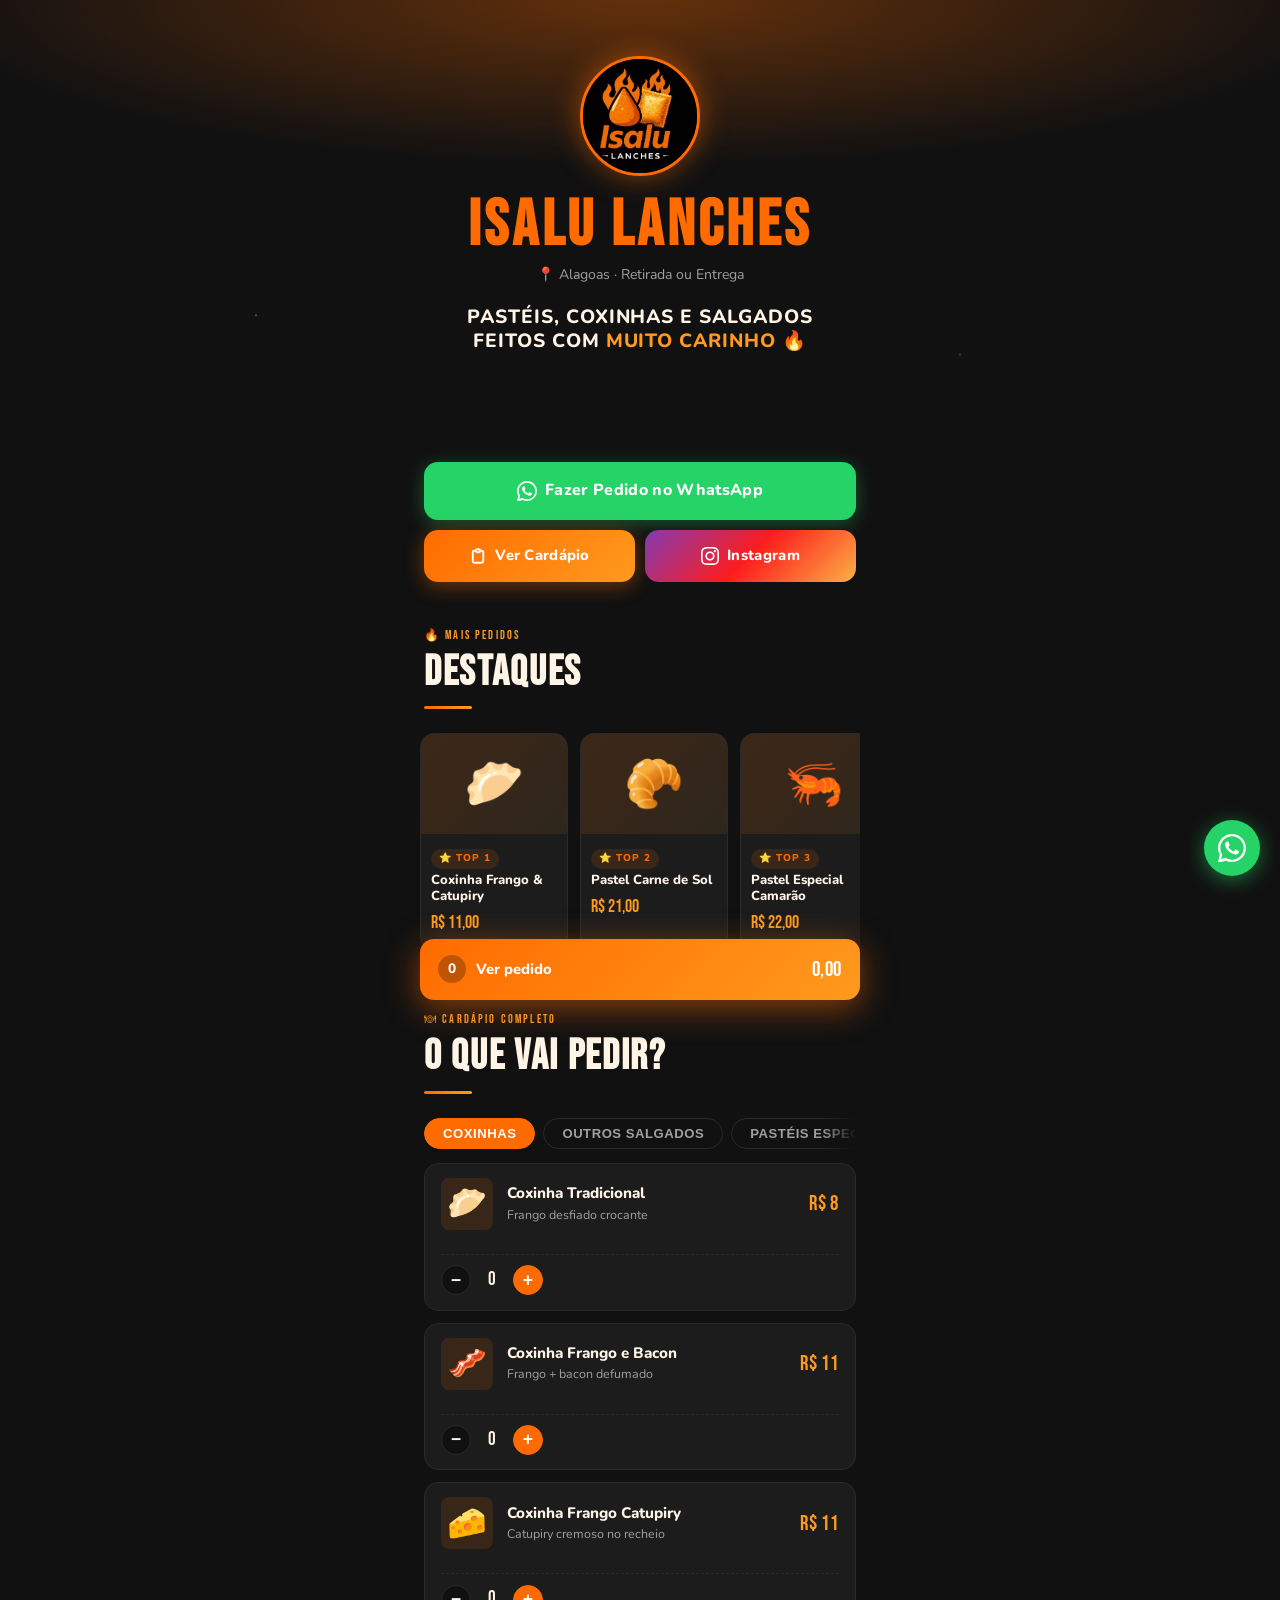
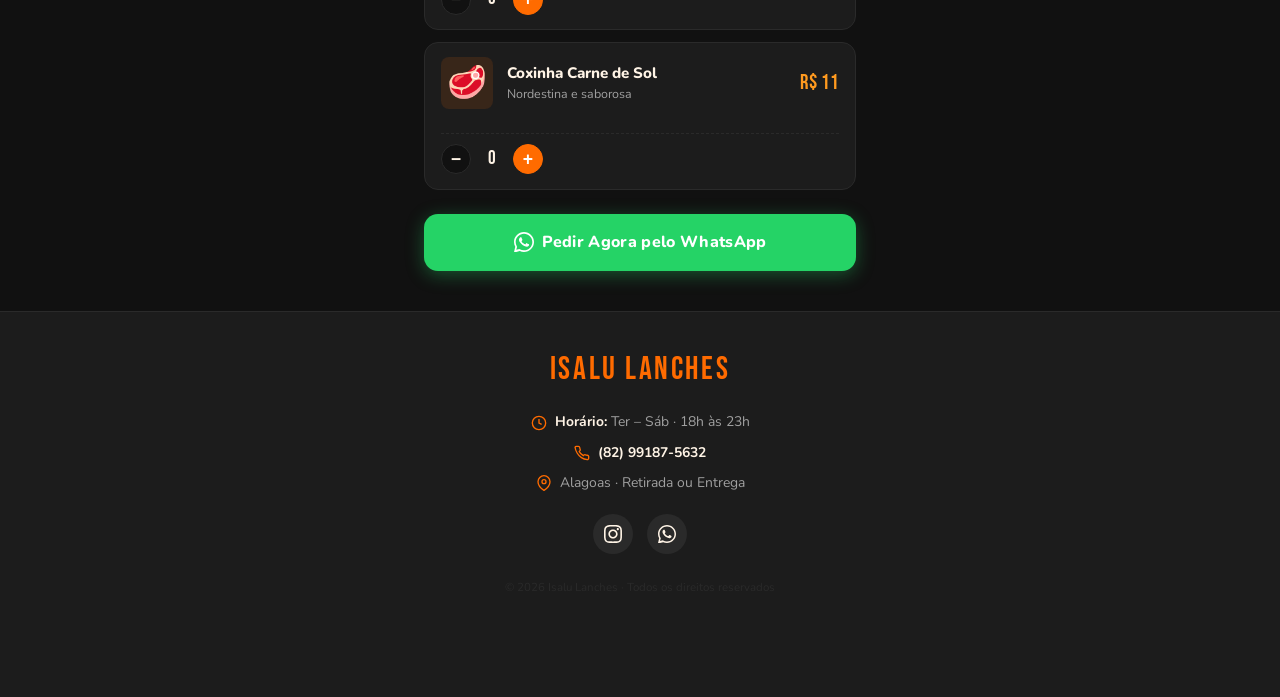
==== index.html @ 37dfa8cf "corrige estrutura do projeto" ====
<!DOCTYPE html>
<html lang="pt-BR">
<head>
  <meta charset="UTF-8" />
  <meta name="viewport" content="width=device-width, initial-scale=1.0" />
  <title>Isalu Lanches – Crocante por Fora, Irresistível por Dentro!</title>
  <meta name="description" content="Pastéis, coxinhas e salgados artesanais. Retirada ou entrega. Peça pelo WhatsApp!" />

  <!-- Google Fonts -->
  <link rel="preconnect" href="https://fonts.googleapis.com" />
  <link rel="preconnect" href="https://fonts.gstatic.com" crossorigin />
  <link href="https://fonts.googleapis.com/css2?family=Bebas+Neue&family=Nunito:wght@400;600;700;800&display=swap" rel="stylesheet" />

  <!-- CSS externo -->
  <link rel="stylesheet" href="style.css" />
</head>
<body>

  <!-- ============================================================
       HERO
  ============================================================ -->
  <header class="hero">
    <div class="container">

      <!-- Troque "35368.jpg" pelo nome real da sua foto de perfil -->
      <img
        class="hero-logo"
        src="fotos/isalulanches.jpeg"
        alt="Logo Isalu Lanches"
        onerror="this.style.display='none'"
      />

      <h1 class="hero-name">Isalu Lanches</h1>
      <p class="hero-sub">📍 Alagoas · Retirada ou Entrega</p>
      <p class="hero-tagline">
        Pastéis, coxinhas e salgados<br>
        feitos com <em>muito carinho</em> 🔥
      </p>

    </div>
  </header>

  <!-- ============================================================
       BOTÕES CTA
  ============================================================ -->
  <section>
    <div class="container">
      <div class="cta-grid">

        <!-- WhatsApp — ocupa as duas colunas -->
        <a class="btn btn-whatsapp btn-wide"
           href="https://wa.me/5582991875632?text=Ol%C3%A1%21+Vi+o+perfil+da+lanchonete+no+Instagram+e+gostaria+de+fazer+um+pedido."
           target="_blank" rel="noopener">
          <svg width="20" height="20" viewBox="0 0 24 24" fill="currentColor">
            <path d="M17.472 14.382c-.297-.149-1.758-.867-2.03-.967-.273-.099-.471-.148-.67.15-.197.297-.767.966-.94 1.164-.173.199-.347.223-.644.075-.297-.15-1.255-.463-2.39-1.475-.883-.788-1.48-1.761-1.653-2.059-.173-.297-.018-.458.13-.606.134-.133.298-.347.446-.52.149-.174.198-.298.298-.497.099-.198.05-.371-.025-.52-.075-.149-.669-1.612-.916-2.207-.242-.579-.487-.5-.669-.51-.173-.008-.371-.01-.57-.01-.198 0-.52.074-.792.372-.272.297-1.04 1.016-1.04 2.479 0 1.462 1.065 2.875 1.213 3.074.149.198 2.096 3.2 5.077 4.487.709.306 1.262.489 1.694.625.712.227 1.36.195 1.871.118.571-.085 1.758-.719 2.006-1.413.248-.694.248-1.289.173-1.413-.074-.124-.272-.198-.57-.347z"/>
            <path d="M12 0C5.373 0 0 5.373 0 12c0 2.117.554 4.104 1.523 5.83L.057 23.927a.5.5 0 0 0 .614.617l6.266-1.643A11.942 11.942 0 0 0 12 24c6.627 0 12-5.373 12-12S18.627 0 12 0zm0 22c-1.86 0-3.607-.5-5.112-1.373l-.366-.214-3.793.994.995-3.71-.233-.381A9.945 9.945 0 0 1 2 12C2 6.477 6.477 2 12 2s10 4.477 10 10-4.477 10-10 10z"/>
          </svg>
          Fazer Pedido no WhatsApp
        </a>

        <!-- Ver Cardápio -->
        <a class="btn btn-primary" href="#cardapio">
          <svg width="18" height="18" viewBox="0 0 24 24" fill="none" stroke="currentColor" stroke-width="2.5">
            <path d="M9 5H7a2 2 0 0 0-2 2v12a2 2 0 0 0 2 2h10a2 2 0 0 0 2-2V7a2 2 0 0 0-2-2h-2M9 5a2 2 0 0 0 2 2h2a2 2 0 0 0 2-2M9 5a2 2 0 0 1 2-2h2a2 2 0 0 1 2 2"/>
          </svg>
          Ver Cardápio
        </a>

        <!-- Instagram -->
        <a class="btn btn-insta" href="https://instagram.com/isalulanches" target="_blank" rel="noopener">
          <svg width="18" height="18" viewBox="0 0 24 24" fill="currentColor">
            <path d="M12 2.163c3.204 0 3.584.012 4.85.07 3.252.148 4.771 1.691 4.919 4.919.058 1.265.069 1.645.069 4.849 0 3.205-.012 3.584-.069 4.849-.149 3.225-1.664 4.771-4.919 4.919-1.266.058-1.644.07-4.85.07-3.204 0-3.584-.012-4.849-.07-3.26-.149-4.771-1.699-4.919-4.92-.058-1.265-.07-1.644-.07-4.849 0-3.204.013-3.583.07-4.849.149-3.227 1.664-4.771 4.919-4.919 1.266-.057 1.645-.069 4.849-.069zm0-2.163c-3.259 0-3.667.014-4.947.072-4.358.2-6.78 2.618-6.98 6.98-.059 1.281-.073 1.689-.073 4.948 0 3.259.014 3.668.072 4.948.2 4.358 2.618 6.78 6.98 6.98 1.281.058 1.689.072 4.948.072 3.259 0 3.668-.014 4.948-.072 4.354-.2 6.782-2.618 6.979-6.98.059-1.28.073-1.689.073-4.948 0-3.259-.014-3.667-.072-4.947-.196-4.354-2.617-6.78-6.979-6.98-1.281-.059-1.69-.073-4.949-.073zm0 5.838c-3.403 0-6.162 2.759-6.162 6.162s2.759 6.163 6.162 6.163 6.162-2.759 6.162-6.163c0-3.403-2.759-6.162-6.162-6.162zm0 10.162c-2.209 0-4-1.79-4-4 0-2.209 1.791-4 4-4s4 1.791 4 4c0 2.21-1.791 4-4 4zm6.406-11.845c-.796 0-1.441.645-1.441 1.44s.645 1.44 1.441 1.44c.795 0 1.439-.645 1.439-1.44s-.644-1.44-1.439-1.44z"/>
          </svg>
          Instagram
        </a>

      </div>
    </div>
  </section>

  <!-- ============================================================
       DESTAQUES
  ============================================================ -->
  <section class="highlights-section" id="destaques">
    <div class="container">
      <div class="section-header">
        <span class="section-label">🔥 Mais Pedidos</span>
        <h2 class="section-title">Destaques</h2>
        <div class="divider"></div>
      </div>
    </div>

    <div style="padding: 0 20px; max-width: 480px; margin: 0 auto;">
      <div class="highlights-scroll">

        <div class="highlight-card">
          <div class="highlight-card-img">🥟</div>
          <div class="highlight-card-body">
            <span class="highlight-card-badge">⭐ Top 1</span>
            <p class="highlight-card-name">Coxinha Frango & Catupiry</p>
            <p class="highlight-card-price">R$ 11,00</p>
          </div>
        </div>

        <div class="highlight-card">
          <div class="highlight-card-img">🥐</div>
          <div class="highlight-card-body">
            <span class="highlight-card-badge">⭐ Top 2</span>
            <p class="highlight-card-name">Pastel Carne de Sol</p>
            <p class="highlight-card-price">R$ 21,00</p>
          </div>
        </div>

        <div class="highlight-card">
          <div class="highlight-card-img">🦐</div>
          <div class="highlight-card-body">
            <span class="highlight-card-badge">⭐ Top 3</span>
            <p class="highlight-card-name">Pastel Especial Camarão</p>
            <p class="highlight-card-price">R$ 22,00</p>
          </div>
        </div>

        <div class="highlight-card">
          <div class="highlight-card-img">🤤</div>
          <div class="highlight-card-body">
            <span class="highlight-card-badge">🆕 Novo</span>
            <p class="highlight-card-name">Pastel X Tudo</p>
            <p class="highlight-card-price">R$ 32,00</p>
          </div>
        </div>

      </div>
    </div>
  </section>

  <!-- ============================================================
       CARDÁPIO
  ============================================================ -->
  <section class="menu-section" id="cardapio">
    <div class="container">

      <div class="section-header">
        <span class="section-label">🍽 Cardápio Completo</span>
        <h2 class="section-title">O que vai pedir?</h2>
        <div class="divider"></div>
      </div>

      <!-- Abas de categoria -->
      <nav class="category-tabs">
        <button class="tab active" data-tab="coxinhas">Coxinhas</button>
        <button class="tab" data-tab="outros-salgados">Outros Salgados</button>
        <button class="tab" data-tab="especiais">Pastéis Especiais</button>
        <button class="tab" data-tab="tradicionais">Pastéis Trad.</button>
        <button class="tab" data-tab="adicionais">Adicionais</button>
        <button class="tab" data-tab="bebidas">Bebidas</button>
      </nav>

      <!-- COXINHAS -->
      <div class="menu-category visible" id="tab-coxinhas">

        <div class="menu-card" data-name="Coxinha Tradicional" data-price="8.00">
          <div class="menu-card-emoji">🥟</div>
          <div class="menu-card-info">
            <p class="menu-card-name">Coxinha Tradicional</p>
            <p class="menu-card-desc">Frango desfiado crocante</p>
          </div>
          <p class="menu-card-price">R$ 8</p>
        </div>

        <div class="menu-card" data-name="Coxinha Frango e Bacon" data-price="11.00">
          <div class="menu-card-emoji">🥓</div>
          <div class="menu-card-info">
            <p class="menu-card-name">Coxinha Frango e Bacon</p>
            <p class="menu-card-desc">Frango + bacon defumado</p>
          </div>
          <p class="menu-card-price">R$ 11</p>
        </div>

        <div class="menu-card" data-name="Coxinha Frango Catupiry" data-price="11.00">
          <div class="menu-card-emoji">🧀</div>
          <div class="menu-card-info">
            <p class="menu-card-name">Coxinha Frango Catupiry</p>
            <p class="menu-card-desc">Catupiry cremoso no recheio</p>
          </div>
          <p class="menu-card-price">R$ 11</p>
        </div>

        <div class="menu-card" data-name="Coxinha Carne de Sol" data-price="11.00">
          <div class="menu-card-emoji">🥩</div>
          <div class="menu-card-info">
            <p class="menu-card-name">Coxinha Carne de Sol</p>
            <p class="menu-card-desc">Nordestina e saborosa</p>
          </div>
          <p class="menu-card-price">R$ 11</p>
        </div>

      </div><!-- /coxinhas -->

      <!-- OUTROS SALGADOS -->
      <div class="menu-category" id="tab-outros-salgados">

        <div class="menu-card" data-name="Enroladinho" data-price="6.00">
          <div class="menu-card-emoji">🌭</div>
          <div class="menu-card-info">
            <p class="menu-card-name">Enroladinho</p>
            <p class="menu-card-desc">Massa folhada com salsicha</p>
          </div>
          <p class="menu-card-price">R$ 6</p>
        </div>

        <div class="menu-card" data-name="Boliviano" data-price="8.00">
          <div class="menu-card-emoji">🫓</div>
          <div class="menu-card-info">
            <p class="menu-card-name">Boliviano</p>
            <p class="menu-card-desc">Massa crocante recheada</p>
          </div>
          <p class="menu-card-price">R$ 8</p>
        </div>

      </div><!-- /outros-salgados -->

      <!-- PASTÉIS ESPECIAIS -->
      <div class="menu-category" id="tab-especiais">

        <div class="menu-card" data-name="Pastel Especial Camarão" data-price="22.00">
          <div class="menu-card-emoji">🦐</div>
          <div class="menu-card-info">
            <p class="menu-card-name">Pastel Especial Camarão</p>
            <p class="menu-card-desc">Coalho, mussarela ou catupiry original</p>
          </div>
          <p class="menu-card-price">R$ 22</p>
        </div>

        <div class="menu-card" data-name="Pastel Especial Carne de Sol" data-price="21.00">
          <div class="menu-card-emoji">🥩</div>
          <div class="menu-card-info">
            <p class="menu-card-name">Pastel Especial Carne de Sol</p>
            <p class="menu-card-desc">Mussarela, coalho ou catupiry original</p>
          </div>
          <p class="menu-card-price">R$ 21</p>
        </div>

        <div class="menu-card" data-name="Pastel Especial Pizza" data-price="14.00">
          <div class="menu-card-emoji">🍕</div>
          <div class="menu-card-info">
            <p class="menu-card-name">Pastel Especial Pizza</p>
            <p class="menu-card-desc">Sabor pizza na massa crocante</p>
          </div>
          <p class="menu-card-price">R$ 14</p>
        </div>

        <div class="menu-card" data-name="Pastel Especial de Coalho" data-price="12.00">
          <div class="menu-card-emoji">🧀</div>
          <div class="menu-card-info">
            <p class="menu-card-name">Pastel Especial de Coalho</p>
            <p class="menu-card-desc">Queijo coalho derretido</p>
          </div>
          <p class="menu-card-price">R$ 12</p>
        </div>

        <div class="menu-card" data-name="Pastel Especial 3 Queijos" data-price="14.00">
          <div class="menu-card-emoji">🫕</div>
          <div class="menu-card-info">
            <p class="menu-card-name">Pastel Especial 3 Queijos</p>
            <p class="menu-card-desc">Trio de queijos irresistível</p>
          </div>
          <p class="menu-card-price">R$ 14</p>
        </div>

        <div class="menu-card" data-name="Pastel X Tudo" data-price="32.00">
          <div class="menu-card-emoji">🤤</div>
          <div class="menu-card-info">
            <p class="menu-card-name">Pastel X Tudo <span style="color:var(--fire); font-weight:900;">NOVO!</span></p>
            <p class="menu-card-desc">Acompanha todos os sabores tradicionais (2 massas)</p>
          </div>
          <p class="menu-card-price">R$ 32</p>
        </div>

      </div><!-- /especiais -->

      <!-- PASTÉIS TRADICIONAIS -->
      <div class="menu-category" id="tab-tradicionais">

        <div class="menu-card" data-name="Pastel Tradicional até 2 Sabores" data-price="12.00">
          <div class="menu-card-emoji">🥟</div>
          <div class="menu-card-info">
            <p class="menu-card-name">Pastel Tradicional até 2 Sabores</p>
            <p class="menu-card-desc">Frango, Queijo, Presunto, Carne moída, Calabresa, Bacon ou Salsicha</p>
          </div>
          <p class="menu-card-price">R$ 12</p>
        </div>

        <div class="menu-card" data-name="Pastel Tradicional 3 Sabores" data-price="14.00">
          <div class="menu-card-emoji">🎉</div>
          <div class="menu-card-info">
            <p class="menu-card-name">Pastel Tradicional 3 Sabores</p>
            <p class="menu-card-desc">Monte do seu jeito com 3 sabores</p>
          </div>
          <p class="menu-card-price">R$ 14</p>
        </div>

      </div><!-- /tradicionais -->

      <!-- ADICIONAIS -->
      <div class="menu-category" id="tab-adicionais">

        <p class="extras-title">Adicionais disponíveis</p>
        <div class="extras-grid">
          <span class="extra-pill">Azeitona <span>R$ 2,00</span></span>
          <span class="extra-pill">Milho <span>R$ 2,00</span></span>
          <span class="extra-pill">Catupiry Original <span>R$ 3,00</span></span>
          <span class="extra-pill">Cream Cheese <span>R$ 3,00</span></span>
          <span class="extra-pill">Batata Palha <span>R$ 2,00</span></span>
          <span class="extra-pill">Coalho <span>R$ 3,00</span></span>
        </div>

        <div class="menu-card" style="margin-top:16px">
          <div class="menu-card-emoji">📝</div>
          <div class="menu-card-info">
            <p class="menu-card-name">Sabores Tradicionais</p>
            <p class="menu-card-desc">Frango · Queijo · Presunto · Carne moída · Calabresa · Bacon · Salsicha</p>
          </div>
        </div>

      </div><!-- /adicionais -->

      <!-- BEBIDAS -->
      <div class="menu-category" id="tab-bebidas">

        <div class="menu-card" data-name="Coca-Cola 1 Litro" data-price="10.00">
          <div class="menu-card-emoji">🥤</div>
          <div class="menu-card-info">
            <p class="menu-card-name">Coca-Cola 1 Litro</p>
            <p class="menu-card-desc">Sabor original, geladinha</p>
          </div>
          <p class="menu-card-price">R$ 10</p>
        </div>

        <div class="menu-card" data-name="Guaraná Antarctica 1 Litro" data-price="8.50">
          <div class="menu-card-emoji">🍏</div>
          <div class="menu-card-info">
            <p class="menu-card-name">Guaraná Antarctica 1 Litro</p>
            <p class="menu-card-desc">Refrescante, gelado na hora</p>
          </div>
          <p class="menu-card-price">R$ 8,50</p>
        </div>

      </div><!-- /bebidas -->

      <!-- Botão pedir no final do cardápio -->
      <a class="btn btn-whatsapp"
         href="https://wa.me/5582991875632?text=Ol%C3%A1%21+Vi+o+card%C3%A1pio+da+Isalu+Lanches+e+gostaria+de+fazer+um+pedido."
         target="_blank" rel="noopener"
         style="margin-top:24px; display:flex;">
        <svg width="20" height="20" viewBox="0 0 24 24" fill="currentColor">
          <path d="M17.472 14.382c-.297-.149-1.758-.867-2.03-.967-.273-.099-.471-.148-.67.15-.197.297-.767.966-.94 1.164-.173.199-.347.223-.644.075-.297-.15-1.255-.463-2.39-1.475-.883-.788-1.48-1.761-1.653-2.059-.173-.297-.018-.458.13-.606.134-.133.298-.347.446-.52.149-.174.198-.298.298-.497.099-.198.05-.371-.025-.52-.075-.149-.669-1.612-.916-2.207-.242-.579-.487-.5-.669-.51-.173-.008-.371-.01-.57-.01-.198 0-.52.074-.792.372-.272.297-1.04 1.016-1.04 2.479 0 1.462 1.065 2.875 1.213 3.074.149.198 2.096 3.2 5.077 4.487.709.306 1.262.489 1.694.625.712.227 1.36.195 1.871.118.571-.085 1.758-.719 2.006-1.413.248-.694.248-1.289.173-1.413-.074-.124-.272-.198-.57-.347z"/>
          <path d="M12 0C5.373 0 0 5.373 0 12c0 2.117.554 4.104 1.523 5.83L.057 23.927a.5.5 0 0 0 .614.617l6.266-1.643A11.942 11.942 0 0 0 12 24c6.627 0 12-5.373 12-12S18.627 0 12 0zm0 22c-1.86 0-3.607-.5-5.112-1.373l-.366-.214-3.793.994.995-3.71-.233-.381A9.945 9.945 0 0 1 2 12C2 6.477 6.477 2 12 2s10 4.477 10 10-4.477 10-10 10z"/>
        </svg>
        Pedir Agora pelo WhatsApp
      </a>

    </div>
  </section>

  <!-- ============================================================
       RODAPÉ
  ============================================================ -->
  <footer>
    <div class="container">

      <p class="footer-logo">Isalu Lanches</p>

      <div class="footer-info">
        <div class="footer-row">
          <svg width="16" height="16" viewBox="0 0 24 24" fill="none" stroke="currentColor" stroke-width="2">
            <circle cx="12" cy="12" r="10"/><path d="M12 6v6l4 2"/>
          </svg>
          <span><strong>Horário:</strong> Ter – Sáb · 18h às 23h</span>
        </div>
        <div class="footer-row">
          <svg width="16" height="16" viewBox="0 0 24 24" fill="none" stroke="currentColor" stroke-width="2">
            <path d="M22 16.92v3a2 2 0 0 1-2.18 2 19.79 19.79 0 0 1-8.63-3.07A19.5 19.5 0 0 1 4.69 12 19.79 19.79 0 0 1 1.6 3.38 2 2 0 0 1 3.56 2h3a2 2 0 0 1 2 1.72c.127.96.361 1.903.7 2.81a2 2 0 0 1-.45 2.11L7.91 9.91a16 16 0 0 0 6.09 6.09l.91-.9a2 2 0 0 1 2.11-.45c.907.339 1.85.573 2.81.7A2 2 0 0 1 22 16.92z"/>
          </svg>
          <span><strong>(82) 99187-5632</strong></span>
        </div>
        <div class="footer-row">
          <svg width="16" height="16" viewBox="0 0 24 24" fill="none" stroke="currentColor" stroke-width="2">
            <path d="M21 10c0 7-9 13-9 13s-9-6-9-13a9 9 0 0 1 18 0z"/><circle cx="12" cy="10" r="3"/>
          </svg>
          <span>Alagoas · Retirada ou Entrega</span>
        </div>
      </div>

      <div class="social-icons">
        <a class="social-icon" href="https://instagram.com/isalulanches" target="_blank" rel="noopener" aria-label="Instagram">
          <svg width="18" height="18" viewBox="0 0 24 24" fill="currentColor">
            <path d="M12 2.163c3.204 0 3.584.012 4.85.07 3.252.148 4.771 1.691 4.919 4.919.058 1.265.069 1.645.069 4.849 0 3.205-.012 3.584-.069 4.849-.149 3.225-1.664 4.771-4.919 4.919-1.266.058-1.644.07-4.85.07-3.204 0-3.584-.012-4.849-.07-3.26-.149-4.771-1.699-4.919-4.92-.058-1.265-.07-1.644-.07-4.849 0-3.204.013-3.583.07-4.849.149-3.227 1.664-4.771 4.919-4.919 1.266-.057 1.645-.069 4.849-.069zm0-2.163c-3.259 0-3.667.014-4.947.072-4.358.2-6.78 2.618-6.98 6.98-.059 1.281-.073 1.689-.073 4.948 0 3.259.014 3.668.072 4.948.2 4.358 2.618 6.78 6.98 6.98 1.281.058 1.689.072 4.948.072 3.259 0 3.668-.014 4.948-.072 4.354-.2 6.782-2.618 6.979-6.98.059-1.28.073-1.689.073-4.948 0-3.259-.014-3.667-.072-4.947-.196-4.354-2.617-6.78-6.979-6.98-1.281-.059-1.69-.073-4.949-.073zm0 5.838c-3.403 0-6.162 2.759-6.162 6.162s2.759 6.163 6.162 6.163 6.162-2.759 6.162-6.163c0-3.403-2.759-6.162-6.162-6.162zm0 10.162c-2.209 0-4-1.79-4-4 0-2.209 1.791-4 4-4s4 1.791 4 4c0 2.21-1.791 4-4 4zm6.406-11.845c-.796 0-1.441.645-1.441 1.44s.645 1.44 1.441 1.44c.795 0 1.439-.645 1.439-1.44s-.644-1.44-1.439-1.44z"/>
          </svg>
        </a>
        <a class="social-icon" href="https://wa.me/5582991875632" target="_blank" rel="noopener" aria-label="WhatsApp">
          <svg width="18" height="18" viewBox="0 0 24 24" fill="currentColor">
            <path d="M17.472 14.382c-.297-.149-1.758-.867-2.03-.967-.273-.099-.471-.148-.67.15-.197.297-.767.966-.94 1.164-.173.199-.347.223-.644.075-.297-.15-1.255-.463-2.39-1.475-.883-.788-1.48-1.761-1.653-2.059-.173-.297-.018-.458.13-.606.134-.133.298-.347.446-.52.149-.174.198-.298.298-.497.099-.198.05-.371-.025-.52-.075-.149-.669-1.612-.916-2.207-.242-.579-.487-.5-.669-.51-.173-.008-.371-.01-.57-.01-.198 0-.52.074-.792.372-.272.297-1.04 1.016-1.04 2.479 0 1.462 1.065 2.875 1.213 3.074.149.198 2.096 3.2 5.077 4.487.709.306 1.262.489 1.694.625.712.227 1.36.195 1.871.118.571-.085 1.758-.719 2.006-1.413.248-.694.248-1.289.173-1.413-.074-.124-.272-.198-.57-.347z"/>
            <path d="M12 0C5.373 0 0 5.373 0 12c0 2.117.554 4.104 1.523 5.83L.057 23.927a.5.5 0 0 0 .614.617l6.266-1.643A11.942 11.942 0 0 0 12 24c6.627 0 12-5.373 12-12S18.627 0 12 0zm0 22c-1.86 0-3.607-.5-5.112-1.373l-.366-.214-3.793.994.995-3.71-.233-.381A9.945 9.945 0 0 1 2 12C2 6.477 6.477 2 12 2s10 4.477 10 10-4.477 10-10 10z"/>
          </svg>
        </a>
      </div>

      <p class="footer-copy">© 2026 Isalu Lanches · Todos os direitos reservados</p>

    </div>
  </footer>

  <!-- ============================================================
       BOTÃO FLUTUANTE WHATSAPP (FAB)
  ============================================================ -->
  <a class="fab-whatsapp"
     href="https://wa.me/5582991875632?text=Ol%C3%A1%21+Vi+o+perfil+da+lanchonete+no+Instagram+e+gostaria+de+fazer+um+pedido."
     target="_blank" rel="noopener" aria-label="Abrir WhatsApp">
    <svg width="28" height="28" viewBox="0 0 24 24" fill="white">
      <path d="M17.472 14.382c-.297-.149-1.758-.867-2.03-.967-.273-.099-.471-.148-.67.15-.197.297-.767.966-.94 1.164-.173.199-.347.223-.644.075-.297-.15-1.255-.463-2.39-1.475-.883-.788-1.48-1.761-1.653-2.059-.173-.297-.018-.458.13-.606.134-.133.298-.347.446-.52.149-.174.198-.298.298-.497.099-.198.05-.371-.025-.52-.075-.149-.669-1.612-.916-2.207-.242-.579-.487-.5-.669-.51-.173-.008-.371-.01-.57-.01-.198 0-.52.074-.792.372-.272.297-1.04 1.016-1.04 2.479 0 1.462 1.065 2.875 1.213 3.074.149.198 2.096 3.2 5.077 4.487.709.306 1.262.489 1.694.625.712.227 1.36.195 1.871.118.571-.085 1.758-.719 2.006-1.413.248-.694.248-1.289.173-1.413-.074-.124-.272-.198-.57-.347z"/>
      <path d="M12 0C5.373 0 0 5.373 0 12c0 2.117.554 4.104 1.523 5.83L.057 23.927a.5.5 0 0 0 .614.617l6.266-1.643A11.942 11.942 0 0 0 12 24c6.627 0 12-5.373 12-12S18.627 0 12 0zm0 22c-1.86 0-3.607-.5-5.112-1.373l-.366-.214-3.793.994.995-3.71-.233-.381A9.945 9.945 0 0 1 2 12C2 6.477 6.477 2 12 2s10 4.477 10 10-4.477 10-10 10z"/>
    </svg>
  </a>

  <!-- ============================================================
       BARRA FLUTUANTE DO CARRINHO
       Aparece automaticamente quando há itens selecionados
  ============================================================ -->
  <div class="cart-bar" id="cart-bar">
    <div class="cart-bar-left">
      <span class="cart-bar-badge" id="cart-count">0</span>
      <span class="cart-bar-label">Ver pedido</span>
    </div>
    <span class="cart-bar-total" id="cart-total">0,00</span>
  </div>

  <!-- ============================================================
       MODAL — FINALIZAR PEDIDO
  ============================================================ -->
  <div class="modal-overlay" id="checkout-modal">
    <div class="modal-box">

      <div class="modal-header">
        <h2 class="modal-title">Seu Pedido</h2>
        <button type="button" class="modal-close" id="close-modal" aria-label="Fechar">✕</button>
      </div>

      <!-- Lista de itens escolhidos -->
      <div class="modal-items-list" id="modal-items-list"></div>

      <div class="modal-total-row">
        <span class="modal-total-label">Total</span>
        <span class="modal-total-value">R$ <span id="modal-total">0,00</span></span>
      </div>

      <!-- Formulário do cliente -->
      <form id="checkout-form">

        <div class="form-group">
          <label class="form-label" for="cliente-nome">Seu nome</label>
          <input class="form-input" type="text" id="cliente-nome" placeholder="Como podemos te chamar?" required />
        </div>

        <div class="form-group">
          <label class="form-label">Retirada ou entrega?</label>
          <div class="radio-group">
            <div class="radio-option">
              <input type="radio" name="tipo-entrega" id="tipo-retirada" value="retirada" checked />
              <label for="tipo-retirada">🏠 Retirada</label>
            </div>
            <div class="radio-option">
              <input type="radio" name="tipo-entrega" id="tipo-entrega-radio" value="entrega" />
              <label for="tipo-entrega-radio">🛵 Entrega</label>
            </div>
          </div>
        </div>

        <div class="form-group" id="endereco-group" style="display:none;">
          <label class="form-label" for="cliente-endereco">Endereço de entrega</label>
          <input class="form-input" type="text" id="cliente-endereco" placeholder="Rua, número, bairro" />
        </div>

        <div class="form-group">
          <label class="form-label" for="cliente-obs">Observações (opcional)</label>
          <textarea class="form-textarea" id="cliente-obs" placeholder="Ex: tirar cebola, troco para R$ 50..."></textarea>
        </div>

        <button type="submit" class="btn btn-whatsapp modal-submit-btn">
          <svg width="20" height="20" viewBox="0 0 24 24" fill="currentColor">
            <path d="M17.472 14.382c-.297-.149-1.758-.867-2.03-.967-.273-.099-.471-.148-.67.15-.197.297-.767.966-.94 1.164-.173.199-.347.223-.644.075-.297-.15-1.255-.463-2.39-1.475-.883-.788-1.48-1.761-1.653-2.059-.173-.297-.018-.458.13-.606.134-.133.298-.347.446-.52.149-.174.198-.298.298-.497.099-.198.05-.371-.025-.52-.075-.149-.669-1.612-.916-2.207-.242-.579-.487-.5-.669-.51-.173-.008-.371-.01-.57-.01-.198 0-.52.074-.792.372-.272.297-1.04 1.016-1.04 2.479 0 1.462 1.065 2.875 1.213 3.074.149.198 2.096 3.2 5.077 4.487.709.306 1.262.489 1.694.625.712.227 1.36.195 1.871.118.571-.085 1.758-.719 2.006-1.413.248-.694.248-1.289.173-1.413-.074-.124-.272-.198-.57-.347z"/>
            <path d="M12 0C5.373 0 0 5.373 0 12c0 2.117.554 4.104 1.523 5.83L.057 23.927a.5.5 0 0 0 .614.617l6.266-1.643A11.942 11.942 0 0 0 12 24c6.627 0 12-5.373 12-12S18.627 0 12 0zm0 22c-1.86 0-3.607-.5-5.112-1.373l-.366-.214-3.793.994.995-3.71-.233-.381A9.945 9.945 0 0 1 2 12C2 6.477 6.477 2 12 2s10 4.477 10 10-4.477 10-10 10z"/>
          </svg>
          Enviar Pedido pelo WhatsApp
        </button>

      </form>
    </div>
  </div>

  <!-- ============================================================
       JAVASCRIPT — arquivo externo
  ============================================================ -->
  <script src="main.js"></script>

</body>
</html>
---- style.css ----
/* ============================================================
   ISALU LANCHES — style.css
   Autor: Isalu Lanches
   Descrição: Estilos da página bio/cardápio
============================================================ */

/* ============================================================
   1. TOKENS (variáveis de cor, fonte e borda)
============================================================ */
:root {
  --fire:   #FF6B00;   /* laranja principal */
  --ember:  #FF9A1F;   /* laranja claro / destaque */
  --coal:   #111111;   /* fundo principal */
  --ash:    #1C1C1C;   /* fundo dos cartões */
  --smoke:  #2A2A2A;   /* borda / divisor */
  --cream:  #FFF4E6;   /* texto claro */
  --muted:  #A0A0A0;   /* texto secundário */
  --green:  #25D366;   /* WhatsApp */

  --font-display: 'Bebas Neue', sans-serif;
  --font-body:    'Nunito', sans-serif;

  --radius-sm: 8px;
  --radius-md: 14px;
  --radius-lg: 24px;
}

/* ============================================================
   2. RESET & BASE
============================================================ */
*, *::before, *::after {
  box-sizing: border-box;
  margin: 0;
  padding: 0;
}

html {
  scroll-behavior: smooth;
}

body {
  background: var(--coal);
  color: var(--cream);
  font-family: var(--font-body);
  font-size: 16px;
  line-height: 1.6;
  -webkit-font-smoothing: antialiased;
}

img {
  display: block;
  max-width: 100%;
}

a {
  text-decoration: none;
  color: inherit;
}

section {
  padding-top: 40px;
}

/* ============================================================
   3. UTILITÁRIOS
============================================================ */
.container {
  width: 100%;
  max-width: 480px;
  margin: 0 auto;
  padding: 0 20px;
}

.section-label {
  display: inline-block;
  font-family: var(--font-display);
  font-size: 0.75rem;
  letter-spacing: 0.18em;
  text-transform: uppercase;
  color: var(--ember);
  margin-bottom: 6px;
}

.section-title {
  font-family: var(--font-display);
  font-size: clamp(1.8rem, 7vw, 2.6rem);
  line-height: 1.05;
  letter-spacing: 0.04em;
  color: var(--cream);
}

.section-header {
  margin-bottom: 22px;
}

.divider {
  width: 48px;
  height: 3px;
  background: linear-gradient(90deg, var(--fire), var(--ember));
  border-radius: 99px;
  margin: 12px 0 24px;
}

/* ============================================================
   4. HERO
============================================================ */
.hero {
  position: relative;
  overflow: hidden;
  padding: 56px 0 40px;
  text-align: center;
  background:
    radial-gradient(ellipse 80% 60% at 50% 0%, rgba(255,107,0,.35) 0%, transparent 70%),
    var(--coal);
}

/* partículas de chama animadas */
.hero::before {
  content: '';
  position: absolute;
  inset: 0;
  background-image:
    radial-gradient(circle 2px at 20% 80%, rgba(255,154,31,.6) 0%, transparent 80%),
    radial-gradient(circle 2px at 75% 90%, rgba(255,107,0,.5) 0%, transparent 80%),
    radial-gradient(circle 3px at 45% 70%, rgba(255,200,50,.4) 0%, transparent 80%);
  animation: float 6s ease-in-out infinite alternate;
  pointer-events: none;
}

@keyframes float {
  from { transform: translateY(0);    opacity: .7; }
  to   { transform: translateY(-18px); opacity: 1;  }
}

.hero-logo {
  width: 120px;
  height: 120px;
  border-radius: 50%;
  object-fit: cover;
  border: 3px solid var(--fire);
  box-shadow: 0 0 28px rgba(255,107,0,.5);
  margin: 0 auto 18px;
  position: relative;
  z-index: 1;
}

.hero-name {
  font-family: var(--font-display);
  font-size: clamp(2.8rem, 12vw, 4rem);
  letter-spacing: 0.06em;
  color: var(--fire);
  line-height: 1;
  position: relative;
  z-index: 1;
}

.hero-sub {
  font-size: 0.88rem;
  color: var(--muted);
  margin-top: 6px;
  position: relative;
  z-index: 1;
}

.hero-tagline {
  margin-top: 18px;
  font-size: clamp(1rem, 4.5vw, 1.2rem);
  font-weight: 800;
  text-transform: uppercase;
  letter-spacing: 0.05em;
  color: var(--cream);
  line-height: 1.3;
  position: relative;
  z-index: 1;
}

.hero-tagline em {
  font-style: normal;
  color: var(--ember);
}

/* ============================================================
   5. BOTÕES CTA
============================================================ */
.cta-grid {
  display: grid;
  grid-template-columns: 1fr 1fr;
  gap: 10px;
  padding: 28px 0 32px;
}

.cta-grid .btn-wide {
  grid-column: 1 / -1;
}

.btn {
  display: flex;
  align-items: center;
  justify-content: center;
  gap: 8px;
  padding: 14px 16px;
  border-radius: var(--radius-md);
  font-family: var(--font-body);
  font-weight: 800;
  font-size: 0.92rem;
  letter-spacing: 0.02em;
  cursor: pointer;
  border: none;
  transition: transform .15s, box-shadow .15s, filter .15s;
  white-space: nowrap;
}

.btn:active {
  transform: scale(.96);
}

.btn-primary {
  background: linear-gradient(135deg, var(--fire), var(--ember));
  color: #fff;
  box-shadow: 0 4px 20px rgba(255,107,0,.4);
}

.btn-primary:hover {
  filter: brightness(1.08);
  box-shadow: 0 6px 28px rgba(255,107,0,.55);
}

.btn-whatsapp {
  background: var(--green);
  color: #fff;
  box-shadow: 0 4px 18px rgba(37,211,102,.35);
  font-size: 1rem;
  padding: 16px;
}

.btn-whatsapp:hover {
  filter: brightness(1.07);
}

.btn-outline {
  background: transparent;
  border: 1.5px solid var(--smoke);
  color: var(--cream);
}

.btn-outline:hover {
  border-color: var(--fire);
  color: var(--fire);
}

.btn-insta {
  background: linear-gradient(135deg, #833ab4, #fd1d1d, #fcb045);
  color: #fff;
}

/* ============================================================
   6. DESTAQUES
============================================================ */
.highlights-section {
  padding: 8px 0 40px;
}

.highlights-scroll {
  display: flex;
  gap: 12px;
  overflow-x: auto;
  padding-bottom: 8px;
  scrollbar-width: none;
  -webkit-overflow-scrolling: touch;
}

.highlights-scroll::-webkit-scrollbar {
  display: none;
}

.highlight-card {
  flex-shrink: 0;
  width: 148px;
  background: var(--ash);
  border: 1px solid var(--smoke);
  border-radius: var(--radius-md);
  overflow: hidden;
  transition: transform .15s, box-shadow .15s;
}

.highlight-card:hover {
  transform: translateY(-4px);
  box-shadow: 0 8px 24px rgba(255,107,0,.25);
}

.highlight-card-img {
  width: 100%;
  height: 100px;
  display: flex;
  align-items: center;
  justify-content: center;
  font-size: 3rem;
  background: linear-gradient(135deg, rgba(255,107,0,.15), rgba(255,154,31,.08));
}

.highlight-card-body {
  padding: 10px 10px 12px;
}

.highlight-card-badge {
  display: inline-block;
  font-size: 0.62rem;
  font-weight: 800;
  text-transform: uppercase;
  letter-spacing: 0.1em;
  color: var(--fire);
  background: rgba(255,107,0,.12);
  border-radius: 99px;
  padding: 2px 8px;
  margin-bottom: 4px;
}

.highlight-card-name {
  font-weight: 800;
  font-size: 0.82rem;
  line-height: 1.2;
  color: var(--cream);
}

.highlight-card-price {
  font-family: var(--font-display);
  font-size: 1.1rem;
  color: var(--ember);
  margin-top: 4px;
}

/* ============================================================
   7. CARDÁPIO
============================================================ */
.menu-section {
  padding: 8px 0 40px;
}

/* abas de categoria */
.category-tabs {
  display: flex;
  gap: 8px;
  overflow-x: auto;
  padding-bottom: 14px;
  scrollbar-width: none;
  -webkit-overflow-scrolling: touch;
  position: relative;
  mask-image: linear-gradient(90deg, #000 92%, transparent 100%);
  -webkit-mask-image: linear-gradient(90deg, #000 92%, transparent 100%);
}

.category-tabs::-webkit-scrollbar {
  display: none;
}

.tab {
  flex-shrink: 0;
  padding: 7px 18px;
  border-radius: 99px;
  font-weight: 700;
  font-size: 0.82rem;
  letter-spacing: 0.04em;
  text-transform: uppercase;
  cursor: pointer;
  border: 1.5px solid var(--smoke);
  color: var(--muted);
  background: transparent;
  transition: all .2s;
}

.tab.active,
.tab:hover {
  background: var(--fire);
  border-color: var(--fire);
  color: #fff;
}

/* painéis de categoria */
.menu-category {
  display: none;
}

.menu-category.visible {
  display: flex;
  flex-direction: column;
  gap: 12px;
}

/* cartão de item */
.menu-card {
  background: var(--ash);
  border: 1px solid var(--smoke);
  border-radius: var(--radius-md);
  padding: 14px 16px;
  display: flex;
  align-items: center;
  gap: 14px;
  transition: border-color .2s, transform .15s;
}

.menu-card:hover {
  border-color: var(--fire);
  transform: translateX(3px);
}

.menu-card-emoji {
  font-size: 2rem;
  flex-shrink: 0;
  width: 52px;
  height: 52px;
  display: flex;
  align-items: center;
  justify-content: center;
  background: rgba(255,107,0,.12);
  border-radius: var(--radius-sm);
}

.menu-card-info {
  flex: 1;
}

.menu-card-name {
  font-weight: 800;
  font-size: 0.95rem;
  color: var(--cream);
  line-height: 1.2;
}

.menu-card-name span {
  font-size: 0.68rem;
  letter-spacing: 0.04em;
  margin-left: 4px;
  vertical-align: middle;
}

.menu-card-desc {
  font-size: 0.78rem;
  color: var(--muted);
  margin-top: 3px;
  line-height: 1.4;
}

.menu-card-price {
  font-family: var(--font-display);
  font-size: 1.3rem;
  letter-spacing: 0.04em;
  color: var(--ember);
  flex-shrink: 0;
}

/* adicionais */
.extras-title {
  font-family: var(--font-display);
  font-size: 1rem;
  letter-spacing: 0.1em;
  color: var(--muted);
  text-transform: uppercase;
  margin-top: 8px;
}

.extras-grid {
  display: flex;
  flex-wrap: wrap;
  gap: 8px;
  margin-top: 6px;
}

.extra-pill {
  background: var(--ash);
  border: 1px solid var(--smoke);
  border-radius: 99px;
  padding: 5px 12px;
  font-size: 0.78rem;
  font-weight: 700;
  color: var(--cream);
  display: flex;
  gap: 6px;
}

.extra-pill span {
  color: var(--ember);
}

/* ============================================================
   8. BOTÃO FLUTUANTE WHATSAPP (FAB)
============================================================ */
.fab-whatsapp {
  position: fixed;
  bottom: 24px;
  right: 20px;
  z-index: 99;
  width: 56px;
  height: 56px;
  border-radius: 50%;
  background: var(--green);
  display: flex;
  align-items: center;
  justify-content: center;
  box-shadow: 0 4px 20px rgba(37,211,102,.5);
  transition: transform .2s, box-shadow .2s, bottom .3s ease;
  animation: pulse 2.5s infinite;
}

.fab-whatsapp.lifted {
  bottom: 100px;
}

.fab-whatsapp:hover {
  transform: scale(1.08);
  box-shadow: 0 6px 28px rgba(37,211,102,.65);
}

@keyframes pulse {
  0%, 100% { box-shadow: 0 4px 20px rgba(37,211,102,.5); }
  50%       { box-shadow: 0 4px 32px rgba(37,211,102,.8), 0 0 0 8px rgba(37,211,102,.1); }
}

/* ============================================================
   9. RODAPÉ
============================================================ */
footer {
  background: var(--ash);
  border-top: 1px solid var(--smoke);
  padding: 32px 0 100px;
  text-align: center;
}

.footer-logo {
  font-family: var(--font-display);
  font-size: 2rem;
  color: var(--fire);
  letter-spacing: 0.08em;
}

.footer-info {
  margin-top: 16px;
  display: flex;
  flex-direction: column;
  gap: 8px;
}

.footer-row {
  display: flex;
  align-items: center;
  justify-content: center;
  gap: 8px;
  font-size: 0.87rem;
  color: var(--muted);
}

.footer-row svg {
  color: var(--fire);
  flex-shrink: 0;
}

.footer-row strong {
  color: var(--cream);
}

.social-icons {
  display: flex;
  justify-content: center;
  gap: 14px;
  margin-top: 20px;
}

.social-icon {
  width: 40px;
  height: 40px;
  border-radius: 50%;
  background: var(--smoke);
  display: flex;
  align-items: center;
  justify-content: center;
  transition: background .2s, transform .15s;
}

.social-icon:hover {
  background: var(--fire);
  transform: scale(1.1);
}

.footer-copy {
  margin-top: 24px;
  font-size: 0.72rem;
  color: var(--smoke);
}

/* ============================================================
   10. RESPONSIVO
============================================================ */
@media (min-width: 600px) {
  .container {
    padding: 0 24px;
  }
}

/* respeita preferência por menos animação */
@media (prefers-reduced-motion: reduce) {
  *, *::before, *::after {
    animation: none !important;
    transition: none !important;
  }
}

/* ============================================================
   11. CARRINHO DE PEDIDOS
============================================================ */

/* Controle de quantidade dentro de cada cartão */
.menu-card {
  position: relative;
  flex-wrap: wrap;
}

.menu-card-price {
  margin-left: auto;
}

.qty-control {
  display: flex;
  align-items: center;
  gap: 10px;
  width: 100%;
  margin-top: 10px;
  padding-top: 10px;
  border-top: 1px dashed var(--smoke);
}

.qty-btn {
  width: 30px;
  height: 30px;
  border-radius: 50%;
  border: 1.5px solid var(--smoke);
  background: var(--coal);
  color: var(--cream);
  font-size: 1.1rem;
  font-weight: 800;
  display: flex;
  align-items: center;
  justify-content: center;
  cursor: pointer;
  transition: all .15s;
  flex-shrink: 0;
}

.qty-btn:hover {
  border-color: var(--fire);
  color: var(--fire);
}

.qty-btn:active {
  transform: scale(.9);
}

.qty-plus {
  background: var(--fire);
  border-color: var(--fire);
  color: #fff;
}

.qty-plus:hover {
  filter: brightness(1.1);
}

.qty-value {
  min-width: 22px;
  text-align: center;
  font-family: var(--font-display);
  font-size: 1.2rem;
  color: var(--cream);
}

.menu-card.in-cart {
  border-color: var(--fire);
  background: linear-gradient(135deg, rgba(255,107,0,.08), var(--ash) 40%);
}

/* ============================================================
   12. BARRA FLUTUANTE DO CARRINHO
============================================================ */
.cart-bar {
  position: fixed;
  left: 50%;
  bottom: -100px;
  transform: translateX(-50%);
  width: calc(100% - 40px);
  max-width: 440px;
  background: linear-gradient(135deg, var(--fire), var(--ember));
  border-radius: var(--radius-md);
  padding: 14px 18px;
  display: flex;
  align-items: center;
  justify-content: space-between;
  box-shadow: 0 8px 32px rgba(255,107,0,.5);
  cursor: pointer;
  z-index: 100;
  transition: bottom .3s ease;
}

.cart-bar.visible {
  bottom: 24px;
}

.cart-bar-left {
  display: flex;
  align-items: center;
  gap: 10px;
  color: #fff;
}

.cart-bar-badge {
  background: rgba(0,0,0,.25);
  border-radius: 50%;
  width: 28px;
  height: 28px;
  display: flex;
  align-items: center;
  justify-content: center;
  font-weight: 800;
  font-size: 0.85rem;
}

.cart-bar-label {
  font-weight: 800;
  font-size: 0.92rem;
}

.cart-bar-total {
  color: #fff;
  font-family: var(--font-display);
  font-size: 1.3rem;
  letter-spacing: 0.03em;
}

/* ============================================================
   13. MODAL DE FINALIZAÇÃO
============================================================ */
.modal-overlay {
  position: fixed;
  inset: 0;
  background: rgba(0,0,0,.7);
  backdrop-filter: blur(2px);
  display: flex;
  align-items: flex-end;
  justify-content: center;
  z-index: 200;
  opacity: 0;
  pointer-events: none;
  transition: opacity .25s;
}

.modal-overlay.open {
  opacity: 1;
  pointer-events: auto;
}

.modal-box {
  width: 100%;
  max-width: 480px;
  max-height: 88vh;
  overflow-y: auto;
  background: var(--ash);
  border-radius: var(--radius-lg) var(--radius-lg) 0 0;
  padding: 24px 20px 32px;
  transform: translateY(100%);
  transition: transform .3s ease;
}

.modal-overlay.open .modal-box {
  transform: translateY(0);
}

.modal-header {
  display: flex;
  align-items: center;
  justify-content: space-between;
  margin-bottom: 18px;
}

.modal-title {
  font-family: var(--font-display);
  font-size: 1.6rem;
  letter-spacing: 0.03em;
  color: var(--fire);
}

.modal-close {
  width: 34px;
  height: 34px;
  border-radius: 50%;
  background: var(--smoke);
  border: none;
  color: var(--cream);
  font-size: 1.2rem;
  cursor: pointer;
  display: flex;
  align-items: center;
  justify-content: center;
}

.modal-close:hover {
  background: var(--fire);
}

/* lista de itens no modal */
.modal-items-list {
  display: flex;
  flex-direction: column;
  gap: 8px;
  margin-bottom: 12px;
}

.modal-item-row {
  display: flex;
  align-items: center;
  gap: 10px;
  font-size: 0.88rem;
  padding: 8px 0;
  border-bottom: 1px solid var(--smoke);
}

.modal-item-qty {
  font-family: var(--font-display);
  color: var(--ember);
  font-size: 1.05rem;
  flex-shrink: 0;
}

.modal-item-name {
  flex: 1;
  color: var(--cream);
  font-weight: 600;
}

.modal-item-price {
  color: var(--muted);
  font-weight: 700;
  flex-shrink: 0;
}

.modal-total-row {
  display: flex;
  align-items: center;
  justify-content: space-between;
  padding: 14px 0;
  margin-bottom: 18px;
  border-top: 2px solid var(--smoke);
}

.modal-total-label {
  font-weight: 800;
  font-size: 1rem;
  color: var(--cream);
  text-transform: uppercase;
  letter-spacing: 0.04em;
}

.modal-total-value {
  font-family: var(--font-display);
  font-size: 1.8rem;
  color: var(--fire);
}

/* formulário */
.form-group {
  margin-bottom: 14px;
}

.form-label {
  display: block;
  font-size: 0.82rem;
  font-weight: 700;
  color: var(--muted);
  text-transform: uppercase;
  letter-spacing: 0.04em;
  margin-bottom: 6px;
}

.form-input,
.form-textarea {
  width: 100%;
  background: var(--coal);
  border: 1.5px solid var(--smoke);
  border-radius: var(--radius-sm);
  padding: 12px 14px;
  color: var(--cream);
  font-family: var(--font-body);
  font-size: 0.92rem;
  transition: border-color .2s;
}

.form-input:focus,
.form-textarea:focus {
  outline: none;
  border-color: var(--fire);
}

.form-textarea {
  resize: vertical;
  min-height: 60px;
}

.radio-group {
  display: flex;
  gap: 10px;
}

.radio-option {
  flex: 1;
  position: relative;
}

.radio-option input {
  position: absolute;
  opacity: 0;
  pointer-events: none;
}

.radio-option label {
  display: flex;
  align-items: center;
  justify-content: center;
  gap: 6px;
  padding: 12px;
  border-radius: var(--radius-sm);
  border: 1.5px solid var(--smoke);
  color: var(--muted);
  font-weight: 700;
  font-size: 0.88rem;
  cursor: pointer;
  transition: all .2s;
  text-align: center;
}

.radio-option input:checked + label {
  background: var(--fire);
  border-color: var(--fire);
  color: #fff;
}

.modal-submit-btn {
  width: 100%;
  margin-top: 8px;
}
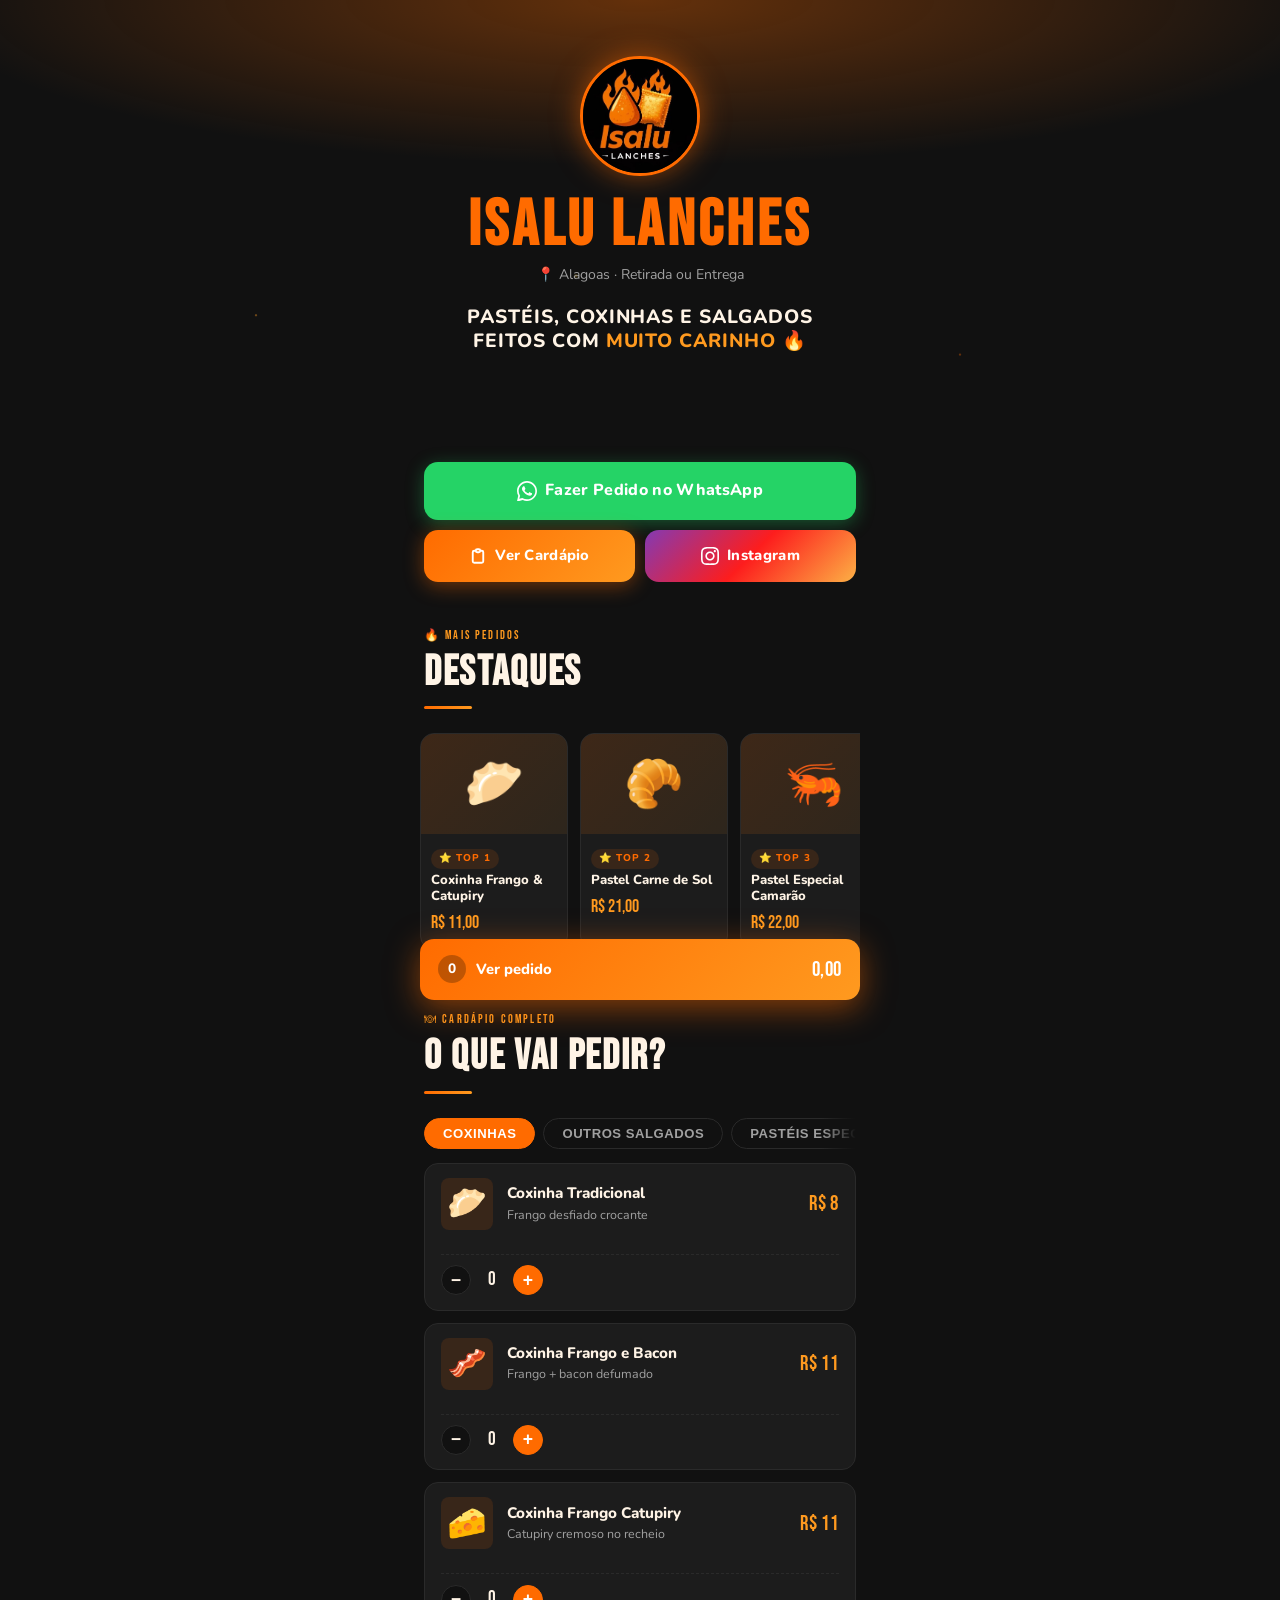
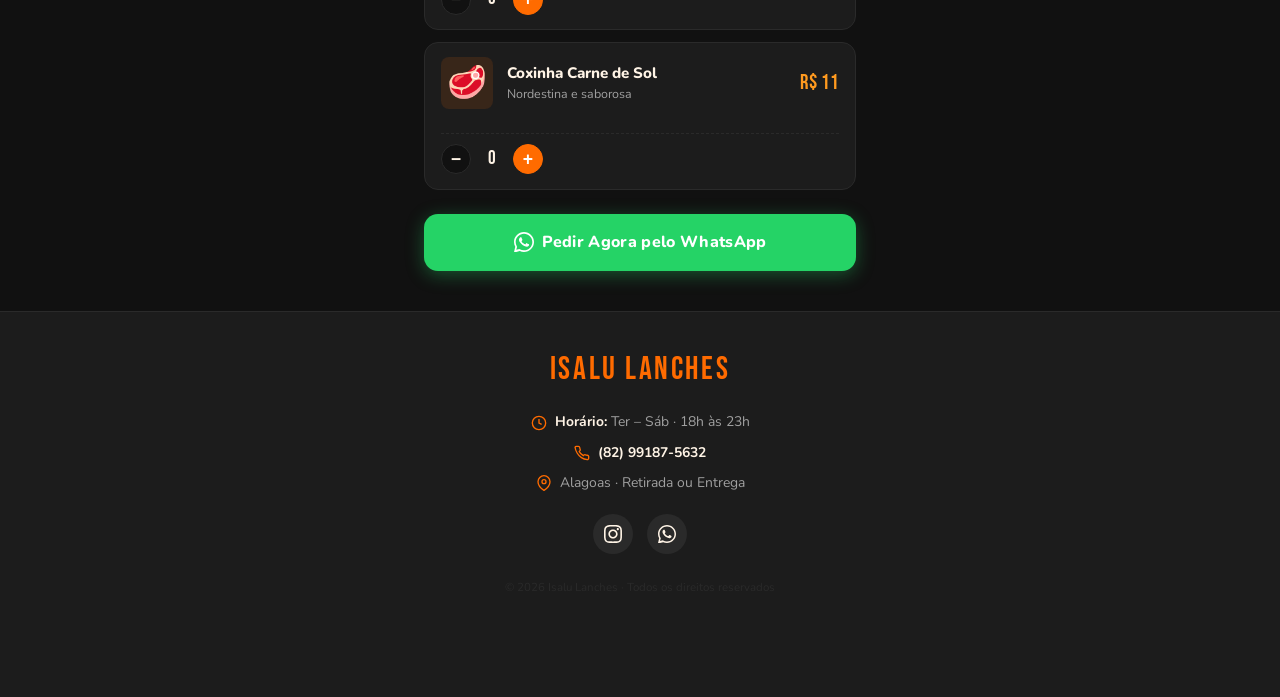
==== commit a844fead: "tirando botão flutuante do whats t" ====
--- a/index.html
+++ b/index.html
@@ -411,18 +411,6 @@
   </footer>
 
   <!-- ============================================================
-       BOTÃO FLUTUANTE WHATSAPP (FAB)
-  ============================================================ -->
-  <a class="fab-whatsapp"
-     href="https://wa.me/5582991875632?text=Ol%C3%A1%21+Vi+o+perfil+da+lanchonete+no+Instagram+e+gostaria+de+fazer+um+pedido."
-     target="_blank" rel="noopener" aria-label="Abrir WhatsApp">
-    <svg width="28" height="28" viewBox="0 0 24 24" fill="white">
-      <path d="M17.472 14.382c-.297-.149-1.758-.867-2.03-.967-.273-.099-.471-.148-.67.15-.197.297-.767.966-.94 1.164-.173.199-.347.223-.644.075-.297-.15-1.255-.463-2.39-1.475-.883-.788-1.48-1.761-1.653-2.059-.173-.297-.018-.458.13-.606.134-.133.298-.347.446-.52.149-.174.198-.298.298-.497.099-.198.05-.371-.025-.52-.075-.149-.669-1.612-.916-2.207-.242-.579-.487-.5-.669-.51-.173-.008-.371-.01-.57-.01-.198 0-.52.074-.792.372-.272.297-1.04 1.016-1.04 2.479 0 1.462 1.065 2.875 1.213 3.074.149.198 2.096 3.2 5.077 4.487.709.306 1.262.489 1.694.625.712.227 1.36.195 1.871.118.571-.085 1.758-.719 2.006-1.413.248-.694.248-1.289.173-1.413-.074-.124-.272-.198-.57-.347z"/>
-      <path d="M12 0C5.373 0 0 5.373 0 12c0 2.117.554 4.104 1.523 5.83L.057 23.927a.5.5 0 0 0 .614.617l6.266-1.643A11.942 11.942 0 0 0 12 24c6.627 0 12-5.373 12-12S18.627 0 12 0zm0 22c-1.86 0-3.607-.5-5.112-1.373l-.366-.214-3.793.994.995-3.71-.233-.381A9.945 9.945 0 0 1 2 12C2 6.477 6.477 2 12 2s10 4.477 10 10-4.477 10-10 10z"/>
-    </svg>
-  </a>
-
-  <!-- ============================================================
        BARRA FLUTUANTE DO CARRINHO
        Aparece automaticamente quando há itens selecionados
   ============================================================ -->
--- a/style.css
+++ b/style.css
@@ -481,34 +481,6 @@
   color: var(--ember);
 }
 
-/* ============================================================
-   8. BOTÃO FLUTUANTE WHATSAPP (FAB)
-============================================================ */
-.fab-whatsapp {
-  position: fixed;
-  bottom: 24px;
-  right: 20px;
-  z-index: 99;
-  width: 56px;
-  height: 56px;
-  border-radius: 50%;
-  background: var(--green);
-  display: flex;
-  align-items: center;
-  justify-content: center;
-  box-shadow: 0 4px 20px rgba(37,211,102,.5);
-  transition: transform .2s, box-shadow .2s, bottom .3s ease;
-  animation: pulse 2.5s infinite;
-}
-
-.fab-whatsapp.lifted {
-  bottom: 100px;
-}
-
-.fab-whatsapp:hover {
-  transform: scale(1.08);
-  box-shadow: 0 6px 28px rgba(37,211,102,.65);
-}
 
 @keyframes pulse {
   0%, 100% { box-shadow: 0 4px 20px rgba(37,211,102,.5); }
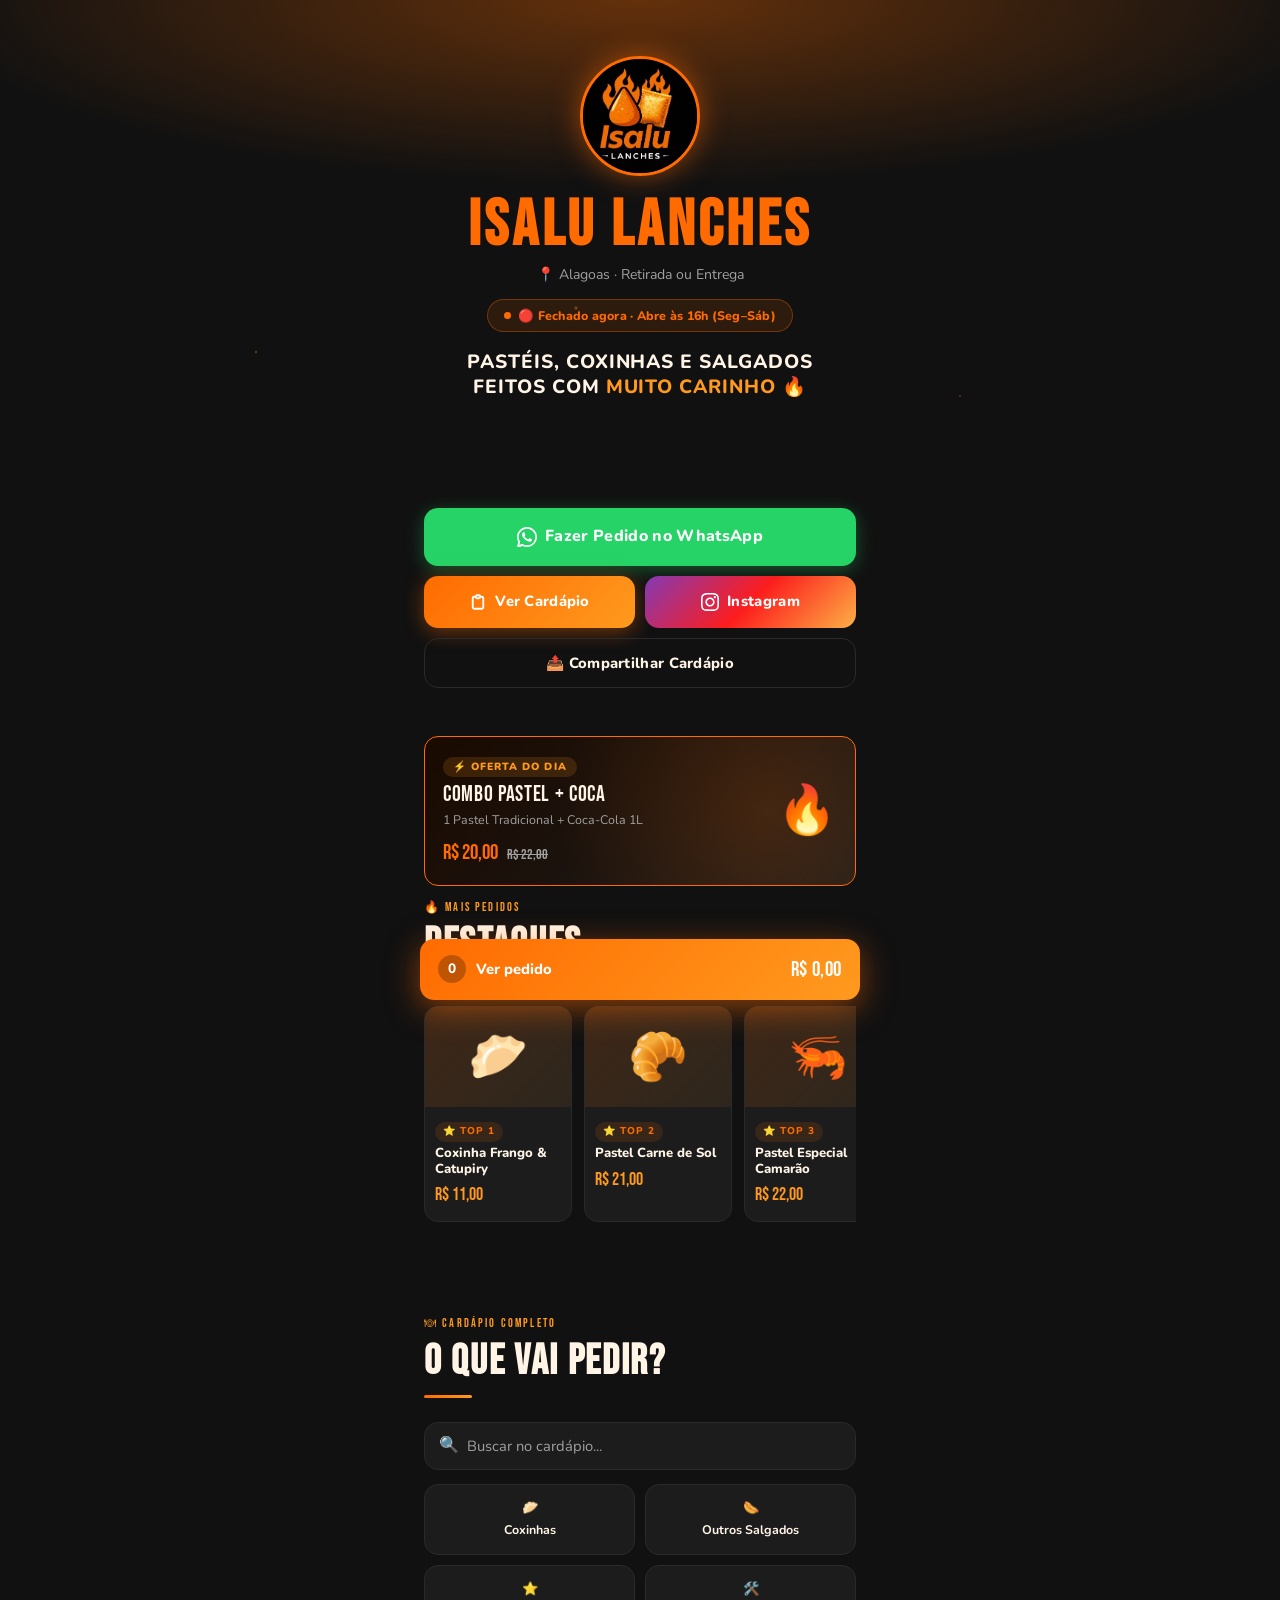
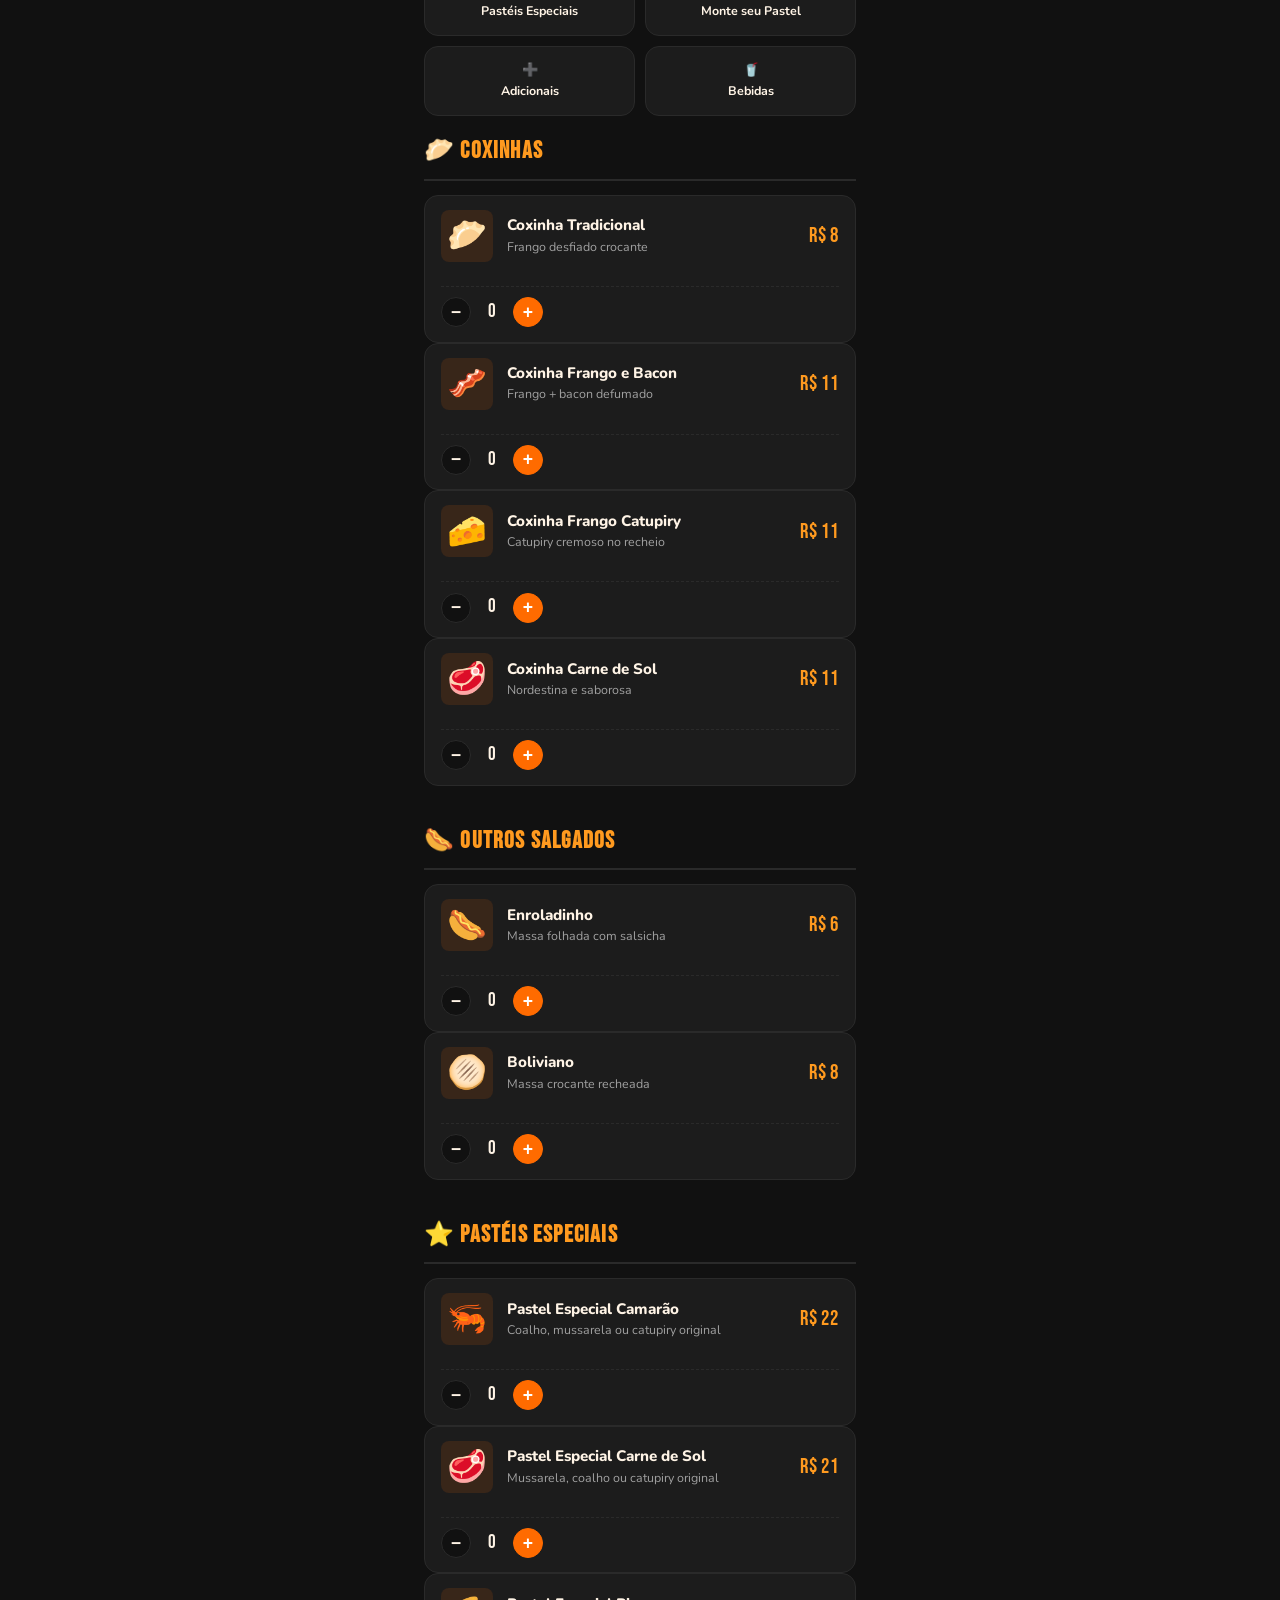
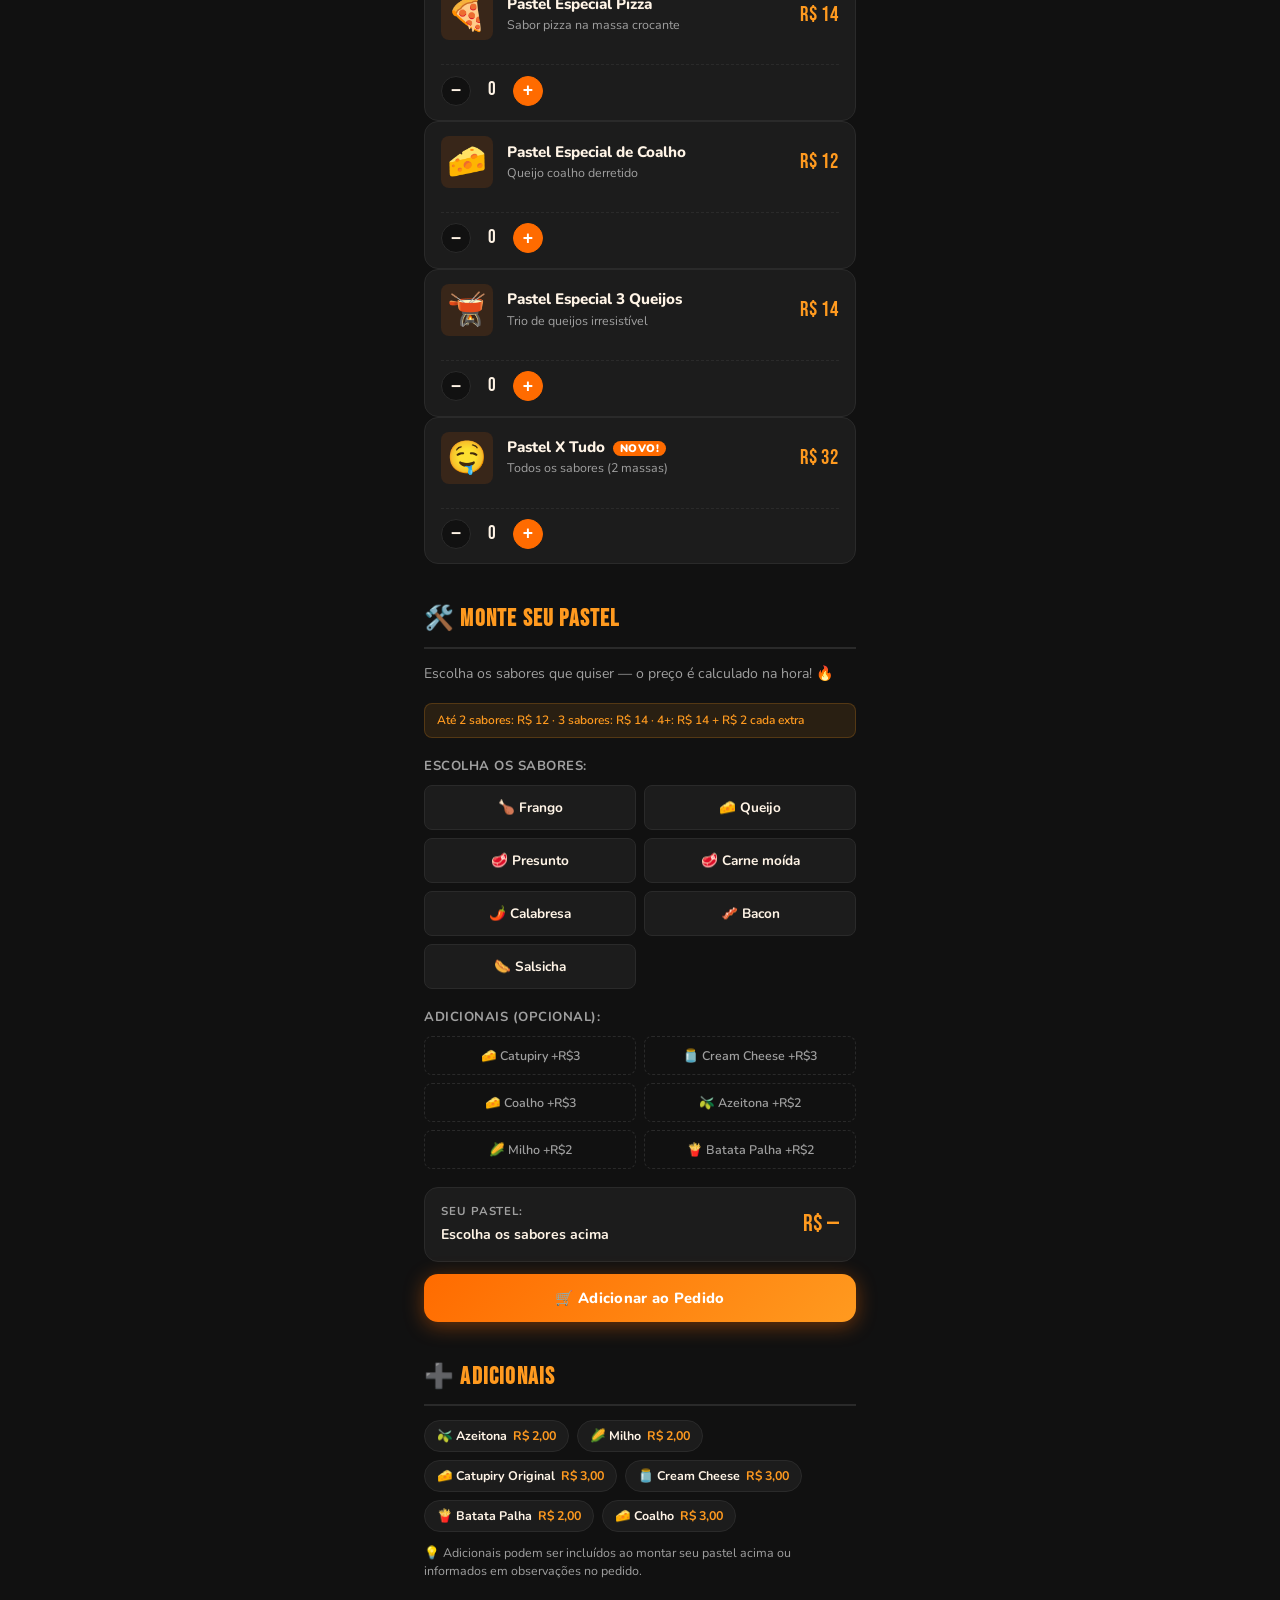
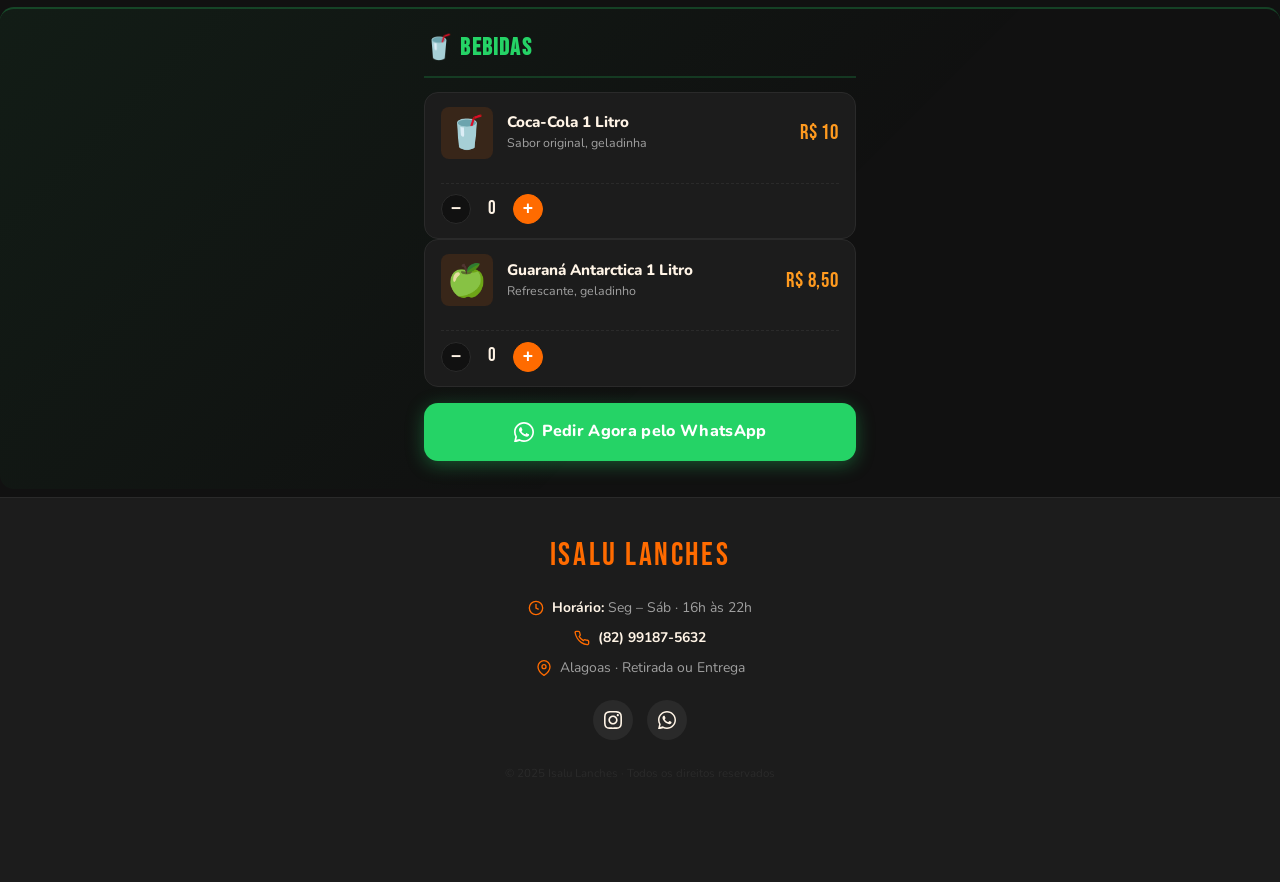
==== commit d563c22b: "atualiazaçôes do cloudde" ====
--- a/index.html
+++ b/index.html
@@ -5,94 +5,76 @@
   <meta name="viewport" content="width=device-width, initial-scale=1.0" />
   <title>Isalu Lanches – Crocante por Fora, Irresistível por Dentro!</title>
   <meta name="description" content="Pastéis, coxinhas e salgados artesanais. Retirada ou entrega. Peça pelo WhatsApp!" />
-
-  <!-- Google Fonts -->
   <link rel="preconnect" href="https://fonts.googleapis.com" />
   <link rel="preconnect" href="https://fonts.gstatic.com" crossorigin />
   <link href="https://fonts.googleapis.com/css2?family=Bebas+Neue&family=Nunito:wght@400;600;700;800&display=swap" rel="stylesheet" />
-
-  <!-- CSS externo -->
   <link rel="stylesheet" href="style.css" />
 </head>
 <body>
 
-  <!-- ============================================================
-       HERO
-  ============================================================ -->
+  <!-- HERO -->
   <header class="hero">
     <div class="container">
-
-      <!-- Troque "35368.jpg" pelo nome real da sua foto de perfil -->
-      <img
-        class="hero-logo"
-        src="fotos/isalulanches.jpeg"
-        alt="Logo Isalu Lanches"
-        onerror="this.style.display='none'"
-      />
-
+      <img class="hero-logo" src="fotos/isalulanches.jpeg" alt="Logo Isalu Lanches" onerror="this.style.display='none'" />
       <h1 class="hero-name">Isalu Lanches</h1>
       <p class="hero-sub">📍 Alagoas · Retirada ou Entrega</p>
-      <p class="hero-tagline">
-        Pastéis, coxinhas e salgados<br>
-        feitos com <em>muito carinho</em> 🔥
-      </p>
-
+
+      <!-- MELHORIA 1: Status ao vivo (aberto/fechado) -->
+      <div id="status-bar" class="status-bar"></div>
+
+      <p class="hero-tagline">Pastéis, coxinhas e salgados<br>feitos com <em>muito carinho</em> 🔥</p>
     </div>
   </header>
 
-  <!-- ============================================================
-       BOTÕES CTA
-  ============================================================ -->
+  <!-- BOTÕES CTA -->
   <section>
     <div class="container">
       <div class="cta-grid">
-
-        <!-- WhatsApp — ocupa as duas colunas -->
         <a class="btn btn-whatsapp btn-wide"
-           href="https://wa.me/5582991875632?text=Ol%C3%A1%21+Vi+o+perfil+da+lanchonete+no+Instagram+e+gostaria+de+fazer+um+pedido."
+           href="https://wa.me/5582991875632?text=Ol%C3%A1%21+Vi+o+perfil+da+Isalu+Lanches+e+gostaria+de+fazer+um+pedido."
            target="_blank" rel="noopener">
-          <svg width="20" height="20" viewBox="0 0 24 24" fill="currentColor">
-            <path d="M17.472 14.382c-.297-.149-1.758-.867-2.03-.967-.273-.099-.471-.148-.67.15-.197.297-.767.966-.94 1.164-.173.199-.347.223-.644.075-.297-.15-1.255-.463-2.39-1.475-.883-.788-1.48-1.761-1.653-2.059-.173-.297-.018-.458.13-.606.134-.133.298-.347.446-.52.149-.174.198-.298.298-.497.099-.198.05-.371-.025-.52-.075-.149-.669-1.612-.916-2.207-.242-.579-.487-.5-.669-.51-.173-.008-.371-.01-.57-.01-.198 0-.52.074-.792.372-.272.297-1.04 1.016-1.04 2.479 0 1.462 1.065 2.875 1.213 3.074.149.198 2.096 3.2 5.077 4.487.709.306 1.262.489 1.694.625.712.227 1.36.195 1.871.118.571-.085 1.758-.719 2.006-1.413.248-.694.248-1.289.173-1.413-.074-.124-.272-.198-.57-.347z"/>
-            <path d="M12 0C5.373 0 0 5.373 0 12c0 2.117.554 4.104 1.523 5.83L.057 23.927a.5.5 0 0 0 .614.617l6.266-1.643A11.942 11.942 0 0 0 12 24c6.627 0 12-5.373 12-12S18.627 0 12 0zm0 22c-1.86 0-3.607-.5-5.112-1.373l-.366-.214-3.793.994.995-3.71-.233-.381A9.945 9.945 0 0 1 2 12C2 6.477 6.477 2 12 2s10 4.477 10 10-4.477 10-10 10z"/>
-          </svg>
+          <svg width="20" height="20" viewBox="0 0 24 24" fill="currentColor"><path d="M17.472 14.382c-.297-.149-1.758-.867-2.03-.967-.273-.099-.471-.148-.67.15-.197.297-.767.966-.94 1.164-.173.199-.347.223-.644.075-.297-.15-1.255-.463-2.39-1.475-.883-.788-1.48-1.761-1.653-2.059-.173-.297-.018-.458.13-.606.134-.133.298-.347.446-.52.149-.174.198-.298.298-.497.099-.198.05-.371-.025-.52-.075-.149-.669-1.612-.916-2.207-.242-.579-.487-.5-.669-.51-.173-.008-.371-.01-.57-.01-.198 0-.52.074-.792.372-.272.297-1.04 1.016-1.04 2.479 0 1.462 1.065 2.875 1.213 3.074.149.198 2.096 3.2 5.077 4.487.709.306 1.262.489 1.694.625.712.227 1.36.195 1.871.118.571-.085 1.758-.719 2.006-1.413.248-.694.248-1.289.173-1.413-.074-.124-.272-.198-.57-.347z"/><path d="M12 0C5.373 0 0 5.373 0 12c0 2.117.554 4.104 1.523 5.83L.057 23.927a.5.5 0 0 0 .614.617l6.266-1.643A11.942 11.942 0 0 0 12 24c6.627 0 12-5.373 12-12S18.627 0 12 0zm0 22c-1.86 0-3.607-.5-5.112-1.373l-.366-.214-3.793.994.995-3.71-.233-.381A9.945 9.945 0 0 1 2 12C2 6.477 6.477 2 12 2s10 4.477 10 10-4.477 10-10 10z"/></svg>
           Fazer Pedido no WhatsApp
         </a>
-
-        <!-- Ver Cardápio -->
         <a class="btn btn-primary" href="#cardapio">
-          <svg width="18" height="18" viewBox="0 0 24 24" fill="none" stroke="currentColor" stroke-width="2.5">
-            <path d="M9 5H7a2 2 0 0 0-2 2v12a2 2 0 0 0 2 2h10a2 2 0 0 0 2-2V7a2 2 0 0 0-2-2h-2M9 5a2 2 0 0 0 2 2h2a2 2 0 0 0 2-2M9 5a2 2 0 0 1 2-2h2a2 2 0 0 1 2 2"/>
-          </svg>
+          <svg width="18" height="18" viewBox="0 0 24 24" fill="none" stroke="currentColor" stroke-width="2.5"><path d="M9 5H7a2 2 0 0 0-2 2v12a2 2 0 0 0 2 2h10a2 2 0 0 0 2-2V7a2 2 0 0 0-2-2h-2M9 5a2 2 0 0 0 2 2h2a2 2 0 0 0 2-2M9 5a2 2 0 0 1 2-2h2a2 2 0 0 1 2 2"/></svg>
           Ver Cardápio
         </a>
-
-        <!-- Instagram -->
         <a class="btn btn-insta" href="https://instagram.com/isalulanches" target="_blank" rel="noopener">
-          <svg width="18" height="18" viewBox="0 0 24 24" fill="currentColor">
-            <path d="M12 2.163c3.204 0 3.584.012 4.85.07 3.252.148 4.771 1.691 4.919 4.919.058 1.265.069 1.645.069 4.849 0 3.205-.012 3.584-.069 4.849-.149 3.225-1.664 4.771-4.919 4.919-1.266.058-1.644.07-4.85.07-3.204 0-3.584-.012-4.849-.07-3.26-.149-4.771-1.699-4.919-4.92-.058-1.265-.07-1.644-.07-4.849 0-3.204.013-3.583.07-4.849.149-3.227 1.664-4.771 4.919-4.919 1.266-.057 1.645-.069 4.849-.069zm0-2.163c-3.259 0-3.667.014-4.947.072-4.358.2-6.78 2.618-6.98 6.98-.059 1.281-.073 1.689-.073 4.948 0 3.259.014 3.668.072 4.948.2 4.358 2.618 6.78 6.98 6.98 1.281.058 1.689.072 4.948.072 3.259 0 3.668-.014 4.948-.072 4.354-.2 6.782-2.618 6.979-6.98.059-1.28.073-1.689.073-4.948 0-3.259-.014-3.667-.072-4.947-.196-4.354-2.617-6.78-6.979-6.98-1.281-.059-1.69-.073-4.949-.073zm0 5.838c-3.403 0-6.162 2.759-6.162 6.162s2.759 6.163 6.162 6.163 6.162-2.759 6.162-6.163c0-3.403-2.759-6.162-6.162-6.162zm0 10.162c-2.209 0-4-1.79-4-4 0-2.209 1.791-4 4-4s4 1.791 4 4c0 2.21-1.791 4-4 4zm6.406-11.845c-.796 0-1.441.645-1.441 1.44s.645 1.44 1.441 1.44c.795 0 1.439-.645 1.439-1.44s-.644-1.44-1.439-1.44z"/>
-          </svg>
+          <svg width="18" height="18" viewBox="0 0 24 24" fill="currentColor"><path d="M12 2.163c3.204 0 3.584.012 4.85.07 3.252.148 4.771 1.691 4.919 4.919.058 1.265.069 1.645.069 4.849 0 3.205-.012 3.584-.069 4.849-.149 3.225-1.664 4.771-4.919 4.919-1.266.058-1.644.07-4.85.07-3.204 0-3.584-.012-4.849-.07-3.26-.149-4.771-1.699-4.919-4.92-.058-1.265-.07-1.644-.07-4.849 0-3.204.013-3.583.07-4.849.149-3.227 1.664-4.771 4.919-4.919 1.266-.057 1.645-.069 4.849-.069zm0-2.163c-3.259 0-3.667.014-4.947.072-4.358.2-6.78 2.618-6.98 6.98-.059 1.281-.073 1.689-.073 4.948 0 3.259.014 3.668.072 4.948.2 4.358 2.618 6.78 6.98 6.98 1.281.058 1.689.072 4.948.072 3.259 0 3.668-.014 4.948-.072 4.354-.2 6.782-2.618 6.979-6.98.059-1.28.073-1.689.073-4.948 0-3.259-.014-3.667-.072-4.947-.196-4.354-2.617-6.78-6.979-6.98-1.281-.059-1.69-.073-4.949-.073zm0 5.838c-3.403 0-6.162 2.759-6.162 6.162s2.759 6.163 6.162 6.163 6.162-2.759 6.162-6.163c0-3.403-2.759-6.162-6.162-6.162zm0 10.162c-2.209 0-4-1.79-4-4 0-2.209 1.791-4 4-4s4 1.791 4 4c0 2.21-1.791 4-4 4zm6.406-11.845c-.796 0-1.441.645-1.441 1.44s.645 1.44 1.441 1.44c.795 0 1.439-.645 1.439-1.44s-.644-1.44-1.439-1.44z"/></svg>
           Instagram
         </a>
 
-      </div>
-    </div>
-  </section>
-
-  <!-- ============================================================
-       DESTAQUES
-  ============================================================ -->
-  <section class="highlights-section" id="destaques">
+        <!-- MELHORIA 2: Compartilhar cardápio -->
+        <button class="btn btn-outline btn-wide" id="share-btn">
+          📤 Compartilhar Cardápio
+        </button>
+      </div>
+    </div>
+  </section>
+
+  <!-- MELHORIA 3: Banner de Oferta do Dia -->
+  <section class="promo-section">
+    <div class="container">
+      <div class="promo-banner">
+        <div class="promo-left">
+          <span class="promo-tag">⚡ OFERTA DO DIA</span>
+          <p class="promo-title">Combo Pastel + Coca</p>
+          <p class="promo-desc">1 Pastel Tradicional + Coca-Cola 1L</p>
+          <p class="promo-price">R$ 20,00 <s>R$ 22,00</s></p>
+        </div>
+        <div class="promo-emoji">🔥</div>
+      </div>
+    </div>
+  </section>
+  <section class="highlights-section">
     <div class="container">
       <div class="section-header">
         <span class="section-label">🔥 Mais Pedidos</span>
         <h2 class="section-title">Destaques</h2>
         <div class="divider"></div>
       </div>
-    </div>
-
-    <div style="padding: 0 20px; max-width: 480px; margin: 0 auto;">
       <div class="highlights-scroll">
-
         <div class="highlight-card">
           <div class="highlight-card-img">🥟</div>
           <div class="highlight-card-body">
@@ -101,7 +83,6 @@
             <p class="highlight-card-price">R$ 11,00</p>
           </div>
         </div>
-
         <div class="highlight-card">
           <div class="highlight-card-img">🥐</div>
           <div class="highlight-card-body">
@@ -110,7 +91,6 @@
             <p class="highlight-card-price">R$ 21,00</p>
           </div>
         </div>
-
         <div class="highlight-card">
           <div class="highlight-card-img">🦐</div>
           <div class="highlight-card-body">
@@ -119,7 +99,6 @@
             <p class="highlight-card-price">R$ 22,00</p>
           </div>
         </div>
-
         <div class="highlight-card">
           <div class="highlight-card-img">🤤</div>
           <div class="highlight-card-body">
@@ -128,327 +107,339 @@
             <p class="highlight-card-price">R$ 32,00</p>
           </div>
         </div>
-
-      </div>
-    </div>
-  </section>
-
-  <!-- ============================================================
-       CARDÁPIO
-  ============================================================ -->
-  <section class="menu-section" id="cardapio">
-    <div class="container">
-
+      </div>
+    </div>
+  </section>
+
+  <!-- ============================================================
+       CARDÁPIO — NAVEGAÇÃO POR CATEGORIAS (GRADE VISÍVEL)
+  ============================================================ -->
+  <section id="cardapio">
+    <div class="container">
       <div class="section-header">
         <span class="section-label">🍽 Cardápio Completo</span>
         <h2 class="section-title">O que vai pedir?</h2>
         <div class="divider"></div>
       </div>
 
-      <!-- Abas de categoria -->
-      <nav class="category-tabs">
-        <button class="tab active" data-tab="coxinhas">Coxinhas</button>
-        <button class="tab" data-tab="outros-salgados">Outros Salgados</button>
-        <button class="tab" data-tab="especiais">Pastéis Especiais</button>
-        <button class="tab" data-tab="tradicionais">Pastéis Trad.</button>
-        <button class="tab" data-tab="adicionais">Adicionais</button>
-        <button class="tab" data-tab="bebidas">Bebidas</button>
-      </nav>
-
-      <!-- COXINHAS -->
-      <div class="menu-category visible" id="tab-coxinhas">
-
-        <div class="menu-card" data-name="Coxinha Tradicional" data-price="8.00">
-          <div class="menu-card-emoji">🥟</div>
-          <div class="menu-card-info">
-            <p class="menu-card-name">Coxinha Tradicional</p>
-            <p class="menu-card-desc">Frango desfiado crocante</p>
-          </div>
-          <p class="menu-card-price">R$ 8</p>
-        </div>
-
-        <div class="menu-card" data-name="Coxinha Frango e Bacon" data-price="11.00">
-          <div class="menu-card-emoji">🥓</div>
-          <div class="menu-card-info">
-            <p class="menu-card-name">Coxinha Frango e Bacon</p>
-            <p class="menu-card-desc">Frango + bacon defumado</p>
-          </div>
-          <p class="menu-card-price">R$ 11</p>
-        </div>
-
-        <div class="menu-card" data-name="Coxinha Frango Catupiry" data-price="11.00">
-          <div class="menu-card-emoji">🧀</div>
-          <div class="menu-card-info">
-            <p class="menu-card-name">Coxinha Frango Catupiry</p>
-            <p class="menu-card-desc">Catupiry cremoso no recheio</p>
-          </div>
-          <p class="menu-card-price">R$ 11</p>
-        </div>
-
-        <div class="menu-card" data-name="Coxinha Carne de Sol" data-price="11.00">
-          <div class="menu-card-emoji">🥩</div>
-          <div class="menu-card-info">
-            <p class="menu-card-name">Coxinha Carne de Sol</p>
-            <p class="menu-card-desc">Nordestina e saborosa</p>
-          </div>
-          <p class="menu-card-price">R$ 11</p>
-        </div>
-
-      </div><!-- /coxinhas -->
-
-      <!-- OUTROS SALGADOS -->
-      <div class="menu-category" id="tab-outros-salgados">
-
-        <div class="menu-card" data-name="Enroladinho" data-price="6.00">
-          <div class="menu-card-emoji">🌭</div>
-          <div class="menu-card-info">
-            <p class="menu-card-name">Enroladinho</p>
-            <p class="menu-card-desc">Massa folhada com salsicha</p>
-          </div>
-          <p class="menu-card-price">R$ 6</p>
-        </div>
-
-        <div class="menu-card" data-name="Boliviano" data-price="8.00">
-          <div class="menu-card-emoji">🫓</div>
-          <div class="menu-card-info">
-            <p class="menu-card-name">Boliviano</p>
-            <p class="menu-card-desc">Massa crocante recheada</p>
-          </div>
-          <p class="menu-card-price">R$ 8</p>
-        </div>
-
-      </div><!-- /outros-salgados -->
-
-      <!-- PASTÉIS ESPECIAIS -->
-      <div class="menu-category" id="tab-especiais">
-
-        <div class="menu-card" data-name="Pastel Especial Camarão" data-price="22.00">
-          <div class="menu-card-emoji">🦐</div>
-          <div class="menu-card-info">
-            <p class="menu-card-name">Pastel Especial Camarão</p>
-            <p class="menu-card-desc">Coalho, mussarela ou catupiry original</p>
-          </div>
-          <p class="menu-card-price">R$ 22</p>
-        </div>
-
-        <div class="menu-card" data-name="Pastel Especial Carne de Sol" data-price="21.00">
-          <div class="menu-card-emoji">🥩</div>
-          <div class="menu-card-info">
-            <p class="menu-card-name">Pastel Especial Carne de Sol</p>
-            <p class="menu-card-desc">Mussarela, coalho ou catupiry original</p>
-          </div>
-          <p class="menu-card-price">R$ 21</p>
-        </div>
-
-        <div class="menu-card" data-name="Pastel Especial Pizza" data-price="14.00">
-          <div class="menu-card-emoji">🍕</div>
-          <div class="menu-card-info">
-            <p class="menu-card-name">Pastel Especial Pizza</p>
-            <p class="menu-card-desc">Sabor pizza na massa crocante</p>
-          </div>
-          <p class="menu-card-price">R$ 14</p>
-        </div>
-
-        <div class="menu-card" data-name="Pastel Especial de Coalho" data-price="12.00">
-          <div class="menu-card-emoji">🧀</div>
-          <div class="menu-card-info">
-            <p class="menu-card-name">Pastel Especial de Coalho</p>
-            <p class="menu-card-desc">Queijo coalho derretido</p>
-          </div>
-          <p class="menu-card-price">R$ 12</p>
-        </div>
-
-        <div class="menu-card" data-name="Pastel Especial 3 Queijos" data-price="14.00">
-          <div class="menu-card-emoji">🫕</div>
-          <div class="menu-card-info">
-            <p class="menu-card-name">Pastel Especial 3 Queijos</p>
-            <p class="menu-card-desc">Trio de queijos irresistível</p>
-          </div>
-          <p class="menu-card-price">R$ 14</p>
-        </div>
-
-        <div class="menu-card" data-name="Pastel X Tudo" data-price="32.00">
-          <div class="menu-card-emoji">🤤</div>
-          <div class="menu-card-info">
-            <p class="menu-card-name">Pastel X Tudo <span style="color:var(--fire); font-weight:900;">NOVO!</span></p>
-            <p class="menu-card-desc">Acompanha todos os sabores tradicionais (2 massas)</p>
-          </div>
-          <p class="menu-card-price">R$ 32</p>
-        </div>
-
-      </div><!-- /especiais -->
-
-      <!-- PASTÉIS TRADICIONAIS -->
-      <div class="menu-category" id="tab-tradicionais">
-
-        <div class="menu-card" data-name="Pastel Tradicional até 2 Sabores" data-price="12.00">
-          <div class="menu-card-emoji">🥟</div>
-          <div class="menu-card-info">
-            <p class="menu-card-name">Pastel Tradicional até 2 Sabores</p>
-            <p class="menu-card-desc">Frango, Queijo, Presunto, Carne moída, Calabresa, Bacon ou Salsicha</p>
-          </div>
-          <p class="menu-card-price">R$ 12</p>
-        </div>
-
-        <div class="menu-card" data-name="Pastel Tradicional 3 Sabores" data-price="14.00">
-          <div class="menu-card-emoji">🎉</div>
-          <div class="menu-card-info">
-            <p class="menu-card-name">Pastel Tradicional 3 Sabores</p>
-            <p class="menu-card-desc">Monte do seu jeito com 3 sabores</p>
-          </div>
-          <p class="menu-card-price">R$ 14</p>
-        </div>
-
-      </div><!-- /tradicionais -->
-
-      <!-- ADICIONAIS -->
-      <div class="menu-category" id="tab-adicionais">
-
-        <p class="extras-title">Adicionais disponíveis</p>
-        <div class="extras-grid">
-          <span class="extra-pill">Azeitona <span>R$ 2,00</span></span>
-          <span class="extra-pill">Milho <span>R$ 2,00</span></span>
-          <span class="extra-pill">Catupiry Original <span>R$ 3,00</span></span>
-          <span class="extra-pill">Cream Cheese <span>R$ 3,00</span></span>
-          <span class="extra-pill">Batata Palha <span>R$ 2,00</span></span>
-          <span class="extra-pill">Coalho <span>R$ 3,00</span></span>
-        </div>
-
-        <div class="menu-card" style="margin-top:16px">
-          <div class="menu-card-emoji">📝</div>
-          <div class="menu-card-info">
-            <p class="menu-card-name">Sabores Tradicionais</p>
-            <p class="menu-card-desc">Frango · Queijo · Presunto · Carne moída · Calabresa · Bacon · Salsicha</p>
-          </div>
-        </div>
-
-      </div><!-- /adicionais -->
-
-      <!-- BEBIDAS -->
-      <div class="menu-category" id="tab-bebidas">
-
-        <div class="menu-card" data-name="Coca-Cola 1 Litro" data-price="10.00">
-          <div class="menu-card-emoji">🥤</div>
-          <div class="menu-card-info">
-            <p class="menu-card-name">Coca-Cola 1 Litro</p>
-            <p class="menu-card-desc">Sabor original, geladinha</p>
-          </div>
-          <p class="menu-card-price">R$ 10</p>
-        </div>
-
-        <div class="menu-card" data-name="Guaraná Antarctica 1 Litro" data-price="8.50">
-          <div class="menu-card-emoji">🍏</div>
-          <div class="menu-card-info">
-            <p class="menu-card-name">Guaraná Antarctica 1 Litro</p>
-            <p class="menu-card-desc">Refrescante, gelado na hora</p>
-          </div>
-          <p class="menu-card-price">R$ 8,50</p>
-        </div>
-
-      </div><!-- /bebidas -->
-
-      <!-- Botão pedir no final do cardápio -->
-      <a class="btn btn-whatsapp"
-         href="https://wa.me/5582991875632?text=Ol%C3%A1%21+Vi+o+card%C3%A1pio+da+Isalu+Lanches+e+gostaria+de+fazer+um+pedido."
-         target="_blank" rel="noopener"
-         style="margin-top:24px; display:flex;">
-        <svg width="20" height="20" viewBox="0 0 24 24" fill="currentColor">
-          <path d="M17.472 14.382c-.297-.149-1.758-.867-2.03-.967-.273-.099-.471-.148-.67.15-.197.297-.767.966-.94 1.164-.173.199-.347.223-.644.075-.297-.15-1.255-.463-2.39-1.475-.883-.788-1.48-1.761-1.653-2.059-.173-.297-.018-.458.13-.606.134-.133.298-.347.446-.52.149-.174.198-.298.298-.497.099-.198.05-.371-.025-.52-.075-.149-.669-1.612-.916-2.207-.242-.579-.487-.5-.669-.51-.173-.008-.371-.01-.57-.01-.198 0-.52.074-.792.372-.272.297-1.04 1.016-1.04 2.479 0 1.462 1.065 2.875 1.213 3.074.149.198 2.096 3.2 5.077 4.487.709.306 1.262.489 1.694.625.712.227 1.36.195 1.871.118.571-.085 1.758-.719 2.006-1.413.248-.694.248-1.289.173-1.413-.074-.124-.272-.198-.57-.347z"/>
-          <path d="M12 0C5.373 0 0 5.373 0 12c0 2.117.554 4.104 1.523 5.83L.057 23.927a.5.5 0 0 0 .614.617l6.266-1.643A11.942 11.942 0 0 0 12 24c6.627 0 12-5.373 12-12S18.627 0 12 0zm0 22c-1.86 0-3.607-.5-5.112-1.373l-.366-.214-3.793.994.995-3.71-.233-.381A9.945 9.945 0 0 1 2 12C2 6.477 6.477 2 12 2s10 4.477 10 10-4.477 10-10 10z"/>
-        </svg>
+      <!-- MELHORIA 4: Busca rápida no cardápio -->
+      <div class="search-box">
+        <span class="search-icon">🔍</span>
+        <input type="text" id="search-input" class="search-input" placeholder="Buscar no cardápio..." />
+        <button id="search-clear" class="search-clear" style="display:none;">✕</button>
+      </div>
+      <p id="search-empty" class="search-empty" style="display:none;">Nenhum item encontrado 🤔</p>
+
+      <!-- GRADE DE CATEGORIAS — todas visíveis de uma vez -->
+      <div class="cat-grid">
+        <button class="cat-btn" data-target="sec-coxinhas">🥟<span>Coxinhas</span></button>
+        <button class="cat-btn" data-target="sec-outros">🌭<span>Outros Salgados</span></button>
+        <button class="cat-btn" data-target="sec-especiais">⭐<span>Pastéis Especiais</span></button>
+        <button class="cat-btn" data-target="monte-pastel">🛠️<span>Monte seu Pastel</span></button>
+        <button class="cat-btn" data-target="sec-adicionais">➕<span>Adicionais</span></button>
+        <button class="cat-btn" data-target="sec-bebidas">🥤<span>Bebidas</span></button>
+      </div>
+    </div>
+  </section>
+
+  <!-- ============================================================
+       SEÇÃO: COXINHAS
+  ============================================================ -->
+  <section class="menu-section" id="sec-coxinhas">
+    <div class="container">
+      <h3 class="menu-section-title">🥟 Coxinhas</h3>
+
+      <div class="menu-card" data-name="Coxinha Tradicional" data-price="8.00">
+        <div class="menu-card-emoji">🥟</div>
+        <div class="menu-card-info">
+          <p class="menu-card-name">Coxinha Tradicional</p>
+          <p class="menu-card-desc">Frango desfiado crocante</p>
+        </div>
+        <p class="menu-card-price">R$ 8</p>
+      </div>
+
+      <div class="menu-card" data-name="Coxinha Frango e Bacon" data-price="11.00">
+        <div class="menu-card-emoji">🥓</div>
+        <div class="menu-card-info">
+          <p class="menu-card-name">Coxinha Frango e Bacon</p>
+          <p class="menu-card-desc">Frango + bacon defumado</p>
+        </div>
+        <p class="menu-card-price">R$ 11</p>
+      </div>
+
+      <div class="menu-card" data-name="Coxinha Frango Catupiry" data-price="11.00">
+        <div class="menu-card-emoji">🧀</div>
+        <div class="menu-card-info">
+          <p class="menu-card-name">Coxinha Frango Catupiry</p>
+          <p class="menu-card-desc">Catupiry cremoso no recheio</p>
+        </div>
+        <p class="menu-card-price">R$ 11</p>
+      </div>
+
+      <div class="menu-card" data-name="Coxinha Carne de Sol" data-price="11.00">
+        <div class="menu-card-emoji">🥩</div>
+        <div class="menu-card-info">
+          <p class="menu-card-name">Coxinha Carne de Sol</p>
+          <p class="menu-card-desc">Nordestina e saborosa</p>
+        </div>
+        <p class="menu-card-price">R$ 11</p>
+      </div>
+
+    </div>
+  </section>
+
+  <!-- ============================================================
+       SEÇÃO: OUTROS SALGADOS
+  ============================================================ -->
+  <section class="menu-section" id="sec-outros">
+    <div class="container">
+      <h3 class="menu-section-title">🌭 Outros Salgados</h3>
+
+      <div class="menu-card" data-name="Enroladinho" data-price="6.00">
+        <div class="menu-card-emoji">🌭</div>
+        <div class="menu-card-info">
+          <p class="menu-card-name">Enroladinho</p>
+          <p class="menu-card-desc">Massa folhada com salsicha</p>
+        </div>
+        <p class="menu-card-price">R$ 6</p>
+      </div>
+
+      <div class="menu-card" data-name="Boliviano" data-price="8.00">
+        <div class="menu-card-emoji">🫓</div>
+        <div class="menu-card-info">
+          <p class="menu-card-name">Boliviano</p>
+          <p class="menu-card-desc">Massa crocante recheada</p>
+        </div>
+        <p class="menu-card-price">R$ 8</p>
+      </div>
+
+    </div>
+  </section>
+
+  <!-- ============================================================
+       SEÇÃO: PASTÉIS ESPECIAIS
+  ============================================================ -->
+  <section class="menu-section" id="sec-especiais">
+    <div class="container">
+      <h3 class="menu-section-title">⭐ Pastéis Especiais</h3>
+
+      <div class="menu-card" data-name="Pastel Especial Camarão" data-price="22.00">
+        <div class="menu-card-emoji">🦐</div>
+        <div class="menu-card-info">
+          <p class="menu-card-name">Pastel Especial Camarão</p>
+          <p class="menu-card-desc">Coalho, mussarela ou catupiry original</p>
+        </div>
+        <p class="menu-card-price">R$ 22</p>
+      </div>
+
+      <div class="menu-card" data-name="Pastel Especial Carne de Sol" data-price="21.00">
+        <div class="menu-card-emoji">🥩</div>
+        <div class="menu-card-info">
+          <p class="menu-card-name">Pastel Especial Carne de Sol</p>
+          <p class="menu-card-desc">Mussarela, coalho ou catupiry original</p>
+        </div>
+        <p class="menu-card-price">R$ 21</p>
+      </div>
+
+      <div class="menu-card" data-name="Pastel Especial Pizza" data-price="14.00">
+        <div class="menu-card-emoji">🍕</div>
+        <div class="menu-card-info">
+          <p class="menu-card-name">Pastel Especial Pizza</p>
+          <p class="menu-card-desc">Sabor pizza na massa crocante</p>
+        </div>
+        <p class="menu-card-price">R$ 14</p>
+      </div>
+
+      <div class="menu-card" data-name="Pastel Especial de Coalho" data-price="12.00">
+        <div class="menu-card-emoji">🧀</div>
+        <div class="menu-card-info">
+          <p class="menu-card-name">Pastel Especial de Coalho</p>
+          <p class="menu-card-desc">Queijo coalho derretido</p>
+        </div>
+        <p class="menu-card-price">R$ 12</p>
+      </div>
+
+      <div class="menu-card" data-name="Pastel Especial 3 Queijos" data-price="14.00">
+        <div class="menu-card-emoji">🫕</div>
+        <div class="menu-card-info">
+          <p class="menu-card-name">Pastel Especial 3 Queijos</p>
+          <p class="menu-card-desc">Trio de queijos irresistível</p>
+        </div>
+        <p class="menu-card-price">R$ 14</p>
+      </div>
+
+      <div class="menu-card" data-name="Pastel X Tudo" data-price="32.00">
+        <div class="menu-card-emoji">🤤</div>
+        <div class="menu-card-info">
+          <p class="menu-card-name">Pastel X Tudo <span class="badge-novo">NOVO!</span></p>
+          <p class="menu-card-desc">Todos os sabores (2 massas)</p>
+        </div>
+        <p class="menu-card-price">R$ 32</p>
+      </div>
+
+    </div>
+  </section>
+
+  <!-- ============================================================
+       SEÇÃO: MONTE SEU PASTEL
+  ============================================================ -->
+  <section class="menu-section" id="monte-pastel">
+    <div class="container">
+      <h3 class="menu-section-title">🛠️ Monte seu Pastel</h3>
+      <p class="monte-desc">Escolha os sabores que quiser — o preço é calculado na hora! 🔥</p>
+      <p class="monte-preco-info">Até 2 sabores: R$ 12 · 3 sabores: R$ 14 · 4+: R$ 14 + R$ 2 cada extra</p>
+
+      <!-- Sabores disponíveis -->
+      <div class="sabores-grid">
+        <p class="form-label" style="grid-column:1/-1; margin-bottom:0;">Escolha os sabores:</p>
+        <button class="sabor-btn" data-sabor="Frango">🍗 Frango</button>
+        <button class="sabor-btn" data-sabor="Queijo">🧀 Queijo</button>
+        <button class="sabor-btn" data-sabor="Presunto">🥩 Presunto</button>
+        <button class="sabor-btn" data-sabor="Carne moída">🥩 Carne moída</button>
+        <button class="sabor-btn" data-sabor="Calabresa">🌶️ Calabresa</button>
+        <button class="sabor-btn" data-sabor="Bacon">🥓 Bacon</button>
+        <button class="sabor-btn" data-sabor="Salsicha">🌭 Salsicha</button>
+      </div>
+
+      <!-- Adicionais opcionais -->
+      <div class="adicionais-group">
+        <p class="form-label">Adicionais (opcional):</p>
+        <div class="adicionais-grid">
+          <button class="adicional-btn" data-adicional="Catupiry" data-price="3.00">🧀 Catupiry +R$3</button>
+          <button class="adicional-btn" data-adicional="Cream Cheese" data-price="3.00">🫙 Cream Cheese +R$3</button>
+          <button class="adicional-btn" data-adicional="Coalho" data-price="3.00">🧀 Coalho +R$3</button>
+          <button class="adicional-btn" data-adicional="Azeitona" data-price="2.00">🫒 Azeitona +R$2</button>
+          <button class="adicional-btn" data-adicional="Milho" data-price="2.00">🌽 Milho +R$2</button>
+          <button class="adicional-btn" data-adicional="Batata Palha" data-price="2.00">🍟 Batata Palha +R$2</button>
+        </div>
+      </div>
+
+      <!-- Resumo e botão de adicionar -->
+      <div class="pastel-resumo-box">
+        <div class="pastel-resumo-info">
+          <p class="pastel-resumo-label">Seu pastel:</p>
+          <p id="pastel-resumo" class="pastel-resumo-text">Escolha os sabores acima</p>
+        </div>
+        <p id="pastel-preco" class="pastel-resumo-price">R$ —</p>
+      </div>
+
+      <button id="pastel-add-btn" class="btn btn-primary" style="width:100%; margin-top:12px;" disabled>
+        🛒 Adicionar ao Pedido
+      </button>
+
+    </div>
+  </section>
+
+  <!-- ============================================================
+       SEÇÃO: ADICIONAIS
+  ============================================================ -->
+  <section class="menu-section" id="sec-adicionais">
+    <div class="container">
+      <h3 class="menu-section-title">➕ Adicionais</h3>
+      <div class="extras-grid">
+        <span class="extra-pill">🫒 Azeitona <span>R$ 2,00</span></span>
+        <span class="extra-pill">🌽 Milho <span>R$ 2,00</span></span>
+        <span class="extra-pill">🧀 Catupiry Original <span>R$ 3,00</span></span>
+        <span class="extra-pill">🫙 Cream Cheese <span>R$ 3,00</span></span>
+        <span class="extra-pill">🍟 Batata Palha <span>R$ 2,00</span></span>
+        <span class="extra-pill">🧀 Coalho <span>R$ 3,00</span></span>
+      </div>
+      <p class="extras-note">💡 Adicionais podem ser incluídos ao montar seu pastel acima ou informados em observações no pedido.</p>
+    </div>
+  </section>
+
+  <!-- ============================================================
+       SEÇÃO: BEBIDAS
+  ============================================================ -->
+  <section class="menu-section" id="sec-bebidas">
+    <div class="container">
+      <h3 class="menu-section-title">🥤 Bebidas</h3>
+
+      <div class="menu-card" data-name="Coca-Cola 1 Litro" data-price="10.00">
+        <div class="menu-card-emoji">🥤</div>
+        <div class="menu-card-info">
+          <p class="menu-card-name">Coca-Cola 1 Litro</p>
+          <p class="menu-card-desc">Sabor original, geladinha</p>
+        </div>
+        <p class="menu-card-price">R$ 10</p>
+      </div>
+
+      <div class="menu-card" data-name="Guaraná Antarctica 1 Litro" data-price="8.50">
+        <div class="menu-card-emoji">🍏</div>
+        <div class="menu-card-info">
+          <p class="menu-card-name">Guaraná Antarctica 1 Litro</p>
+          <p class="menu-card-desc">Refrescante, geladinho</p>
+        </div>
+        <p class="menu-card-price">R$ 8,50</p>
+      </div>
+
+      <!-- Botão pedir no final -->
+      <a class="btn btn-whatsapp" style="margin-top:16px; display:flex;"
+         href="https://wa.me/5582991875632?text=Ol%C3%A1%21+Vi+o+card%C3%A1pio+e+gostaria+de+fazer+um+pedido."
+         target="_blank" rel="noopener">
+        <svg width="20" height="20" viewBox="0 0 24 24" fill="currentColor"><path d="M17.472 14.382c-.297-.149-1.758-.867-2.03-.967-.273-.099-.471-.148-.67.15-.197.297-.767.966-.94 1.164-.173.199-.347.223-.644.075-.297-.15-1.255-.463-2.39-1.475-.883-.788-1.48-1.761-1.653-2.059-.173-.297-.018-.458.13-.606.134-.133.298-.347.446-.52.149-.174.198-.298.298-.497.099-.198.05-.371-.025-.52-.075-.149-.669-1.612-.916-2.207-.242-.579-.487-.5-.669-.51-.173-.008-.371-.01-.57-.01-.198 0-.52.074-.792.372-.272.297-1.04 1.016-1.04 2.479 0 1.462 1.065 2.875 1.213 3.074.149.198 2.096 3.2 5.077 4.487.709.306 1.262.489 1.694.625.712.227 1.36.195 1.871.118.571-.085 1.758-.719 2.006-1.413.248-.694.248-1.289.173-1.413-.074-.124-.272-.198-.57-.347z"/><path d="M12 0C5.373 0 0 5.373 0 12c0 2.117.554 4.104 1.523 5.83L.057 23.927a.5.5 0 0 0 .614.617l6.266-1.643A11.942 11.942 0 0 0 12 24c6.627 0 12-5.373 12-12S18.627 0 12 0zm0 22c-1.86 0-3.607-.5-5.112-1.373l-.366-.214-3.793.994.995-3.71-.233-.381A9.945 9.945 0 0 1 2 12C2 6.477 6.477 2 12 2s10 4.477 10 10-4.477 10-10 10z"/></svg>
         Pedir Agora pelo WhatsApp
       </a>
 
     </div>
   </section>
 
-  <!-- ============================================================
-       RODAPÉ
-  ============================================================ -->
+  <!-- RODAPÉ -->
   <footer>
     <div class="container">
-
       <p class="footer-logo">Isalu Lanches</p>
-
       <div class="footer-info">
         <div class="footer-row">
-          <svg width="16" height="16" viewBox="0 0 24 24" fill="none" stroke="currentColor" stroke-width="2">
-            <circle cx="12" cy="12" r="10"/><path d="M12 6v6l4 2"/>
-          </svg>
-          <span><strong>Horário:</strong> Ter – Sáb · 18h às 23h</span>
+          <svg width="16" height="16" viewBox="0 0 24 24" fill="none" stroke="currentColor" stroke-width="2"><circle cx="12" cy="12" r="10"/><path d="M12 6v6l4 2"/></svg>
+          <span><strong>Horário:</strong> Seg – Sáb · 16h às 22h</span>
         </div>
         <div class="footer-row">
-          <svg width="16" height="16" viewBox="0 0 24 24" fill="none" stroke="currentColor" stroke-width="2">
-            <path d="M22 16.92v3a2 2 0 0 1-2.18 2 19.79 19.79 0 0 1-8.63-3.07A19.5 19.5 0 0 1 4.69 12 19.79 19.79 0 0 1 1.6 3.38 2 2 0 0 1 3.56 2h3a2 2 0 0 1 2 1.72c.127.96.361 1.903.7 2.81a2 2 0 0 1-.45 2.11L7.91 9.91a16 16 0 0 0 6.09 6.09l.91-.9a2 2 0 0 1 2.11-.45c.907.339 1.85.573 2.81.7A2 2 0 0 1 22 16.92z"/>
-          </svg>
+          <svg width="16" height="16" viewBox="0 0 24 24" fill="none" stroke="currentColor" stroke-width="2"><path d="M22 16.92v3a2 2 0 0 1-2.18 2 19.79 19.79 0 0 1-8.63-3.07A19.5 19.5 0 0 1 4.69 12 19.79 19.79 0 0 1 1.6 3.38 2 2 0 0 1 3.56 2h3a2 2 0 0 1 2 1.72c.127.96.361 1.903.7 2.81a2 2 0 0 1-.45 2.11L7.91 9.91a16 16 0 0 0 6.09 6.09l.91-.9a2 2 0 0 1 2.11-.45c.907.339 1.85.573 2.81.7A2 2 0 0 1 22 16.92z"/></svg>
           <span><strong>(82) 99187-5632</strong></span>
         </div>
         <div class="footer-row">
-          <svg width="16" height="16" viewBox="0 0 24 24" fill="none" stroke="currentColor" stroke-width="2">
-            <path d="M21 10c0 7-9 13-9 13s-9-6-9-13a9 9 0 0 1 18 0z"/><circle cx="12" cy="10" r="3"/>
-          </svg>
+          <svg width="16" height="16" viewBox="0 0 24 24" fill="none" stroke="currentColor" stroke-width="2"><path d="M21 10c0 7-9 13-9 13s-9-6-9-13a9 9 0 0 1 18 0z"/><circle cx="12" cy="10" r="3"/></svg>
           <span>Alagoas · Retirada ou Entrega</span>
         </div>
       </div>
-
       <div class="social-icons">
         <a class="social-icon" href="https://instagram.com/isalulanches" target="_blank" rel="noopener" aria-label="Instagram">
-          <svg width="18" height="18" viewBox="0 0 24 24" fill="currentColor">
-            <path d="M12 2.163c3.204 0 3.584.012 4.85.07 3.252.148 4.771 1.691 4.919 4.919.058 1.265.069 1.645.069 4.849 0 3.205-.012 3.584-.069 4.849-.149 3.225-1.664 4.771-4.919 4.919-1.266.058-1.644.07-4.85.07-3.204 0-3.584-.012-4.849-.07-3.26-.149-4.771-1.699-4.919-4.92-.058-1.265-.07-1.644-.07-4.849 0-3.204.013-3.583.07-4.849.149-3.227 1.664-4.771 4.919-4.919 1.266-.057 1.645-.069 4.849-.069zm0-2.163c-3.259 0-3.667.014-4.947.072-4.358.2-6.78 2.618-6.98 6.98-.059 1.281-.073 1.689-.073 4.948 0 3.259.014 3.668.072 4.948.2 4.358 2.618 6.78 6.98 6.98 1.281.058 1.689.072 4.948.072 3.259 0 3.668-.014 4.948-.072 4.354-.2 6.782-2.618 6.979-6.98.059-1.28.073-1.689.073-4.948 0-3.259-.014-3.667-.072-4.947-.196-4.354-2.617-6.78-6.979-6.98-1.281-.059-1.69-.073-4.949-.073zm0 5.838c-3.403 0-6.162 2.759-6.162 6.162s2.759 6.163 6.162 6.163 6.162-2.759 6.162-6.163c0-3.403-2.759-6.162-6.162-6.162zm0 10.162c-2.209 0-4-1.79-4-4 0-2.209 1.791-4 4-4s4 1.791 4 4c0 2.21-1.791 4-4 4zm6.406-11.845c-.796 0-1.441.645-1.441 1.44s.645 1.44 1.441 1.44c.795 0 1.439-.645 1.439-1.44s-.644-1.44-1.439-1.44z"/>
-          </svg>
+          <svg width="18" height="18" viewBox="0 0 24 24" fill="currentColor"><path d="M12 2.163c3.204 0 3.584.012 4.85.07 3.252.148 4.771 1.691 4.919 4.919.058 1.265.069 1.645.069 4.849 0 3.205-.012 3.584-.069 4.849-.149 3.225-1.664 4.771-4.919 4.919-1.266.058-1.644.07-4.85.07-3.204 0-3.584-.012-4.849-.07-3.26-.149-4.771-1.699-4.919-4.92-.058-1.265-.07-1.644-.07-4.849 0-3.204.013-3.583.07-4.849.149-3.227 1.664-4.771 4.919-4.919 1.266-.057 1.645-.069 4.849-.069zm0-2.163c-3.259 0-3.667.014-4.947.072-4.358.2-6.78 2.618-6.98 6.98-.059 1.281-.073 1.689-.073 4.948 0 3.259.014 3.668.072 4.948.2 4.358 2.618 6.78 6.98 6.98 1.281.058 1.689.072 4.948.072 3.259 0 3.668-.014 4.948-.072 4.354-.2 6.782-2.618 6.979-6.98.059-1.28.073-1.689.073-4.948 0-3.259-.014-3.667-.072-4.947-.196-4.354-2.617-6.78-6.979-6.98-1.281-.059-1.69-.073-4.949-.073zm0 5.838c-3.403 0-6.162 2.759-6.162 6.162s2.759 6.163 6.162 6.163 6.162-2.759 6.162-6.163c0-3.403-2.759-6.162-6.162-6.162zm0 10.162c-2.209 0-4-1.79-4-4 0-2.209 1.791-4 4-4s4 1.791 4 4c0 2.21-1.791 4-4 4zm6.406-11.845c-.796 0-1.441.645-1.441 1.44s.645 1.44 1.441 1.44c.795 0 1.439-.645 1.439-1.44s-.644-1.44-1.439-1.44z"/></svg>
         </a>
         <a class="social-icon" href="https://wa.me/5582991875632" target="_blank" rel="noopener" aria-label="WhatsApp">
-          <svg width="18" height="18" viewBox="0 0 24 24" fill="currentColor">
-            <path d="M17.472 14.382c-.297-.149-1.758-.867-2.03-.967-.273-.099-.471-.148-.67.15-.197.297-.767.966-.94 1.164-.173.199-.347.223-.644.075-.297-.15-1.255-.463-2.39-1.475-.883-.788-1.48-1.761-1.653-2.059-.173-.297-.018-.458.13-.606.134-.133.298-.347.446-.52.149-.174.198-.298.298-.497.099-.198.05-.371-.025-.52-.075-.149-.669-1.612-.916-2.207-.242-.579-.487-.5-.669-.51-.173-.008-.371-.01-.57-.01-.198 0-.52.074-.792.372-.272.297-1.04 1.016-1.04 2.479 0 1.462 1.065 2.875 1.213 3.074.149.198 2.096 3.2 5.077 4.487.709.306 1.262.489 1.694.625.712.227 1.36.195 1.871.118.571-.085 1.758-.719 2.006-1.413.248-.694.248-1.289.173-1.413-.074-.124-.272-.198-.57-.347z"/>
-            <path d="M12 0C5.373 0 0 5.373 0 12c0 2.117.554 4.104 1.523 5.83L.057 23.927a.5.5 0 0 0 .614.617l6.266-1.643A11.942 11.942 0 0 0 12 24c6.627 0 12-5.373 12-12S18.627 0 12 0zm0 22c-1.86 0-3.607-.5-5.112-1.373l-.366-.214-3.793.994.995-3.71-.233-.381A9.945 9.945 0 0 1 2 12C2 6.477 6.477 2 12 2s10 4.477 10 10-4.477 10-10 10z"/>
-          </svg>
+          <svg width="18" height="18" viewBox="0 0 24 24" fill="currentColor"><path d="M17.472 14.382c-.297-.149-1.758-.867-2.03-.967-.273-.099-.471-.148-.67.15-.197.297-.767.966-.94 1.164-.173.199-.347.223-.644.075-.297-.15-1.255-.463-2.39-1.475-.883-.788-1.48-1.761-1.653-2.059-.173-.297-.018-.458.13-.606.134-.133.298-.347.446-.52.149-.174.198-.298.298-.497.099-.198.05-.371-.025-.52-.075-.149-.669-1.612-.916-2.207-.242-.579-.487-.5-.669-.51-.173-.008-.371-.01-.57-.01-.198 0-.52.074-.792.372-.272.297-1.04 1.016-1.04 2.479 0 1.462 1.065 2.875 1.213 3.074.149.198 2.096 3.2 5.077 4.487.709.306 1.262.489 1.694.625.712.227 1.36.195 1.871.118.571-.085 1.758-.719 2.006-1.413.248-.694.248-1.289.173-1.413-.074-.124-.272-.198-.57-.347z"/><path d="M12 0C5.373 0 0 5.373 0 12c0 2.117.554 4.104 1.523 5.83L.057 23.927a.5.5 0 0 0 .614.617l6.266-1.643A11.942 11.942 0 0 0 12 24c6.627 0 12-5.373 12-12S18.627 0 12 0zm0 22c-1.86 0-3.607-.5-5.112-1.373l-.366-.214-3.793.994.995-3.71-.233-.381A9.945 9.945 0 0 1 2 12C2 6.477 6.477 2 12 2s10 4.477 10 10-4.477 10-10 10z"/></svg>
         </a>
       </div>
-
-      <p class="footer-copy">© 2026 Isalu Lanches · Todos os direitos reservados</p>
-
+      <p class="footer-copy">© 2025 Isalu Lanches · Todos os direitos reservados</p>
     </div>
   </footer>
 
-  <!-- ============================================================
-       BARRA FLUTUANTE DO CARRINHO
-       Aparece automaticamente quando há itens selecionados
-  ============================================================ -->
+  <!-- BARRA FLUTUANTE DO CARRINHO -->
   <div class="cart-bar" id="cart-bar">
     <div class="cart-bar-left">
       <span class="cart-bar-badge" id="cart-count">0</span>
       <span class="cart-bar-label">Ver pedido</span>
     </div>
-    <span class="cart-bar-total" id="cart-total">0,00</span>
+    <span class="cart-bar-total">R$ <span id="cart-total">0,00</span></span>
   </div>
 
-  <!-- ============================================================
-       MODAL — FINALIZAR PEDIDO
-  ============================================================ -->
+  <!-- MODAL FINALIZAR PEDIDO -->
   <div class="modal-overlay" id="checkout-modal">
     <div class="modal-box">
-
       <div class="modal-header">
         <h2 class="modal-title">Seu Pedido</h2>
-        <button type="button" class="modal-close" id="close-modal" aria-label="Fechar">✕</button>
-      </div>
-
-      <!-- Lista de itens escolhidos -->
+        <button type="button" class="modal-close" id="close-modal">✕</button>
+      </div>
       <div class="modal-items-list" id="modal-items-list"></div>
-
       <div class="modal-total-row">
         <span class="modal-total-label">Total</span>
         <span class="modal-total-value">R$ <span id="modal-total">0,00</span></span>
       </div>
-
-      <!-- Formulário do cliente -->
       <form id="checkout-form">
-
         <div class="form-group">
           <label class="form-label" for="cliente-nome">Seu nome</label>
           <input class="form-input" type="text" id="cliente-nome" placeholder="Como podemos te chamar?" required />
         </div>
-
         <div class="form-group">
           <label class="form-label">Retirada ou entrega?</label>
           <div class="radio-group">
@@ -462,33 +453,25 @@
             </div>
           </div>
         </div>
-
         <div class="form-group" id="endereco-group" style="display:none;">
           <label class="form-label" for="cliente-endereco">Endereço de entrega</label>
           <input class="form-input" type="text" id="cliente-endereco" placeholder="Rua, número, bairro" />
         </div>
-
         <div class="form-group">
           <label class="form-label" for="cliente-obs">Observações (opcional)</label>
           <textarea class="form-textarea" id="cliente-obs" placeholder="Ex: tirar cebola, troco para R$ 50..."></textarea>
         </div>
-
         <button type="submit" class="btn btn-whatsapp modal-submit-btn">
-          <svg width="20" height="20" viewBox="0 0 24 24" fill="currentColor">
-            <path d="M17.472 14.382c-.297-.149-1.758-.867-2.03-.967-.273-.099-.471-.148-.67.15-.197.297-.767.966-.94 1.164-.173.199-.347.223-.644.075-.297-.15-1.255-.463-2.39-1.475-.883-.788-1.48-1.761-1.653-2.059-.173-.297-.018-.458.13-.606.134-.133.298-.347.446-.52.149-.174.198-.298.298-.497.099-.198.05-.371-.025-.52-.075-.149-.669-1.612-.916-2.207-.242-.579-.487-.5-.669-.51-.173-.008-.371-.01-.57-.01-.198 0-.52.074-.792.372-.272.297-1.04 1.016-1.04 2.479 0 1.462 1.065 2.875 1.213 3.074.149.198 2.096 3.2 5.077 4.487.709.306 1.262.489 1.694.625.712.227 1.36.195 1.871.118.571-.085 1.758-.719 2.006-1.413.248-.694.248-1.289.173-1.413-.074-.124-.272-.198-.57-.347z"/>
-            <path d="M12 0C5.373 0 0 5.373 0 12c0 2.117.554 4.104 1.523 5.83L.057 23.927a.5.5 0 0 0 .614.617l6.266-1.643A11.942 11.942 0 0 0 12 24c6.627 0 12-5.373 12-12S18.627 0 12 0zm0 22c-1.86 0-3.607-.5-5.112-1.373l-.366-.214-3.793.994.995-3.71-.233-.381A9.945 9.945 0 0 1 2 12C2 6.477 6.477 2 12 2s10 4.477 10 10-4.477 10-10 10z"/>
-          </svg>
+          <svg width="20" height="20" viewBox="0 0 24 24" fill="currentColor"><path d="M17.472 14.382c-.297-.149-1.758-.867-2.03-.967-.273-.099-.471-.148-.67.15-.197.297-.767.966-.94 1.164-.173.199-.347.223-.644.075-.297-.15-1.255-.463-2.39-1.475-.883-.788-1.48-1.761-1.653-2.059-.173-.297-.018-.458.13-.606.134-.133.298-.347.446-.52.149-.174.198-.298.298-.497.099-.198.05-.371-.025-.52-.075-.149-.669-1.612-.916-2.207-.242-.579-.487-.5-.669-.51-.173-.008-.371-.01-.57-.01-.198 0-.52.074-.792.372-.272.297-1.04 1.016-1.04 2.479 0 1.462 1.065 2.875 1.213 3.074.149.198 2.096 3.2 5.077 4.487.709.306 1.262.489 1.694.625.712.227 1.36.195 1.871.118.571-.085 1.758-.719 2.006-1.413.248-.694.248-1.289.173-1.413-.074-.124-.272-.198-.57-.347z"/><path d="M12 0C5.373 0 0 5.373 0 12c0 2.117.554 4.104 1.523 5.83L.057 23.927a.5.5 0 0 0 .614.617l6.266-1.643A11.942 11.942 0 0 0 12 24c6.627 0 12-5.373 12-12S18.627 0 12 0zm0 22c-1.86 0-3.607-.5-5.112-1.373l-.366-.214-3.793.994.995-3.71-.233-.381A9.945 9.945 0 0 1 2 12C2 6.477 6.477 2 12 2s10 4.477 10 10-4.477 10-10 10z"/></svg>
           Enviar Pedido pelo WhatsApp
         </button>
-
       </form>
     </div>
   </div>
 
-  <!-- ============================================================
-       JAVASCRIPT — arquivo externo
-  ============================================================ -->
+  <!-- MELHORIA 5: Toast notification -->
+  <div id="toast" class="toast"></div>
+
   <script src="main.js"></script>
-
 </body>
 </html>
--- a/style.css
+++ b/style.css
@@ -481,6 +481,34 @@
   color: var(--ember);
 }
 
+/* ============================================================
+   8. BOTÃO FLUTUANTE WHATSAPP (FAB)
+============================================================ */
+.fab-whatsapp {
+  position: fixed;
+  bottom: 24px;
+  right: 20px;
+  z-index: 99;
+  width: 56px;
+  height: 56px;
+  border-radius: 50%;
+  background: var(--green);
+  display: flex;
+  align-items: center;
+  justify-content: center;
+  box-shadow: 0 4px 20px rgba(37,211,102,.5);
+  transition: transform .2s, box-shadow .2s, bottom .3s ease;
+  animation: pulse 2.5s infinite;
+}
+
+.fab-whatsapp.lifted {
+  bottom: 100px;
+}
+
+.fab-whatsapp:hover {
+  transform: scale(1.08);
+  box-shadow: 0 6px 28px rgba(37,211,102,.65);
+}
 
 @keyframes pulse {
   0%, 100% { box-shadow: 0 4px 20px rgba(37,211,102,.5); }
@@ -914,4 +942,465 @@
 .modal-submit-btn {
   width: 100%;
   margin-top: 8px;
+}
+
+/* ============================================================
+   14. GRADE DE CATEGORIAS (substituição das abas horizontais)
+============================================================ */
+.cat-grid {
+  display: grid;
+  grid-template-columns: 1fr 1fr;
+  gap: 10px;
+  margin-bottom: 8px;
+}
+
+.cat-btn {
+  display: flex;
+  flex-direction: column;
+  align-items: center;
+  justify-content: center;
+  gap: 6px;
+  padding: 16px 10px;
+  background: var(--ash);
+  border: 1.5px solid var(--smoke);
+  border-radius: var(--radius-md);
+  color: var(--cream);
+  font-family: var(--font-body);
+  font-weight: 700;
+  font-size: 0.82rem;
+  text-align: center;
+  cursor: pointer;
+  transition: all .2s;
+  line-height: 1.2;
+}
+
+.cat-btn:hover,
+.cat-btn:active {
+  background: var(--fire);
+  border-color: var(--fire);
+  color: #fff;
+  transform: scale(.97);
+}
+
+.cat-btn span {
+  display: block;
+  font-size: 0.78rem;
+}
+
+/* emoji grande dentro do botão */
+.cat-btn::before {
+  font-size: 1.6rem;
+  line-height: 1;
+}
+
+/* ============================================================
+   15. TÍTULOS DE SEÇÃO DO CARDÁPIO
+============================================================ */
+.menu-section {
+  padding: 8px 0 28px;
+}
+
+.menu-section-title {
+  font-family: var(--font-display);
+  font-size: 1.5rem;
+  letter-spacing: 0.05em;
+  color: var(--ember);
+  margin-bottom: 14px;
+  padding-bottom: 8px;
+  border-bottom: 2px solid var(--smoke);
+  display: flex;
+  align-items: center;
+  gap: 8px;
+}
+
+/* ============================================================
+   16. SEÇÃO BEBIDAS — visual separado
+============================================================ */
+#sec-bebidas {
+  background: linear-gradient(135deg, rgba(37,211,102,.06), transparent 60%);
+  border-top: 2px solid rgba(37,211,102,.25);
+  border-radius: var(--radius-md);
+  margin: 0 0 8px;
+  padding: 20px 0 28px;
+}
+
+#sec-bebidas .menu-section-title {
+  color: #25D366;
+  border-bottom-color: rgba(37,211,102,.2);
+}
+
+/* ============================================================
+   17. MONTE SEU PASTEL
+============================================================ */
+.monte-desc {
+  font-size: 0.88rem;
+  color: var(--muted);
+  margin-bottom: 18px;
+}
+
+.pastel-qty-group {
+  margin-bottom: 18px;
+}
+
+.pastel-qty-btns {
+  display: grid;
+  grid-template-columns: 1fr 1fr;
+  gap: 10px;
+  margin-top: 8px;
+}
+
+.pastel-qty-btn {
+  padding: 12px 8px;
+  border-radius: var(--radius-md);
+  border: 1.5px solid var(--smoke);
+  background: var(--ash);
+  color: var(--muted);
+  font-family: var(--font-body);
+  font-weight: 700;
+  font-size: 0.82rem;
+  cursor: pointer;
+  text-align: center;
+  transition: all .2s;
+}
+
+.pastel-qty-btn.active,
+.pastel-qty-btn:hover {
+  background: var(--fire);
+  border-color: var(--fire);
+  color: #fff;
+}
+
+/* grade de sabores */
+.sabores-grid {
+  display: grid;
+  grid-template-columns: 1fr 1fr;
+  gap: 8px;
+  margin-bottom: 18px;
+}
+
+.sabor-btn {
+  padding: 12px 8px;
+  border-radius: var(--radius-sm);
+  border: 1.5px solid var(--smoke);
+  background: var(--ash);
+  color: var(--cream);
+  font-family: var(--font-body);
+  font-weight: 700;
+  font-size: 0.85rem;
+  cursor: pointer;
+  text-align: center;
+  transition: all .2s;
+}
+
+.sabor-btn.active {
+  background: var(--fire);
+  border-color: var(--fire);
+  color: #fff;
+}
+
+.sabor-btn.disabled {
+  opacity: .35;
+  cursor: not-allowed;
+}
+
+/* adicionais */
+.adicionais-group {
+  margin-bottom: 18px;
+}
+
+.adicionais-grid {
+  display: grid;
+  grid-template-columns: 1fr 1fr;
+  gap: 8px;
+  margin-top: 8px;
+}
+
+.adicional-btn {
+  padding: 10px 6px;
+  border-radius: var(--radius-sm);
+  border: 1.5px dashed var(--smoke);
+  background: transparent;
+  color: var(--muted);
+  font-family: var(--font-body);
+  font-weight: 600;
+  font-size: 0.78rem;
+  cursor: pointer;
+  text-align: center;
+  transition: all .2s;
+}
+
+.adicional-btn.active {
+  background: rgba(255,154,31,.15);
+  border-color: var(--ember);
+  border-style: solid;
+  color: var(--ember);
+}
+
+/* resumo do pastel */
+.pastel-resumo-box {
+  display: flex;
+  align-items: center;
+  justify-content: space-between;
+  background: var(--ash);
+  border: 1.5px solid var(--smoke);
+  border-radius: var(--radius-md);
+  padding: 14px 16px;
+  margin-top: 4px;
+}
+
+.pastel-resumo-label {
+  font-size: 0.72rem;
+  font-weight: 700;
+  text-transform: uppercase;
+  letter-spacing: 0.08em;
+  color: var(--muted);
+  margin-bottom: 4px;
+}
+
+.pastel-resumo-text {
+  font-size: 0.88rem;
+  color: var(--cream);
+  font-weight: 700;
+}
+
+.pastel-resumo-price {
+  font-family: var(--font-display);
+  font-size: 1.5rem;
+  color: var(--ember);
+  flex-shrink: 0;
+  margin-left: 12px;
+}
+
+/* ============================================================
+   18. BADGE "NOVO!" E NOTA DE ADICIONAIS
+============================================================ */
+.badge-novo {
+  display: inline-block;
+  font-size: 0.62rem;
+  font-weight: 900;
+  background: var(--fire);
+  color: #fff;
+  border-radius: 99px;
+  padding: 1px 7px;
+  margin-left: 4px;
+  vertical-align: middle;
+  letter-spacing: 0.06em;
+}
+
+.extras-note {
+  font-size: 0.78rem;
+  color: var(--muted);
+  margin-top: 12px;
+  line-height: 1.4;
+}
+
+/* ============================================================
+   19. INFO DE PREÇO DO MONTE SEU PASTEL
+============================================================ */
+.monte-preco-info {
+  font-size: 0.75rem;
+  color: var(--ember);
+  background: rgba(255,154,31,.1);
+  border: 1px solid rgba(255,154,31,.2);
+  border-radius: var(--radius-sm);
+  padding: 8px 12px;
+  margin-bottom: 18px;
+  line-height: 1.4;
+  font-weight: 600;
+}
+
+/* ============================================================
+   20. MELHORIA 1 — STATUS AO VIVO (ABERTO / FECHADO)
+============================================================ */
+.status-bar {
+  display: inline-flex;
+  align-items: center;
+  gap: 7px;
+  padding: 6px 16px;
+  border-radius: 99px;
+  font-size: 0.78rem;
+  font-weight: 800;
+  margin-top: 12px;
+  position: relative;
+  z-index: 1;
+  letter-spacing: 0.02em;
+}
+.status-bar.open {
+  background: rgba(37,211,102,.15);
+  border: 1px solid rgba(37,211,102,.4);
+  color: #25D366;
+}
+.status-bar.closed {
+  background: rgba(255,107,0,.12);
+  border: 1px solid rgba(255,107,0,.35);
+  color: var(--fire);
+}
+.status-dot {
+  width: 7px;
+  height: 7px;
+  border-radius: 50%;
+  flex-shrink: 0;
+}
+.status-bar.open .status-dot {
+  background: #25D366;
+  animation: blink-dot 1.5s infinite;
+}
+.status-bar.closed .status-dot {
+  background: var(--fire);
+}
+@keyframes blink-dot {
+  0%, 100% { opacity: 1; }
+  50%       { opacity: .25; }
+}
+
+/* ============================================================
+   21. MELHORIA 3 — BANNER OFERTA DO DIA
+============================================================ */
+.promo-section {
+  padding: 16px 0 0;
+}
+.promo-banner {
+  background: linear-gradient(135deg, #1a0a00, var(--ash));
+  border: 1.5px solid var(--fire);
+  border-radius: var(--radius-md);
+  padding: 16px 18px;
+  display: flex;
+  align-items: center;
+  justify-content: space-between;
+  position: relative;
+  overflow: hidden;
+}
+.promo-banner::before {
+  content: '';
+  position: absolute;
+  inset: 0;
+  background: radial-gradient(circle at 80% 50%, rgba(255,107,0,.18), transparent 60%);
+  pointer-events: none;
+}
+.promo-left { position: relative; z-index: 1; }
+.promo-tag {
+  display: inline-block;
+  font-size: 0.65rem;
+  font-weight: 900;
+  letter-spacing: 0.1em;
+  color: var(--ember);
+  background: rgba(255,154,31,.15);
+  border-radius: 99px;
+  padding: 2px 10px;
+  margin-bottom: 6px;
+}
+.promo-title {
+  font-family: var(--font-display);
+  font-size: 1.4rem;
+  color: var(--cream);
+  letter-spacing: 0.03em;
+  line-height: 1.1;
+}
+.promo-desc {
+  font-size: 0.78rem;
+  color: var(--muted);
+  margin-top: 2px;
+}
+.promo-price {
+  font-family: var(--font-display);
+  font-size: 1.3rem;
+  color: var(--fire);
+  margin-top: 6px;
+}
+.promo-price s {
+  font-size: 0.9rem;
+  color: var(--muted);
+  margin-left: 6px;
+  text-decoration: line-through;
+}
+.promo-emoji {
+  font-size: 3rem;
+  flex-shrink: 0;
+  position: relative;
+  z-index: 1;
+  animation: float 3s ease-in-out infinite alternate;
+}
+
+/* ============================================================
+   22. MELHORIA 4 — BUSCA NO CARDÁPIO
+============================================================ */
+.search-box {
+  display: flex;
+  align-items: center;
+  background: var(--ash);
+  border: 1.5px solid var(--smoke);
+  border-radius: var(--radius-md);
+  padding: 0 14px;
+  margin-bottom: 14px;
+  gap: 8px;
+  transition: border-color .2s;
+}
+.search-box:focus-within {
+  border-color: var(--fire);
+}
+.search-icon { font-size: 1rem; flex-shrink: 0; }
+.search-input {
+  flex: 1;
+  background: transparent;
+  border: none;
+  padding: 13px 0;
+  color: var(--cream);
+  font-family: var(--font-body);
+  font-size: 0.92rem;
+  outline: none;
+}
+.search-input::placeholder { color: var(--muted); }
+.search-clear {
+  background: none;
+  border: none;
+  color: var(--muted);
+  font-size: 1rem;
+  cursor: pointer;
+  padding: 4px;
+  line-height: 1;
+}
+.search-empty {
+  text-align: center;
+  color: var(--muted);
+  font-size: 0.88rem;
+  padding: 24px 0;
+}
+
+/* ============================================================
+   23. MELHORIA 5 — TOAST NOTIFICATION
+============================================================ */
+.toast {
+  position: fixed;
+  top: -80px;
+  left: 50%;
+  transform: translateX(-50%);
+  background: var(--ash);
+  border: 1px solid var(--fire);
+  border-radius: var(--radius-md);
+  padding: 12px 20px;
+  font-size: 0.88rem;
+  font-weight: 700;
+  color: var(--cream);
+  z-index: 999;
+  transition: top .35s cubic-bezier(.34,1.56,.64,1);
+  white-space: nowrap;
+  max-width: 90vw;
+  text-align: center;
+  box-shadow: 0 8px 24px rgba(0,0,0,.5);
+}
+.toast.show {
+  top: 16px;
+}
+
+/* ============================================================
+   24. MELHORIA 6 — SCROLL REVEAL
+============================================================ */
+.reveal {
+  opacity: 0;
+  transform: translateY(18px);
+  transition: opacity .45s ease, transform .45s ease;
+}
+.reveal.visible {
+  opacity: 1;
+  transform: translateY(0);
 }
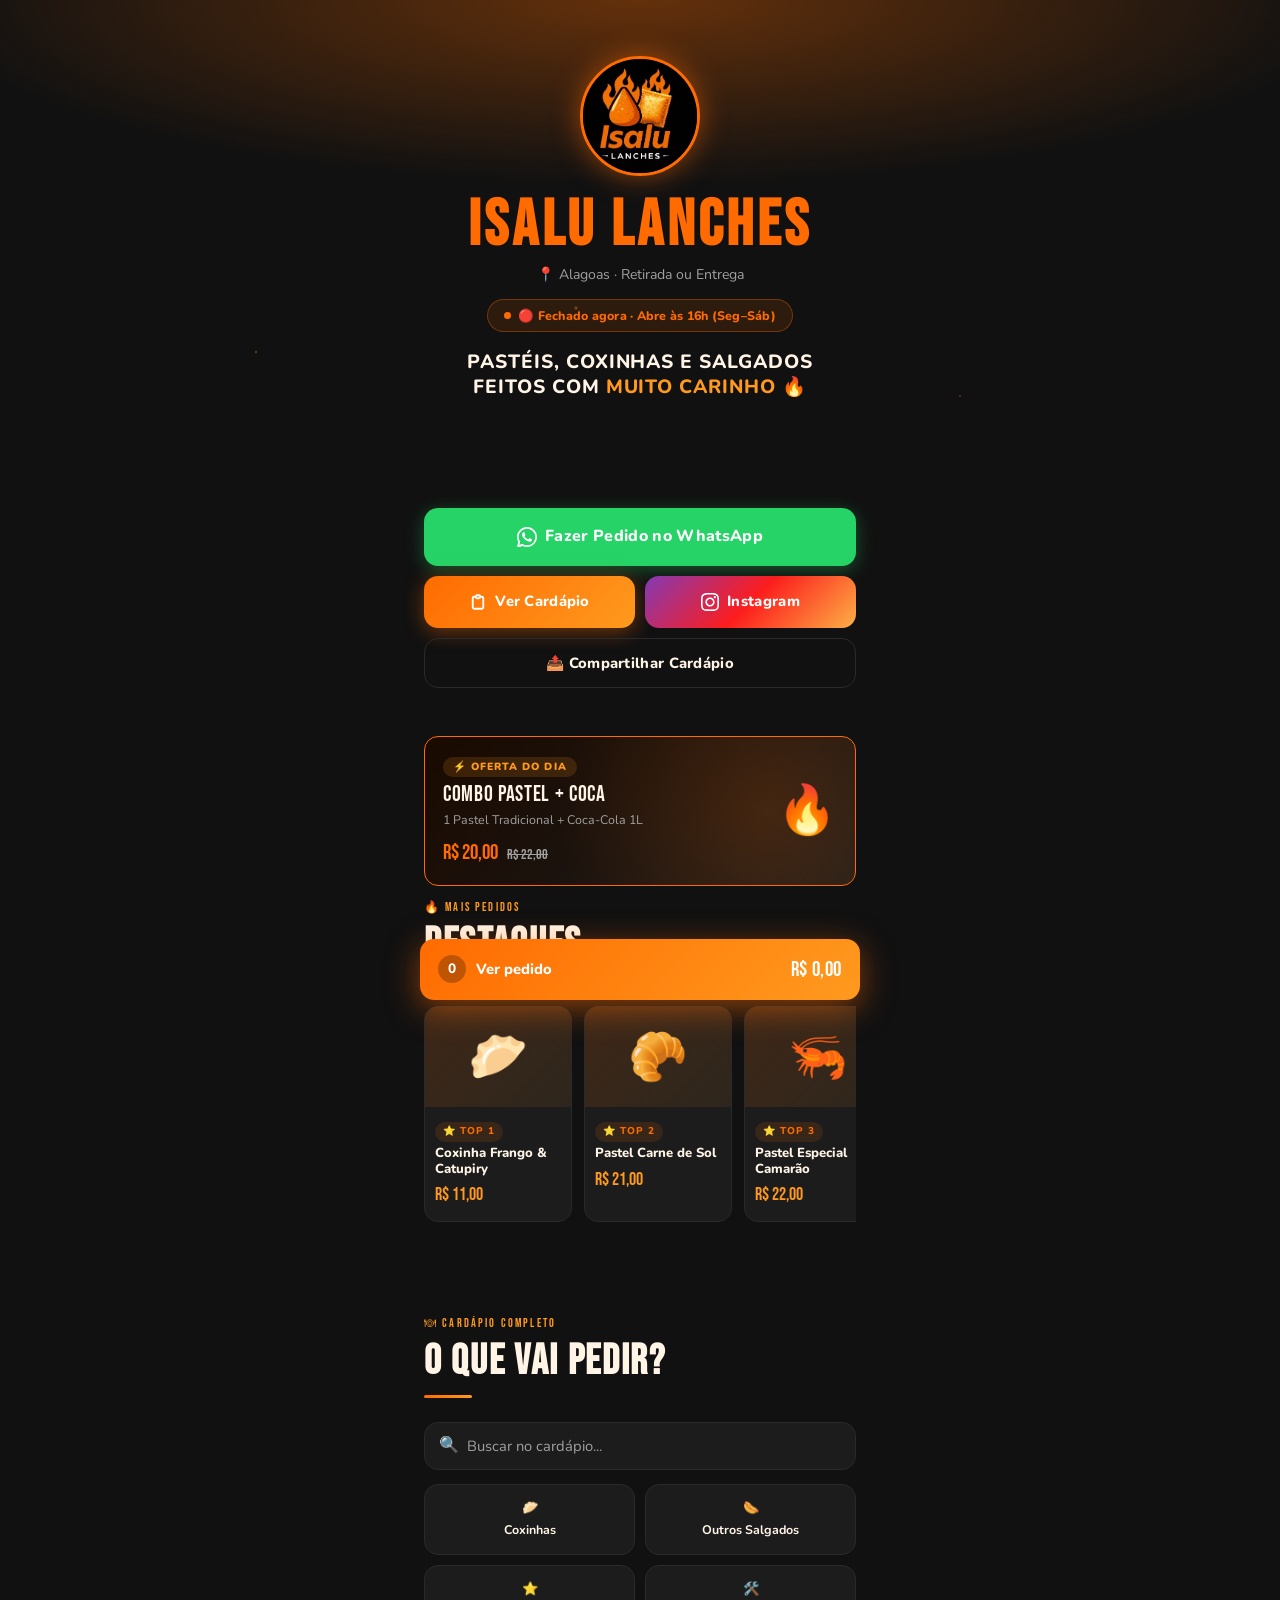
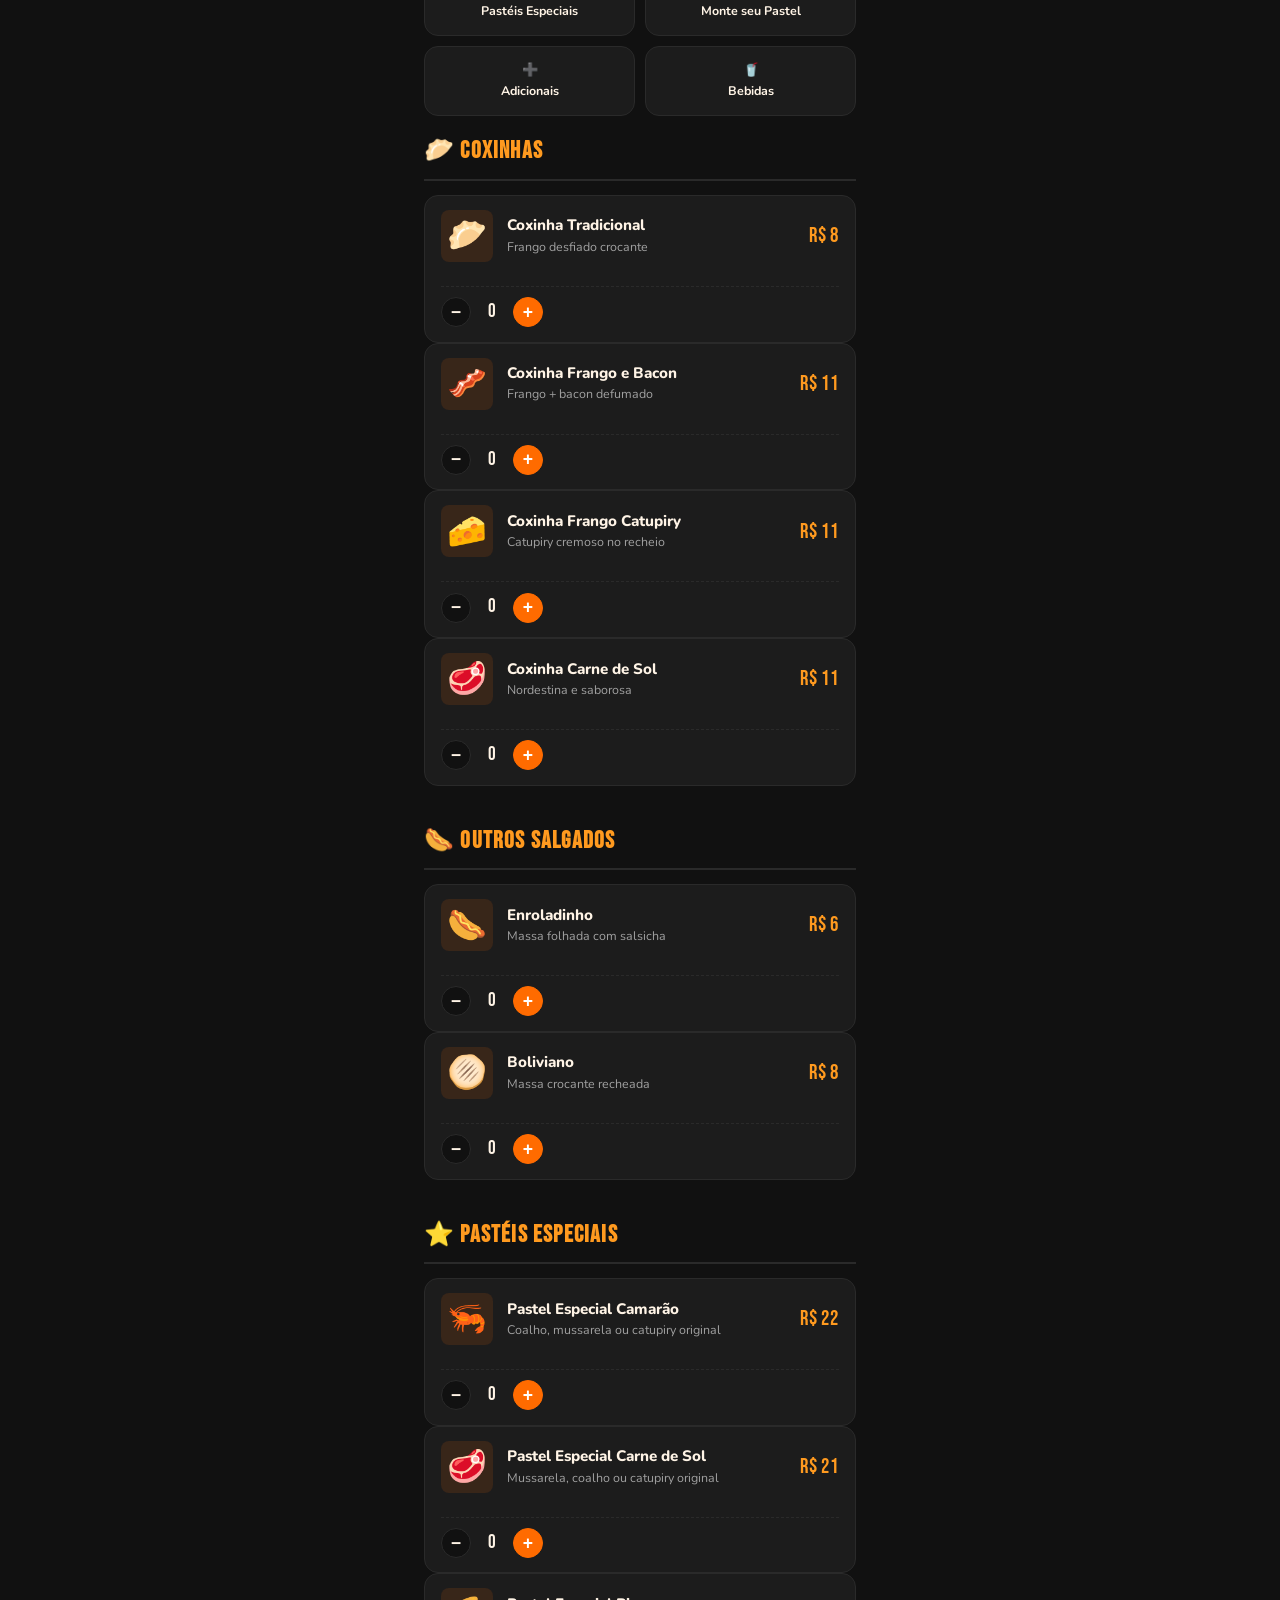
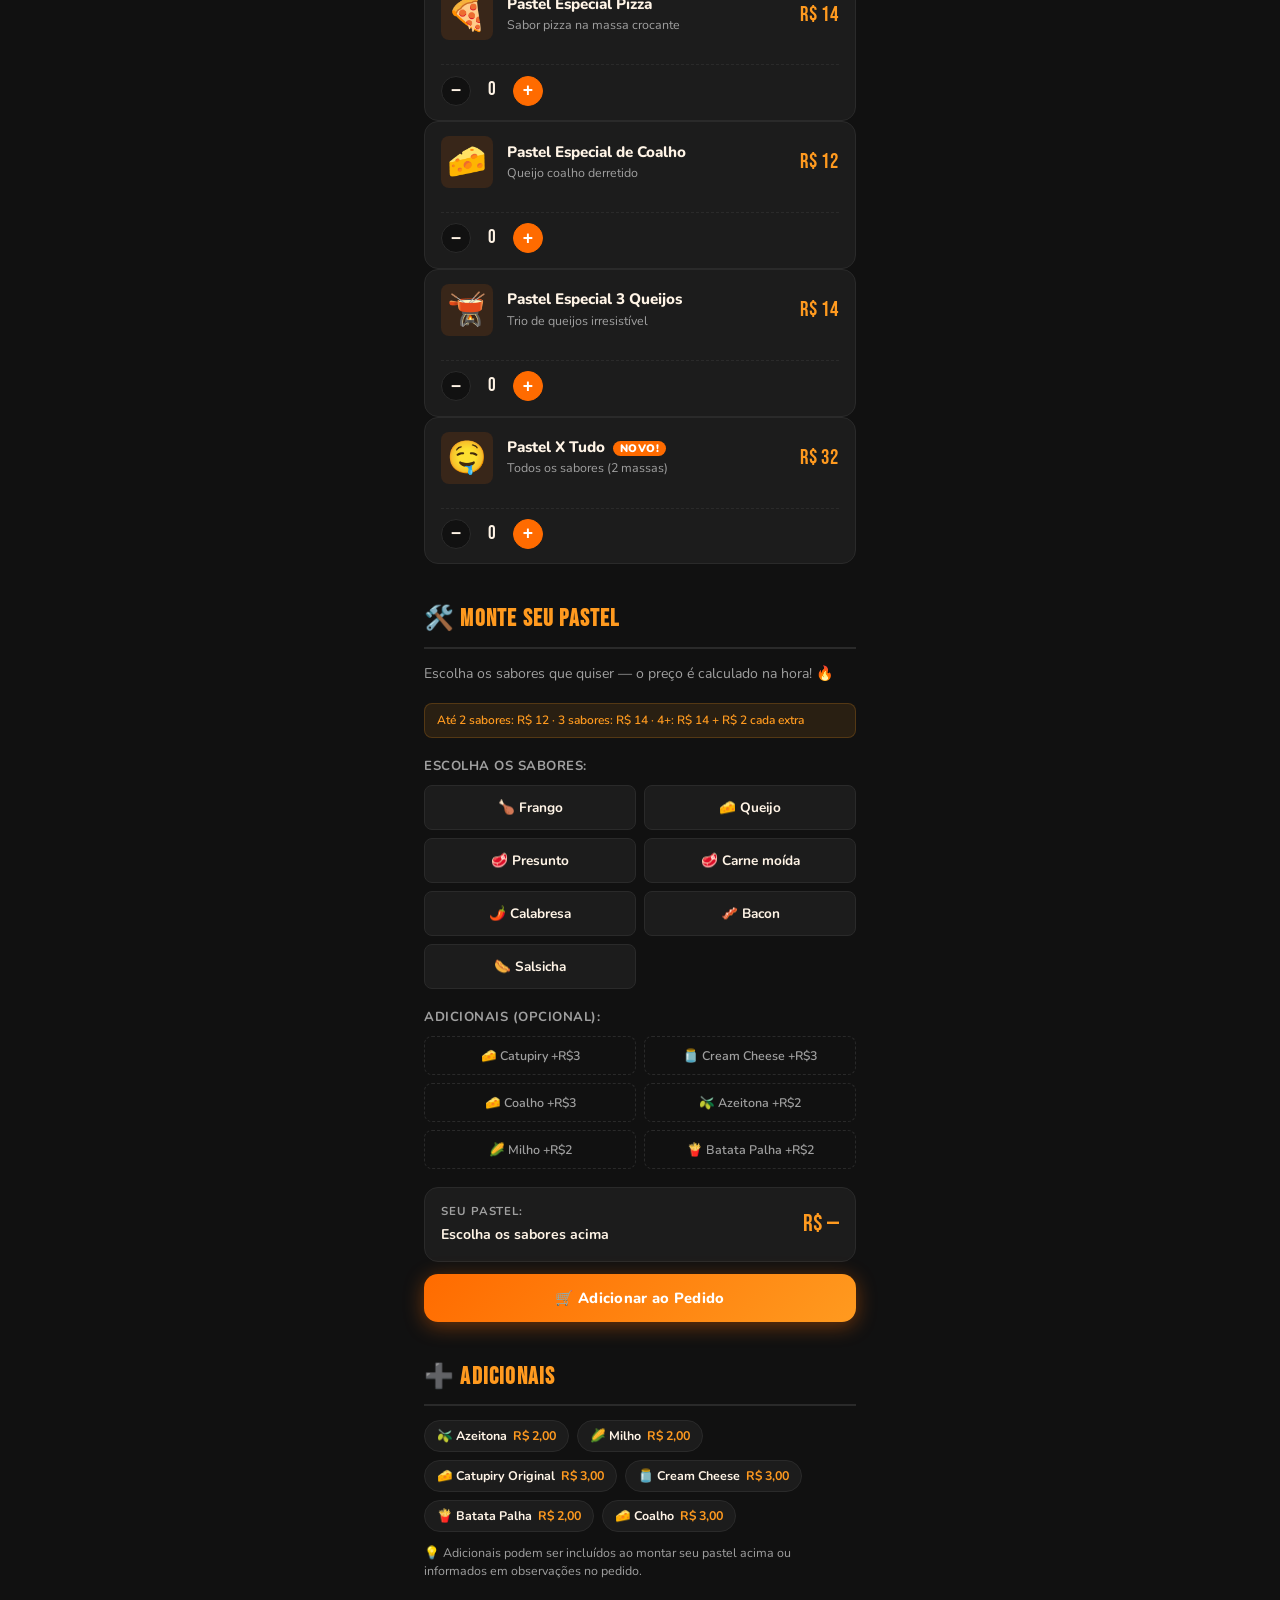
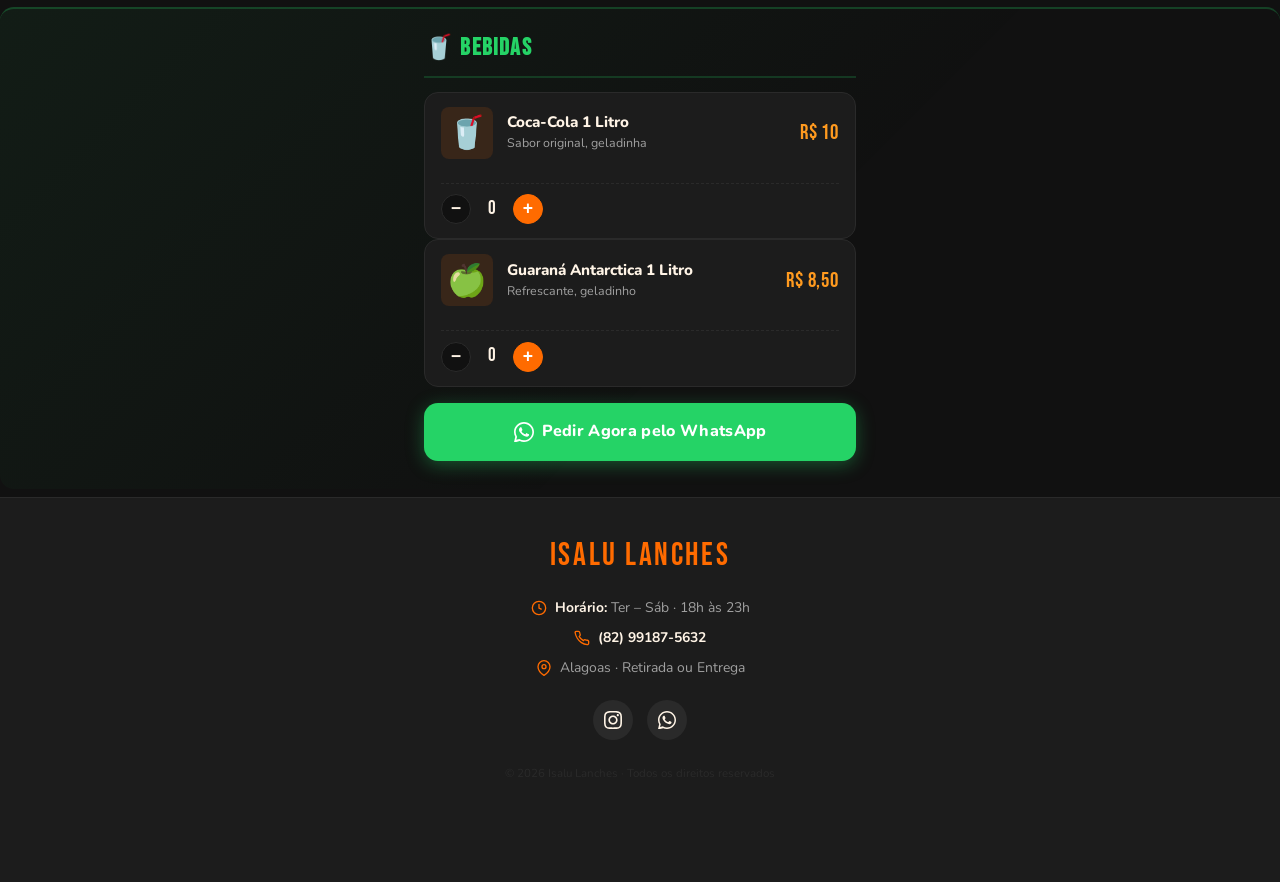
==== commit fa4ab223: "ano e horario" ====
--- a/index.html
+++ b/index.html
@@ -391,7 +391,7 @@
       <div class="footer-info">
         <div class="footer-row">
           <svg width="16" height="16" viewBox="0 0 24 24" fill="none" stroke="currentColor" stroke-width="2"><circle cx="12" cy="12" r="10"/><path d="M12 6v6l4 2"/></svg>
-          <span><strong>Horário:</strong> Seg – Sáb · 16h às 22h</span>
+          <span><strong>Horário:</strong> Ter – Sáb · 18h às 23h</span>
         </div>
         <div class="footer-row">
           <svg width="16" height="16" viewBox="0 0 24 24" fill="none" stroke="currentColor" stroke-width="2"><path d="M22 16.92v3a2 2 0 0 1-2.18 2 19.79 19.79 0 0 1-8.63-3.07A19.5 19.5 0 0 1 4.69 12 19.79 19.79 0 0 1 1.6 3.38 2 2 0 0 1 3.56 2h3a2 2 0 0 1 2 1.72c.127.96.361 1.903.7 2.81a2 2 0 0 1-.45 2.11L7.91 9.91a16 16 0 0 0 6.09 6.09l.91-.9a2 2 0 0 1 2.11-.45c.907.339 1.85.573 2.81.7A2 2 0 0 1 22 16.92z"/></svg>
@@ -410,7 +410,7 @@
           <svg width="18" height="18" viewBox="0 0 24 24" fill="currentColor"><path d="M17.472 14.382c-.297-.149-1.758-.867-2.03-.967-.273-.099-.471-.148-.67.15-.197.297-.767.966-.94 1.164-.173.199-.347.223-.644.075-.297-.15-1.255-.463-2.39-1.475-.883-.788-1.48-1.761-1.653-2.059-.173-.297-.018-.458.13-.606.134-.133.298-.347.446-.52.149-.174.198-.298.298-.497.099-.198.05-.371-.025-.52-.075-.149-.669-1.612-.916-2.207-.242-.579-.487-.5-.669-.51-.173-.008-.371-.01-.57-.01-.198 0-.52.074-.792.372-.272.297-1.04 1.016-1.04 2.479 0 1.462 1.065 2.875 1.213 3.074.149.198 2.096 3.2 5.077 4.487.709.306 1.262.489 1.694.625.712.227 1.36.195 1.871.118.571-.085 1.758-.719 2.006-1.413.248-.694.248-1.289.173-1.413-.074-.124-.272-.198-.57-.347z"/><path d="M12 0C5.373 0 0 5.373 0 12c0 2.117.554 4.104 1.523 5.83L.057 23.927a.5.5 0 0 0 .614.617l6.266-1.643A11.942 11.942 0 0 0 12 24c6.627 0 12-5.373 12-12S18.627 0 12 0zm0 22c-1.86 0-3.607-.5-5.112-1.373l-.366-.214-3.793.994.995-3.71-.233-.381A9.945 9.945 0 0 1 2 12C2 6.477 6.477 2 12 2s10 4.477 10 10-4.477 10-10 10z"/></svg>
         </a>
       </div>
-      <p class="footer-copy">© 2025 Isalu Lanches · Todos os direitos reservados</p>
+      <p class="footer-copy">© 2026 Isalu Lanches · Todos os direitos reservados</p>
     </div>
   </footer>
 
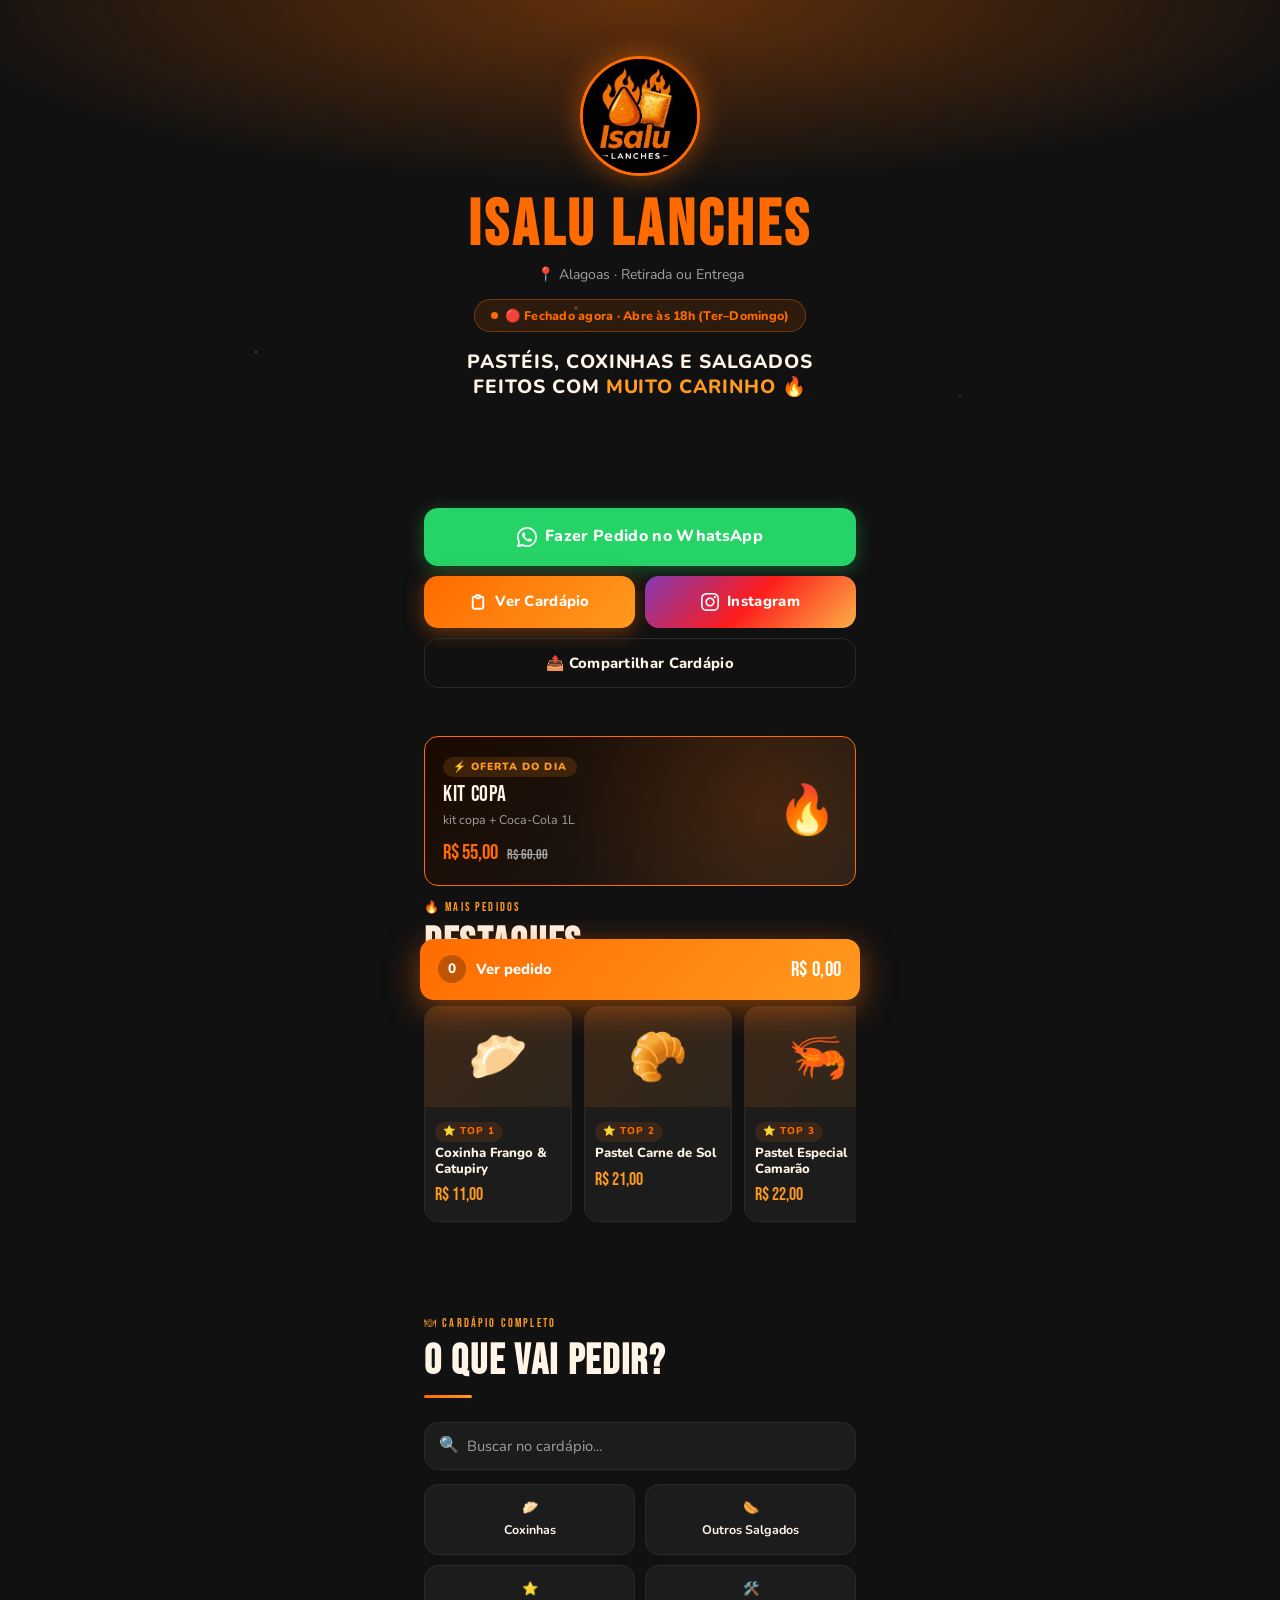
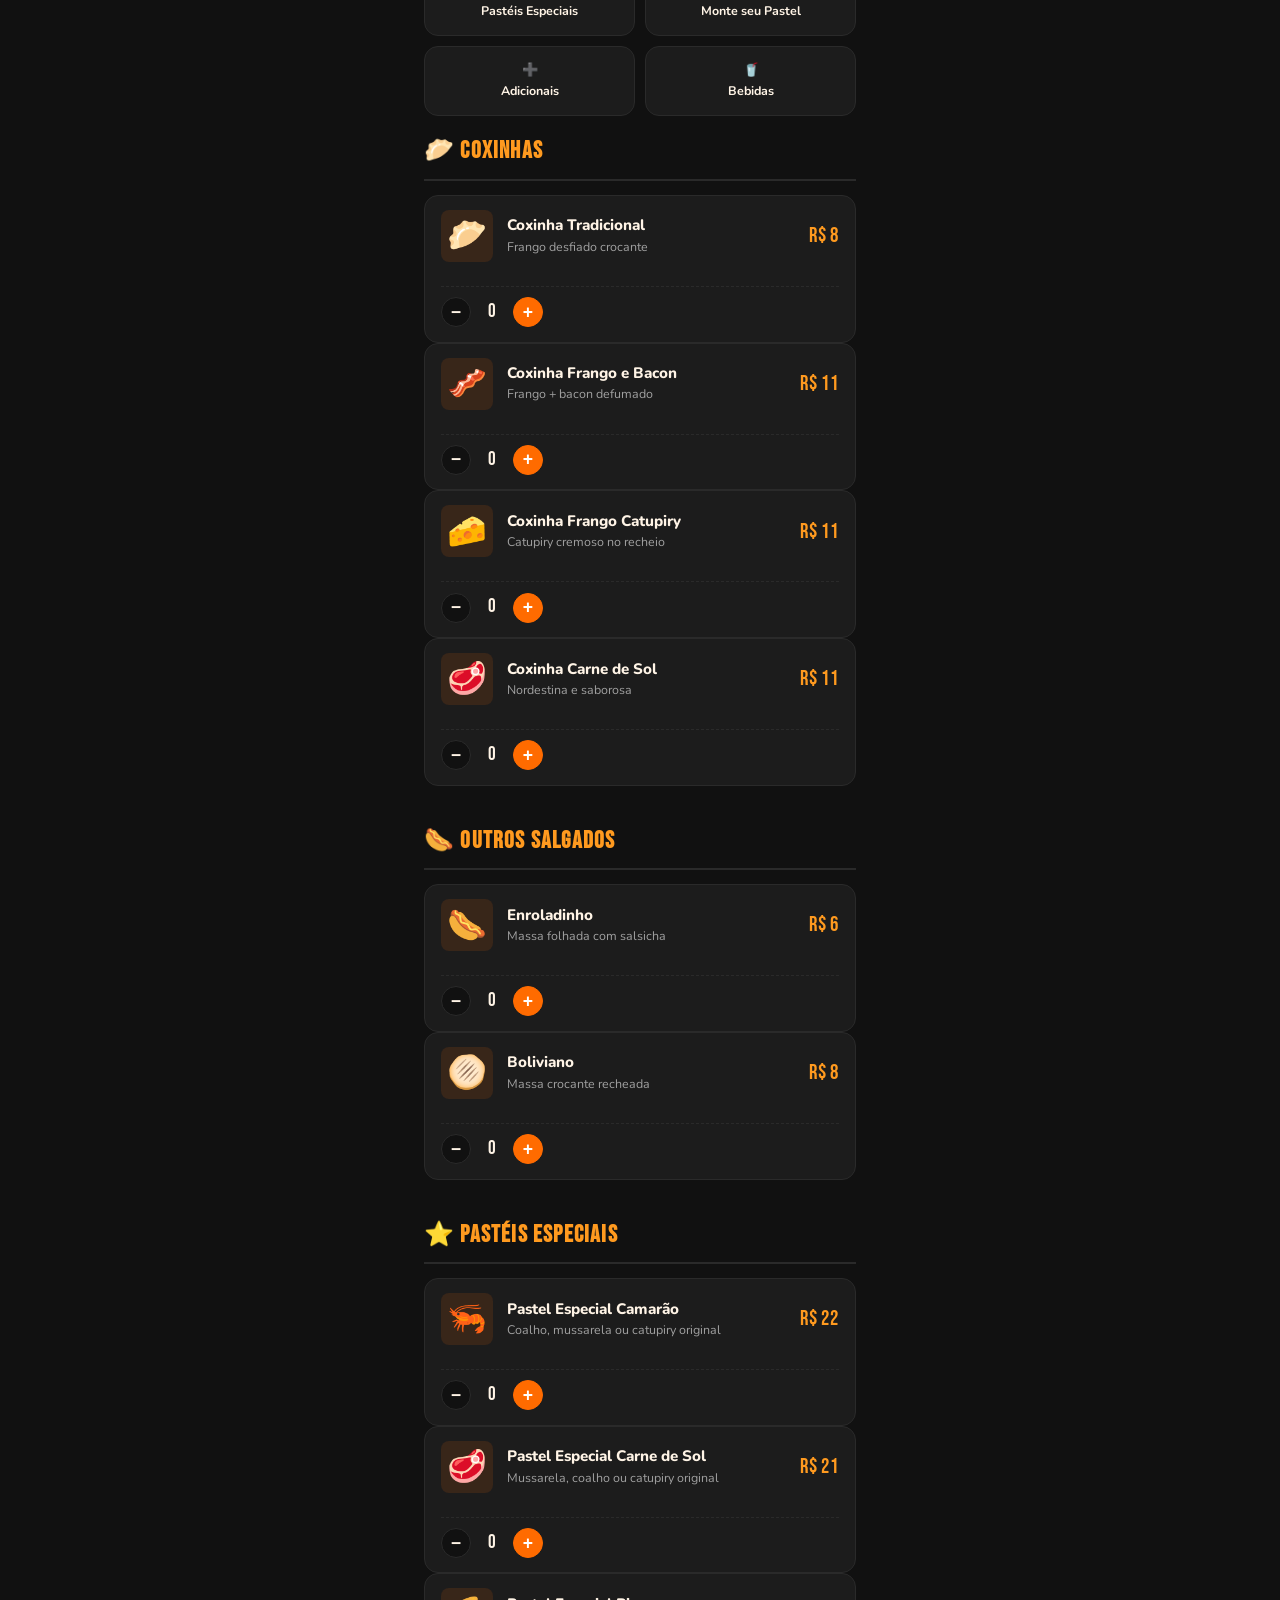
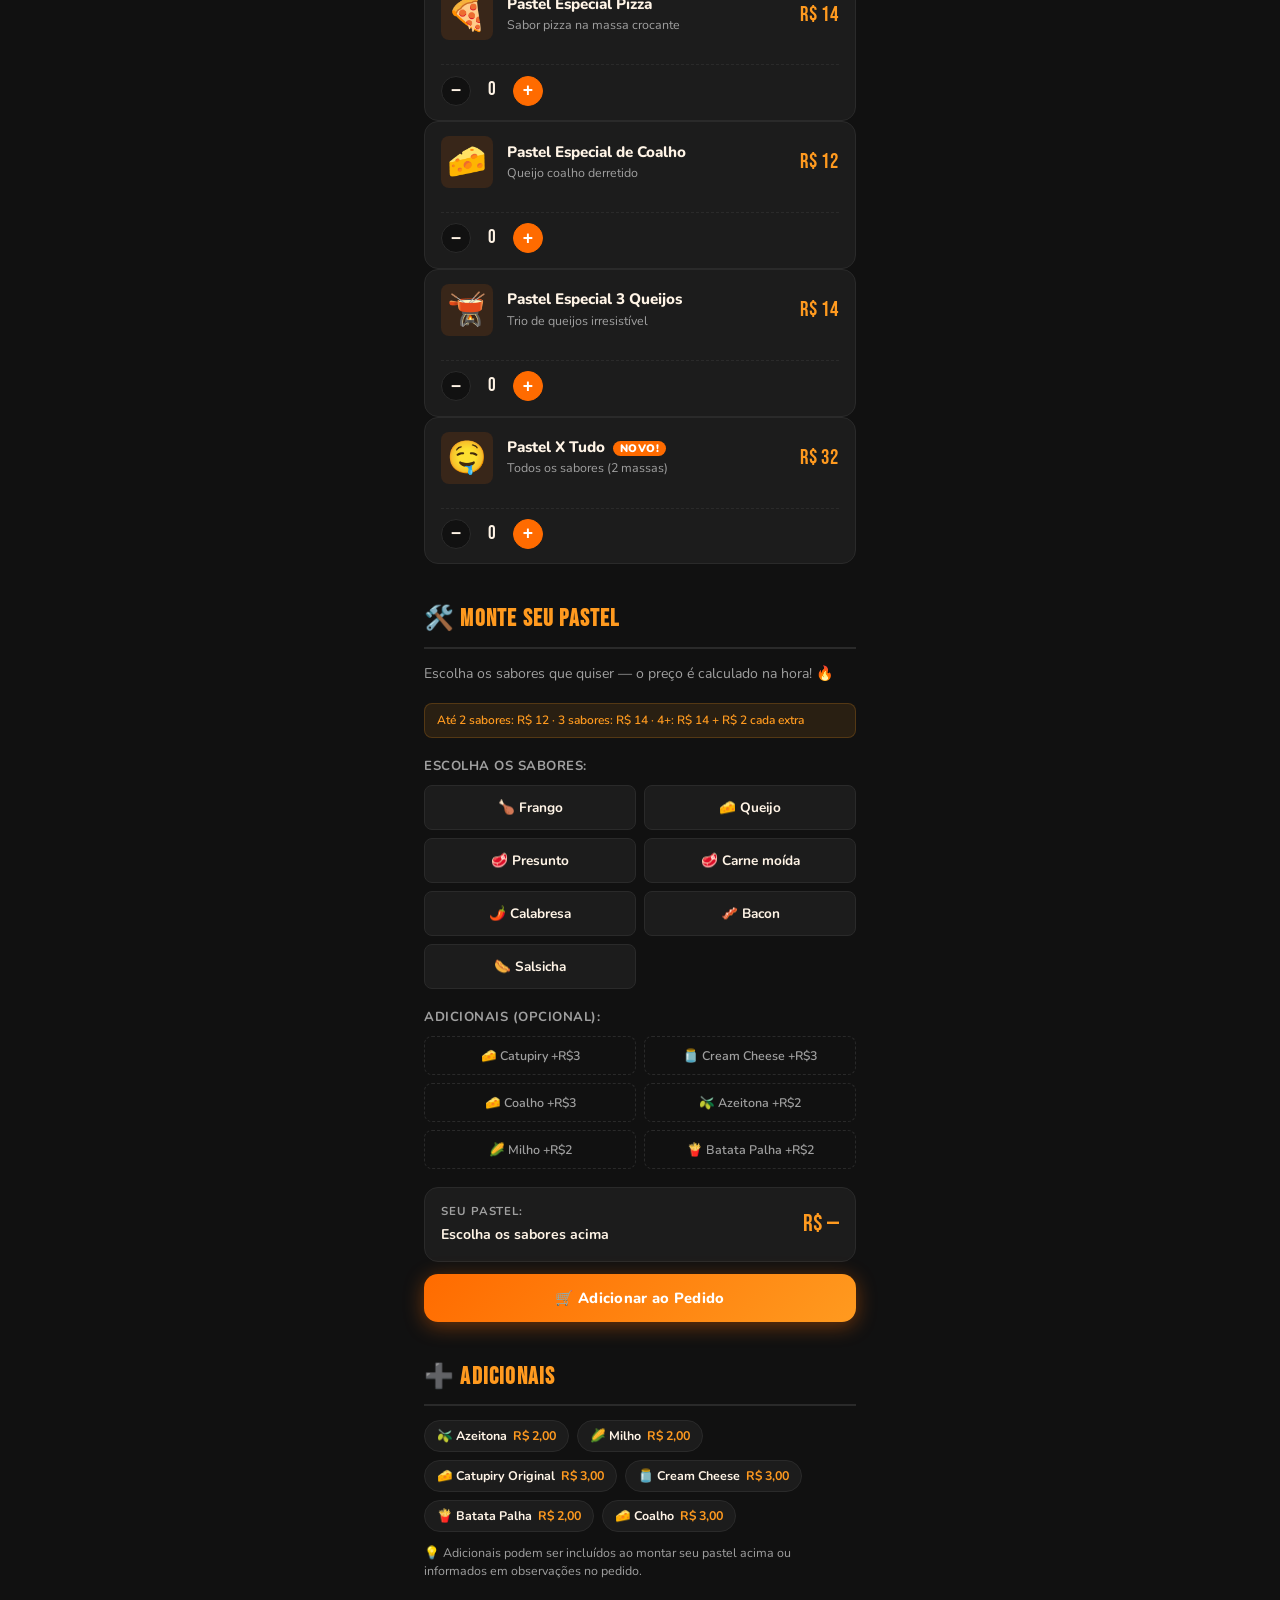
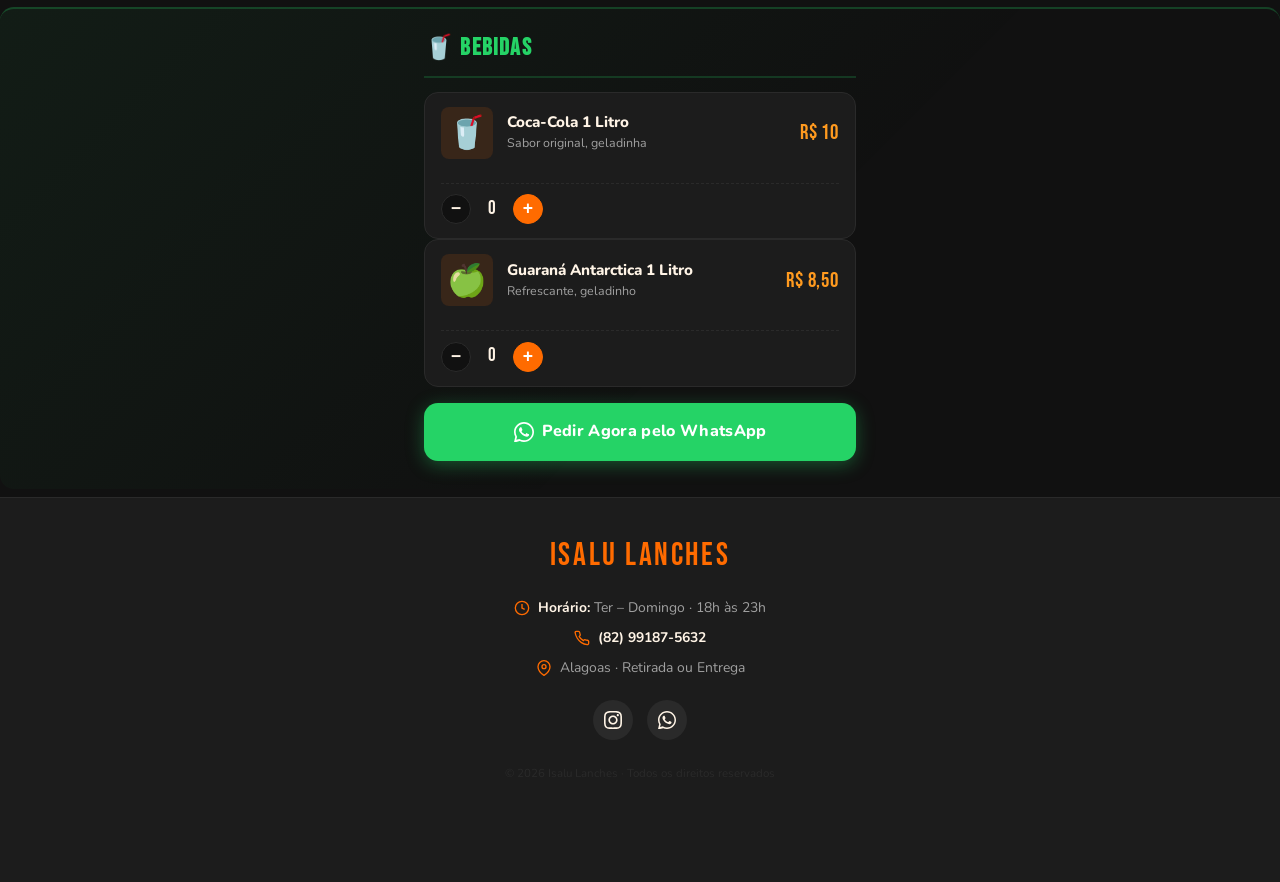
==== commit ce4c0da5: "atulizações dia de aberto e fechado" ====
--- a/index.html
+++ b/index.html
@@ -9,6 +9,7 @@
   <link rel="preconnect" href="https://fonts.gstatic.com" crossorigin />
   <link href="https://fonts.googleapis.com/css2?family=Bebas+Neue&family=Nunito:wght@400;600;700;800&display=swap" rel="stylesheet" />
   <link rel="stylesheet" href="style.css" />
+  <link rel="shortcut icon" href="fotos/isalulanches.jpeg" type="image/x-icon" />
 </head>
 <body>
 
@@ -59,9 +60,9 @@
       <div class="promo-banner">
         <div class="promo-left">
           <span class="promo-tag">⚡ OFERTA DO DIA</span>
-          <p class="promo-title">Combo Pastel + Coca</p>
-          <p class="promo-desc">1 Pastel Tradicional + Coca-Cola 1L</p>
-          <p class="promo-price">R$ 20,00 <s>R$ 22,00</s></p>
+          <p class="promo-title">kit copa</p>
+          <p class="promo-desc">kit copa + Coca-Cola 1L</p>
+          <p class="promo-price">R$ 55,00 <s>R$ 60,00</s></p>
         </div>
         <div class="promo-emoji">🔥</div>
       </div>
@@ -391,7 +392,7 @@
       <div class="footer-info">
         <div class="footer-row">
           <svg width="16" height="16" viewBox="0 0 24 24" fill="none" stroke="currentColor" stroke-width="2"><circle cx="12" cy="12" r="10"/><path d="M12 6v6l4 2"/></svg>
-          <span><strong>Horário:</strong> Ter – Sáb · 18h às 23h</span>
+          <span><strong>Horário:</strong> Ter – Domingo · 18h às 23h</span>
         </div>
         <div class="footer-row">
           <svg width="16" height="16" viewBox="0 0 24 24" fill="none" stroke="currentColor" stroke-width="2"><path d="M22 16.92v3a2 2 0 0 1-2.18 2 19.79 19.79 0 0 1-8.63-3.07A19.5 19.5 0 0 1 4.69 12 19.79 19.79 0 0 1 1.6 3.38 2 2 0 0 1 3.56 2h3a2 2 0 0 1 2 1.72c.127.96.361 1.903.7 2.81a2 2 0 0 1-.45 2.11L7.91 9.91a16 16 0 0 0 6.09 6.09l.91-.9a2 2 0 0 1 2.11-.45c.907.339 1.85.573 2.81.7A2 2 0 0 1 22 16.92z"/></svg>
